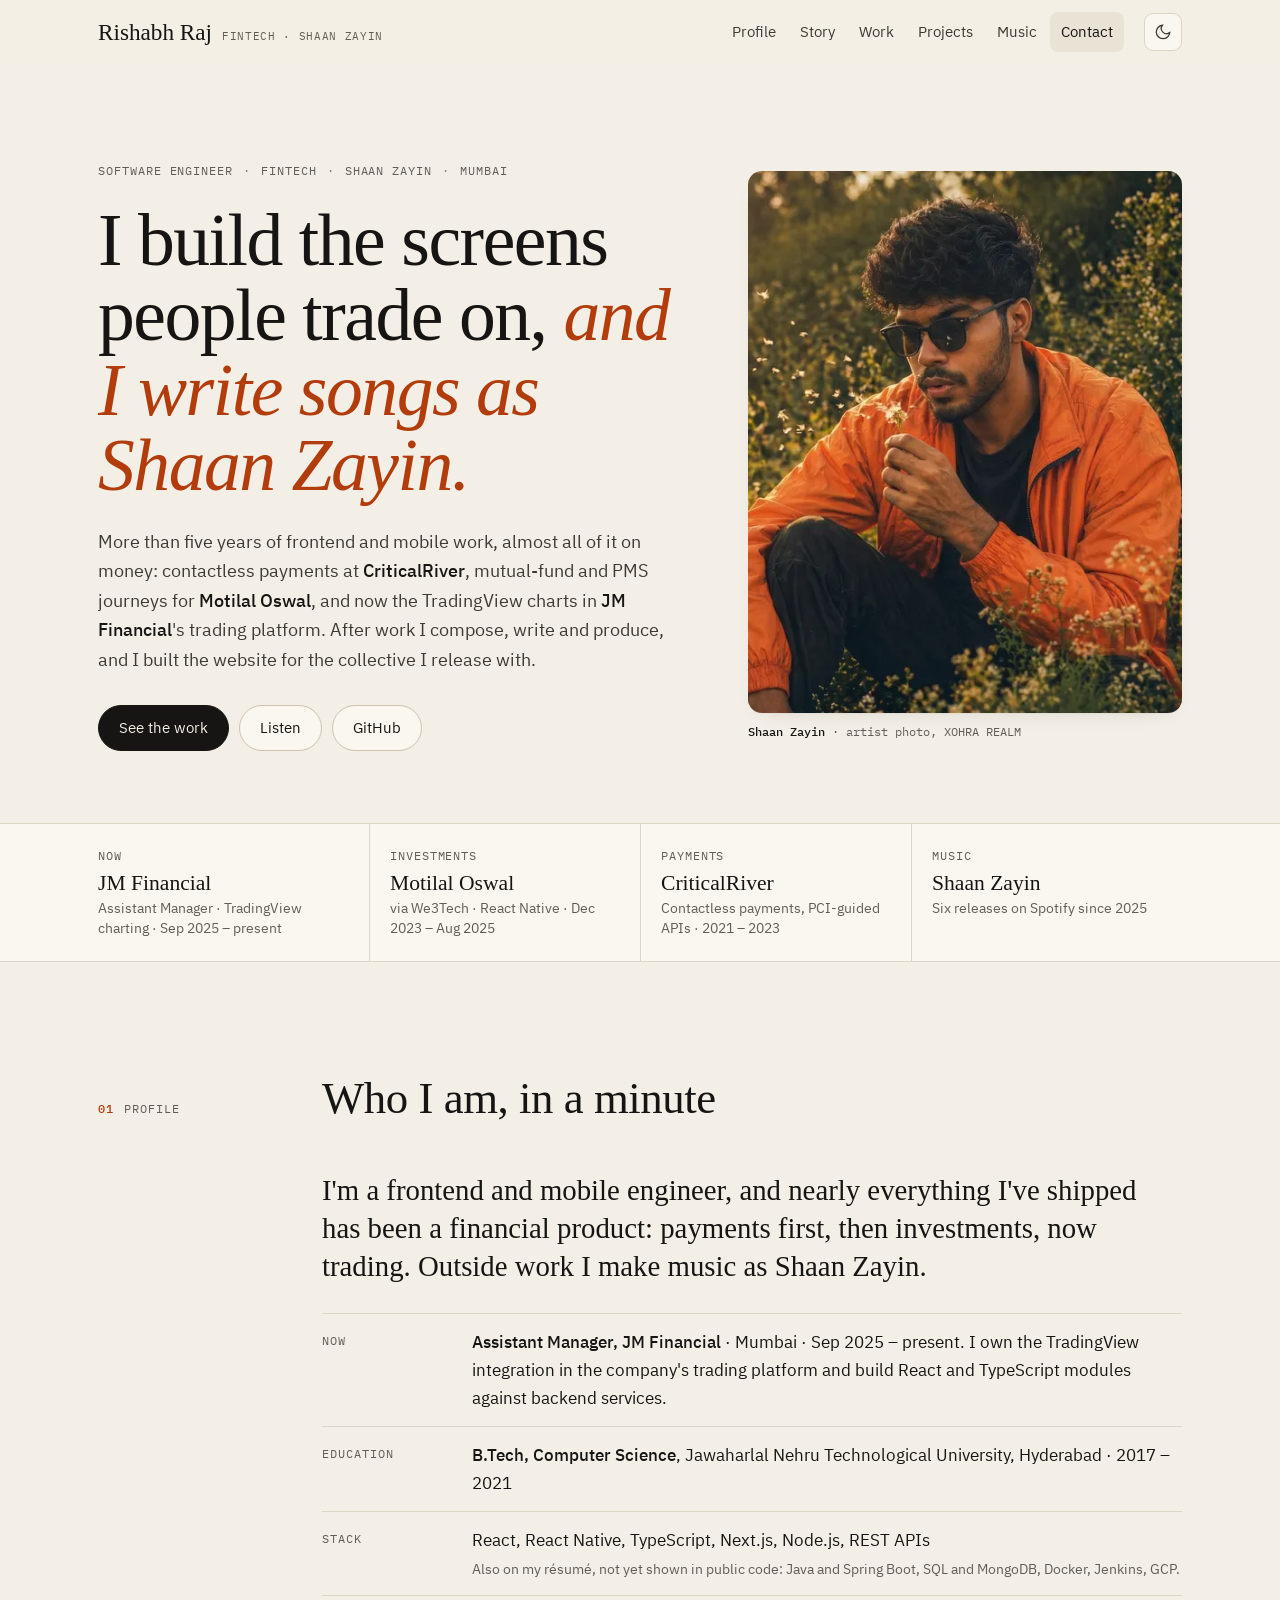
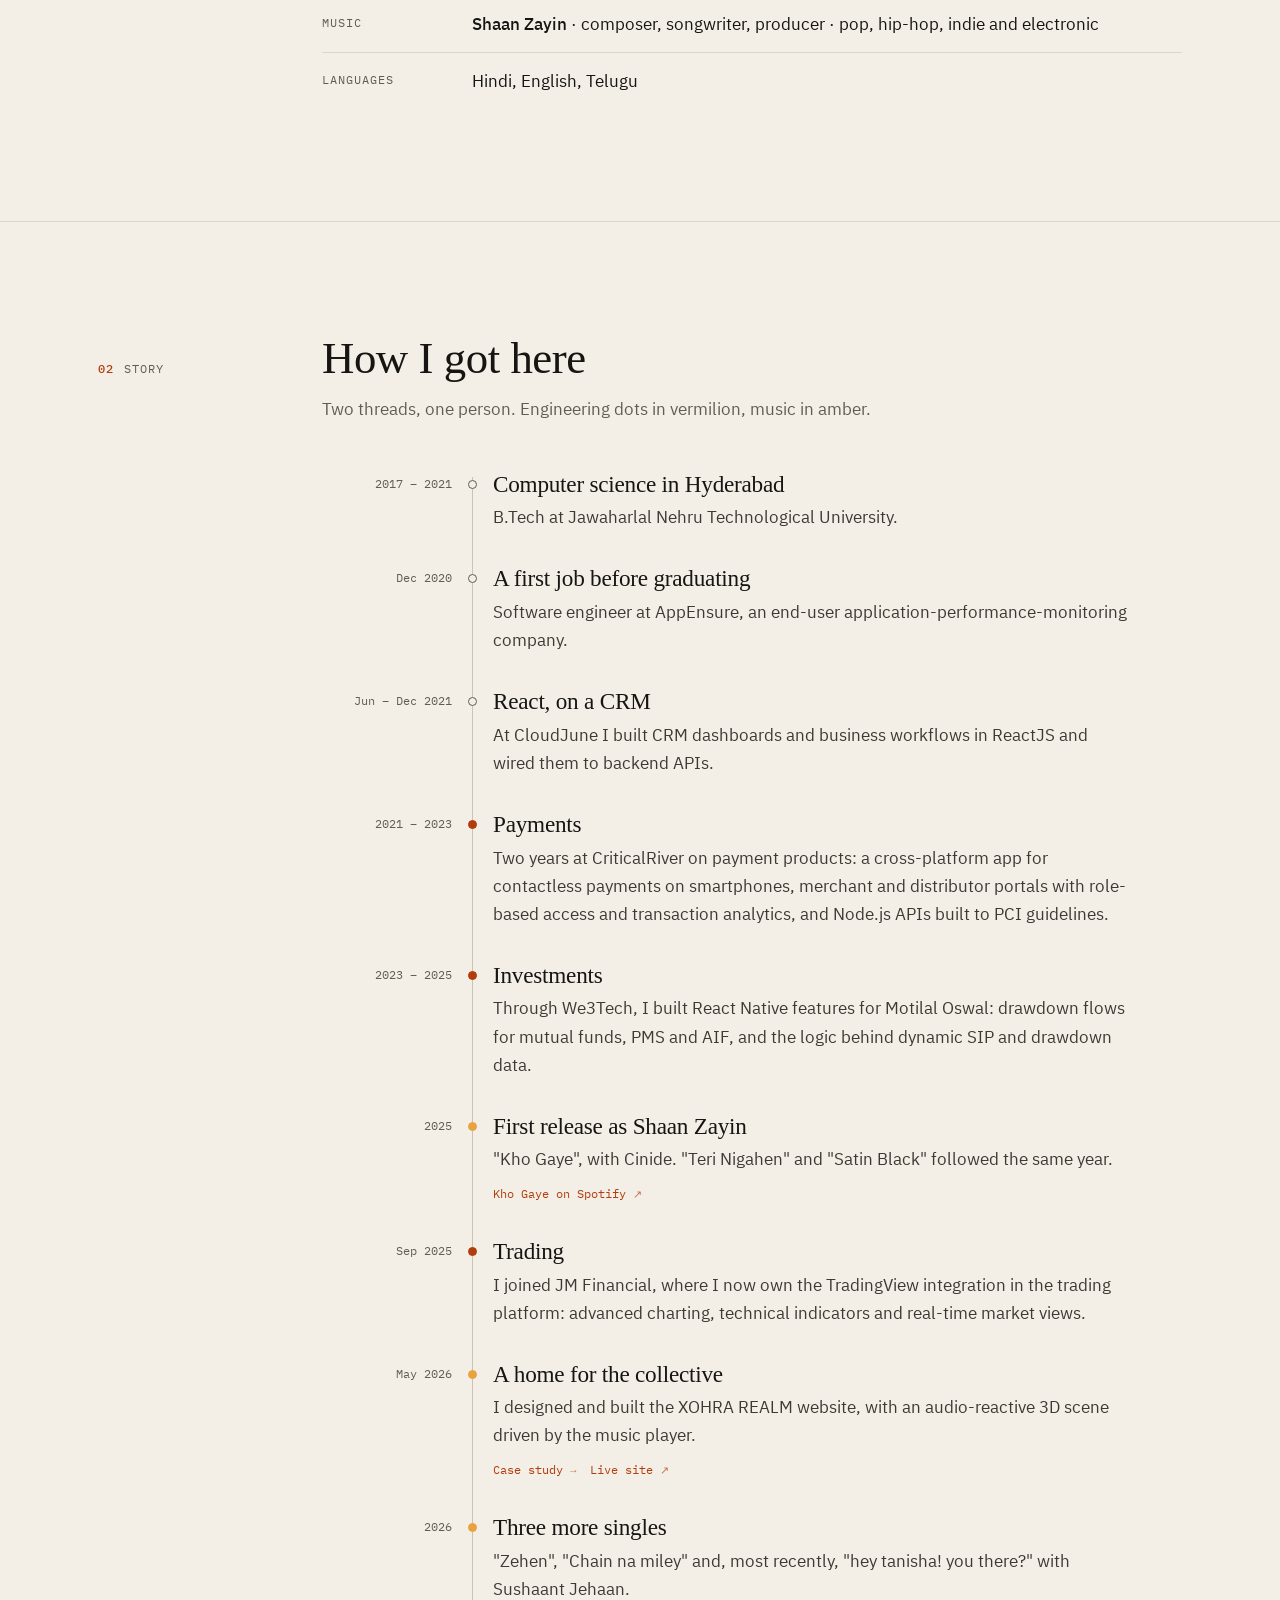
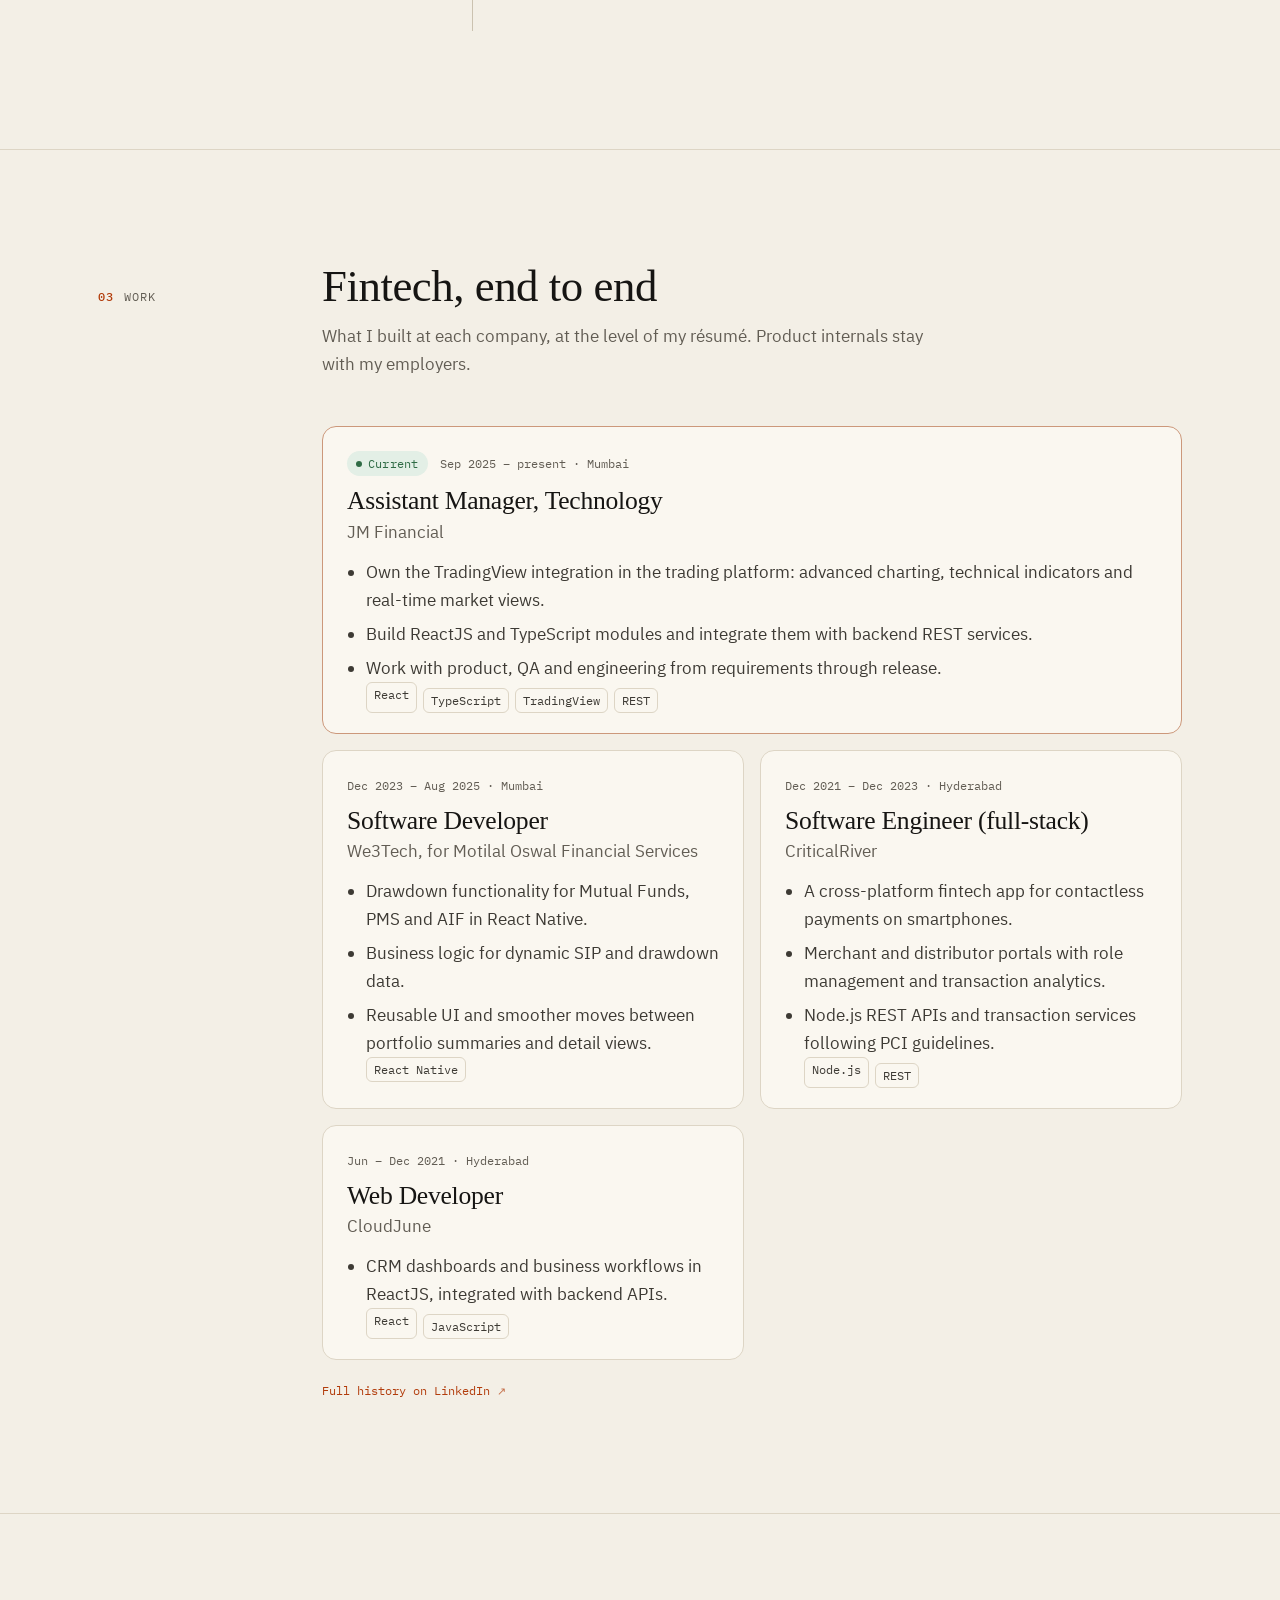
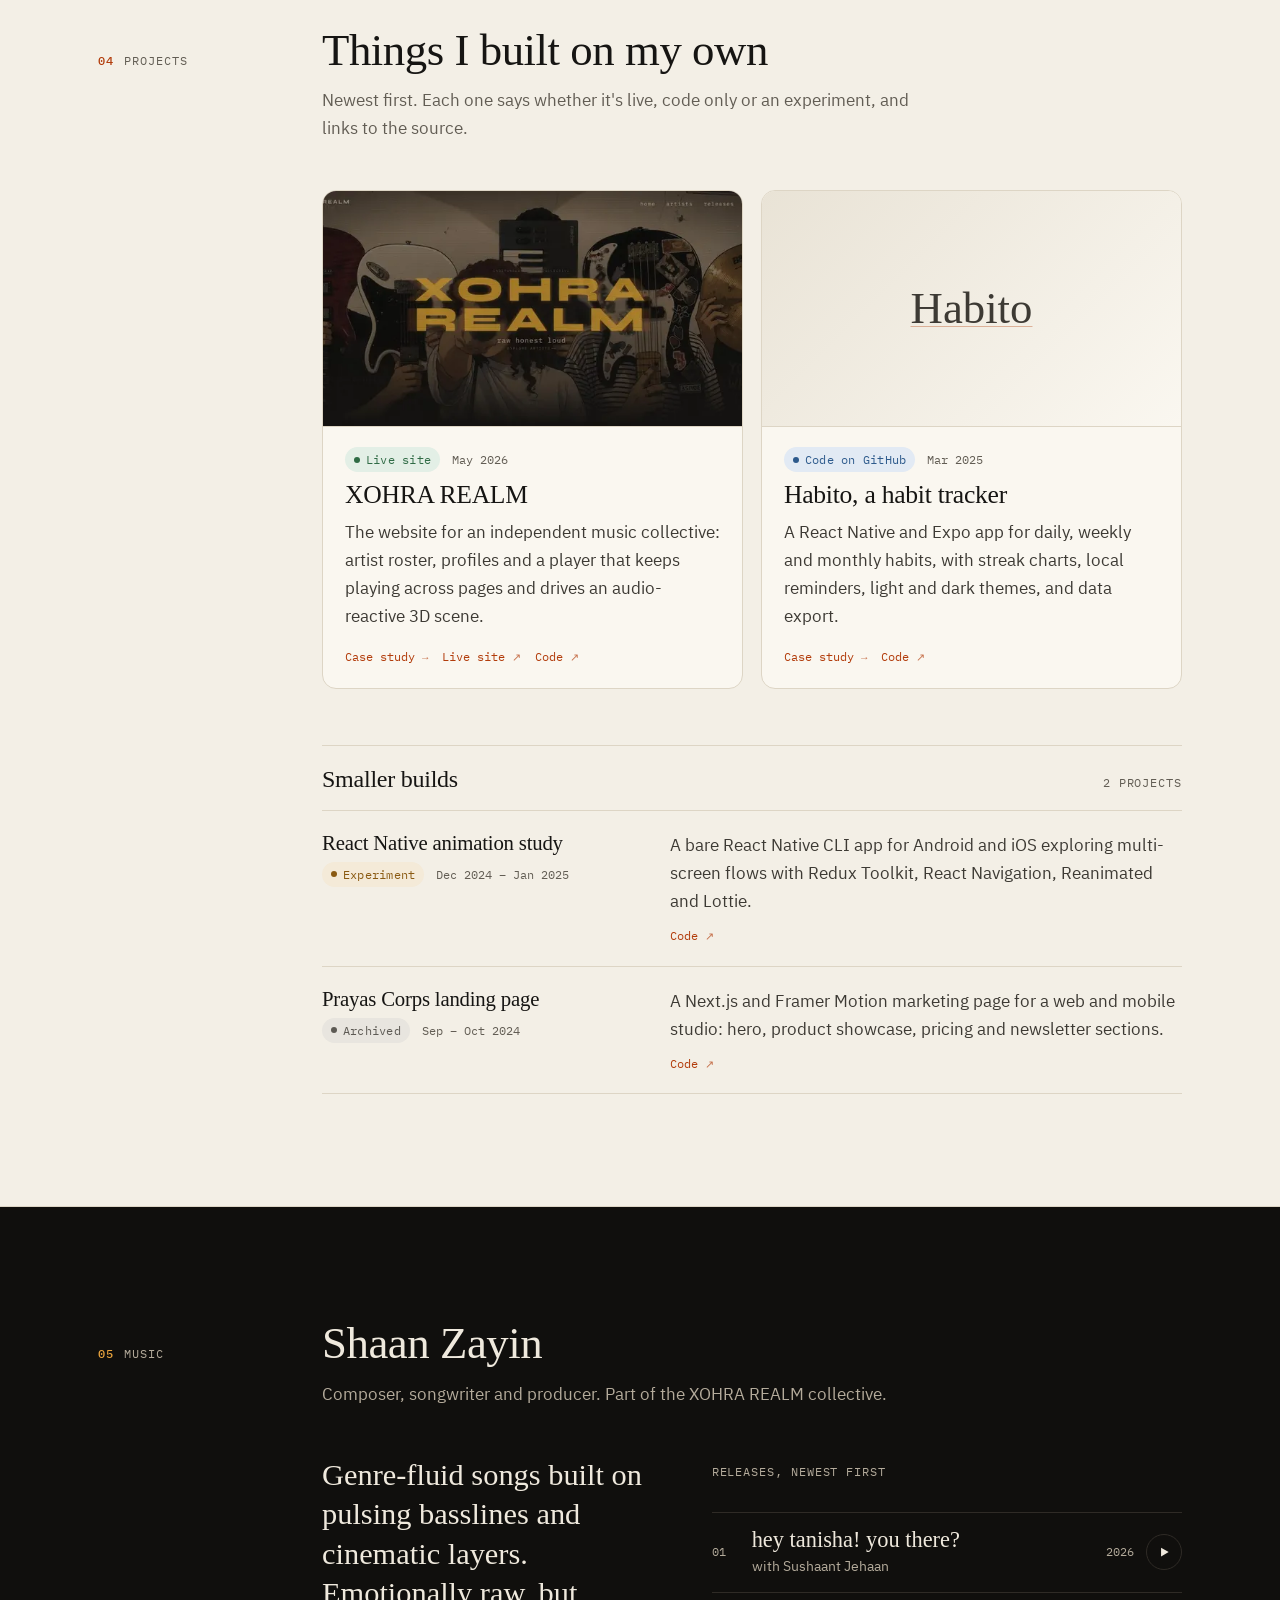
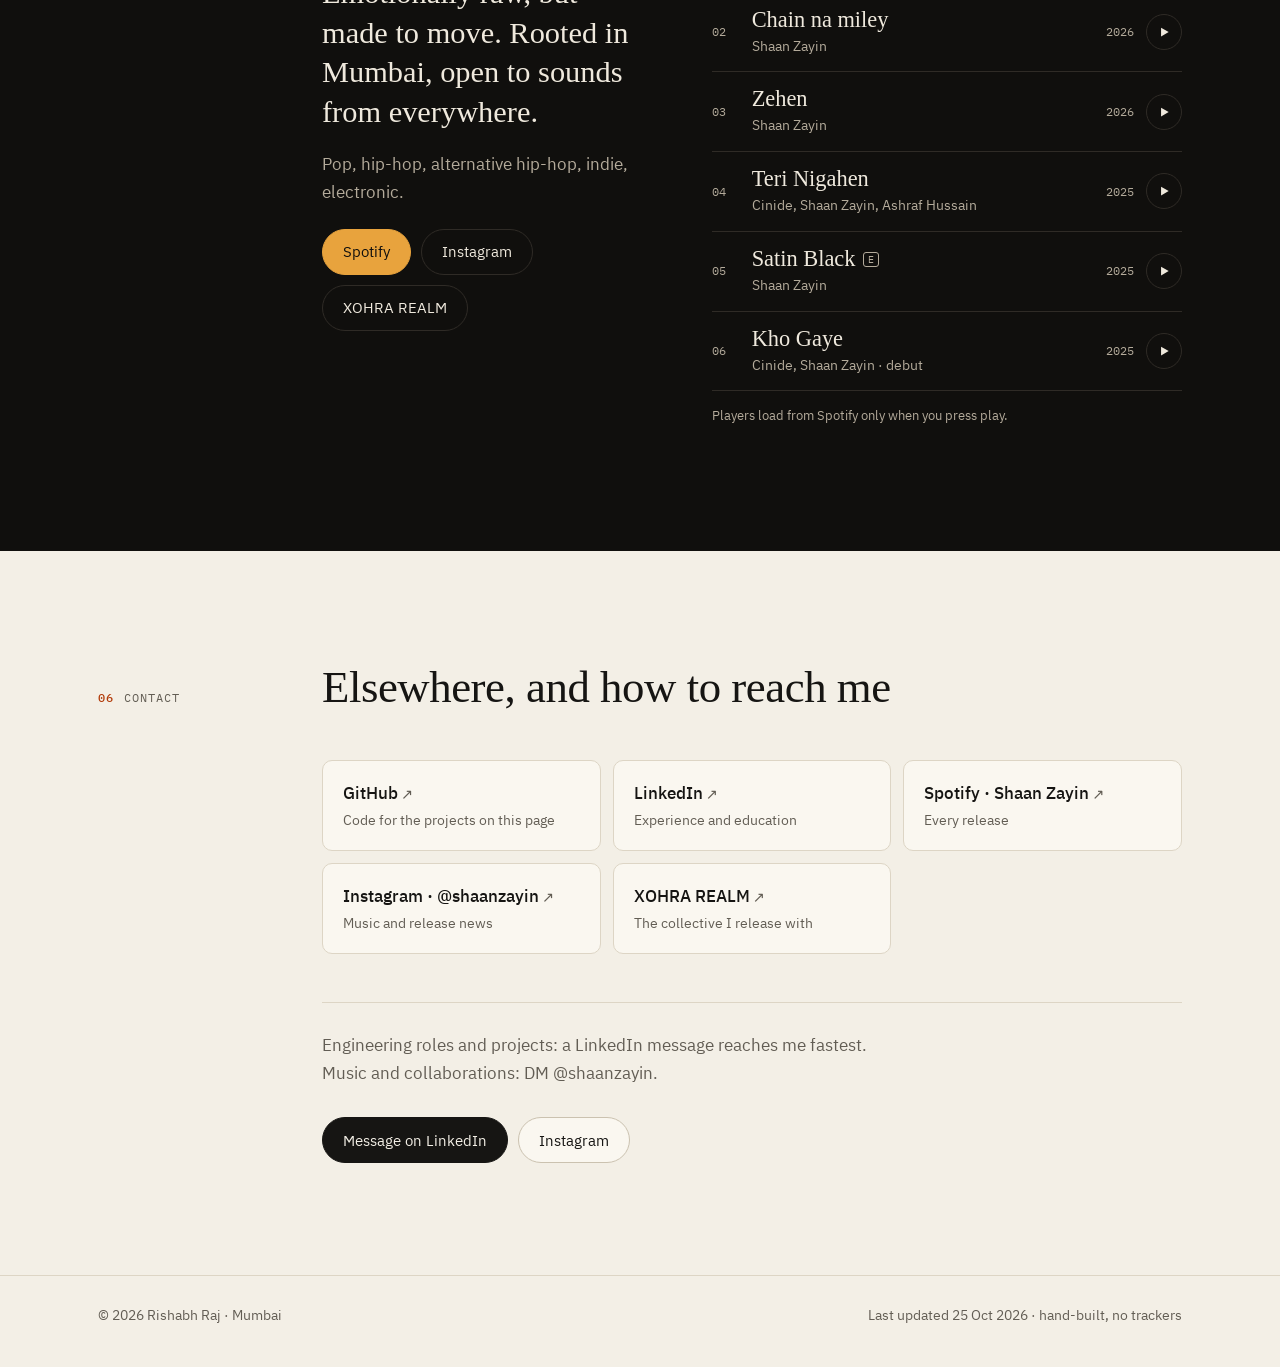
==== index.html @ e0f06f0d "Hand-built portfolio: engineering and Shaan Zayin Static HTML/CSS/JS for GitHub Pages, no build step" ====
<!doctype html>
<html lang="en">
<head>
<meta charset="utf-8">
<meta name="viewport" content="width=device-width, initial-scale=1">
<title>Rishabh Raj · Fintech engineer &amp; Shaan Zayin</title>
<meta name="description" content="Rishabh Raj builds frontend and mobile software for trading, investment and payment products in Mumbai, and writes and produces music as Shaan Zayin.">
<link rel="canonical" href="https://rishabh-raj-dev.github.io/">
<meta name="theme-color" content="#f3efe6" media="(prefers-color-scheme: light)">
<meta name="theme-color" content="#121110" media="(prefers-color-scheme: dark)">
<meta property="og:type" content="profile">
<meta property="og:title" content="Rishabh Raj · Fintech engineer &amp; Shaan Zayin">
<meta property="og:description" content="Trading, investment and payment interfaces by day; songs as Shaan Zayin. Every claim links to a public source.">
<meta property="og:url" content="https://rishabh-raj-dev.github.io/">
<meta property="og:image" content="https://rishabh-raj-dev.github.io/assets/img/og.jpg">
<meta property="og:image:width" content="1200">
<meta property="og:image:height" content="630">
<meta name="twitter:card" content="summary_large_image">
<link rel="icon" href="favicon.svg" type="image/svg+xml">
<link rel="preload" href="assets/fonts/instrument-serif-latin-400-normal.woff2" as="font" type="font/woff2" crossorigin>
<link rel="preload" href="assets/fonts/instrument-serif-latin-400-italic.woff2" as="font" type="font/woff2" crossorigin>
<link rel="preload" href="assets/fonts/ibm-plex-sans-latin-400-normal.woff2" as="font" type="font/woff2" crossorigin>
<link rel="stylesheet" href="assets/css/site.css">
<script>try{var t=localStorage.getItem('theme');if(t==='light'||t==='dark')document.documentElement.setAttribute('data-theme',t)}catch(e){}</script>
<script type="application/ld+json">
{"@context":"https://schema.org","@type":"Person","name":"Rishabh Raj","alternateName":"Shaan Zayin","url":"https://rishabh-raj-dev.github.io/","jobTitle":"Assistant Manager, Technology","worksFor":{"@type":"Organization","name":"JM Financial"},"alumniOf":[{"@type":"CollegeOrUniversity","name":"Jawaharlal Nehru Technological University"}],"address":{"@type":"PostalAddress","addressLocality":"Mumbai","addressCountry":"IN"},"knowsAbout":["React","React Native","TypeScript","Next.js","Node.js","Fintech","TradingView charting","Music production"],"sameAs":["https://github.com/rishabh-raj-dev","https://www.linkedin.com/in/rishabh-raj-dev/","https://open.spotify.com/artist/5HrhFZA02LRhm51CEAOMgw","https://www.instagram.com/shaanzayin/"]}
</script>
<script src="assets/js/site.js" defer></script>
</head>
<body>
<a class="skip" href="#main">Skip to content</a>

<header class="nav" id="top">
  <div class="wrap">
    <a class="brand" href="#top">Rishabh Raj<span>Fintech · Shaan Zayin</span></a>
    <ul id="menu">
      <li><a href="#profile">Profile</a></li>
      <li><a href="#story">Story</a></li>
      <li><a href="#work">Work</a></li>
      <li><a href="#projects">Projects</a></li>
      <li><a href="#music">Music</a></li>
      <li><a href="#contact">Contact</a></li>
    </ul>
    <div class="nav-tools">
      <button class="icon-btn" type="button" data-theme-toggle aria-label="Switch theme"><svg viewBox="0 0 24 24" fill="none" stroke="currentColor" stroke-width="1.7" stroke-linecap="round" aria-hidden="true"><path d="M21 12.8A9 9 0 1 1 11.2 3a7 7 0 0 0 9.8 9.8z"/></svg></button>
      <button class="icon-btn menu-btn" type="button" data-menu aria-controls="menu" aria-expanded="false" aria-label="Menu"><svg viewBox="0 0 24 24" fill="none" stroke="currentColor" stroke-width="1.7" stroke-linecap="round" aria-hidden="true"><path d="M4 7h16M4 12h16M4 17h16"/></svg></button>
    </div>
  </div>
</header>

<main id="main">

<!-- HERO -->
<section class="hero" aria-labelledby="hero-title">
  <div class="wrap">
    <div>
      <div class="eyebrow"><span>Software engineer</span><span>Fintech</span><span>Shaan Zayin</span><span>Mumbai</span></div>
      <h1 id="hero-title">I build the screens people trade on, <em>and I write songs as Shaan Zayin.</em></h1>
      <p class="lede">More than five years of frontend and mobile work, almost all of it on money: contactless payments at <strong>CriticalRiver</strong>, mutual-fund and PMS journeys for <strong>Motilal Oswal</strong>, and now the TradingView charts in <strong>JM Financial</strong>'s trading platform. After work I compose, write and produce, and I built the website for the collective I release with.</p>
      <div class="btns">
        <a class="btn primary" href="#work">See the work</a>
        <a class="btn" href="#music">Listen</a>
        <a class="btn" href="https://github.com/rishabh-raj-dev" target="_blank" rel="noopener">GitHub</a>
      </div>
    </div>
    <div class="hero-media">
      <figure>
        <div class="ph" style="aspect-ratio:4/5"><img src="assets/img/shaan-portrait-800.webp" srcset="assets/img/shaan-portrait-480.webp 480w, assets/img/shaan-portrait-800.webp 800w" sizes="(max-width:860px) 90vw, 420px" width="800" height="1000" fetchpriority="high" decoding="async" alt="Rishabh in an orange jacket and sunglasses, sitting among wildflowers at golden hour, blowing on a dandelion"></div>
        <figcaption><b>Shaan Zayin</b> · artist photo, XOHRA REALM</figcaption>
      </figure>
    </div>
  </div>
</section>

<div class="glance">
  <div class="wrap">
    <div class="cell"><div class="label">Now</div><div class="v">JM Financial</div><div class="s">Assistant Manager · TradingView charting · Sep 2025 – present</div></div>
    <div class="cell"><div class="label">Investments</div><div class="v">Motilal Oswal</div><div class="s">via We3Tech · React Native · Dec 2023 – Aug 2025</div></div>
    <div class="cell"><div class="label">Payments</div><div class="v">CriticalRiver</div><div class="s">Contactless payments, PCI-guided APIs · 2021 – 2023</div></div>
    <div class="cell"><div class="label">Music</div><div class="v">Shaan Zayin</div><div class="s">Six releases on Spotify since 2025</div></div>
  </div>
</div>

<!-- PROFILE -->
<section class="section" id="profile">
  <div class="wrap">
    <div class="sec-head reveal">
      <div class="num"><b>01</b>Profile</div>
      <div><h2>Who I am, in a minute</h2></div>
    </div>
    <div class="sec-body reveal">
      <p class="in-short">I'm a frontend and mobile engineer, and nearly everything I've shipped has been a financial product: payments first, then investments, now trading. Outside work I make music as Shaan Zayin.</p>
      <dl class="facts">
        <dt>Now</dt>
        <dd><strong>Assistant Manager, JM Financial</strong> · Mumbai · Sep 2025 – present. I own the TradingView integration in the company's trading platform and build React and TypeScript modules against backend services.</dd>
        <dt>Education</dt>
        <dd><strong>B.Tech, Computer Science</strong>, Jawaharlal Nehru Technological University, Hyderabad · 2017 – 2021</dd>
        <dt>Stack</dt>
        <dd>React, React Native, TypeScript, Next.js, Node.js, REST APIs<span class="aside">Also on my résumé, not yet shown in public code: Java and Spring Boot, SQL and MongoDB, Docker, Jenkins, GCP.</span></dd>
        <dt>Music</dt>
        <dd><strong>Shaan Zayin</strong> · composer, songwriter, producer · pop, hip-hop, indie and electronic</dd>
        <dt>Languages</dt>
        <dd>Hindi, English, Telugu</dd>
      </dl>
    </div>
  </div>
</section>

<!-- STORY -->
<section class="section" id="story">
  <div class="wrap">
    <div class="sec-head reveal">
      <div class="num"><b>02</b>Story</div>
      <div><h2>How I got here</h2><p class="lead">Two threads, one person. Engineering dots in vermilion, music in amber.</p></div>
    </div>
    <div class="sec-body">
      <ol class="story">
        <li class="chapter reveal"><div class="when">2017 – 2021</div><div><h3>Computer science in Hyderabad</h3><p>B.Tech at Jawaharlal Nehru Technological University.</p></div></li>
        <li class="chapter reveal"><div class="when">Dec 2020</div><div><h3>A first job before graduating</h3><p>Software engineer at AppEnsure, an end-user application-performance-monitoring company.</p></div></li>
        <li class="chapter reveal"><div class="when">Jun – Dec 2021</div><div><h3>React, on a CRM</h3><p>At CloudJune I built CRM dashboards and business workflows in ReactJS and wired them to backend APIs.</p></div></li>
        <li class="chapter key reveal"><div class="when">2021 – 2023</div><div><h3>Payments</h3><p>Two years at CriticalRiver on payment products: a cross-platform app for contactless payments on smartphones, merchant and distributor portals with role-based access and transaction analytics, and Node.js APIs built to PCI guidelines.</p></div></li>
        <li class="chapter key reveal"><div class="when">2023 – 2025</div><div><h3>Investments</h3><p>Through We3Tech, I built React Native features for Motilal Oswal: drawdown flows for mutual funds, PMS and AIF, and the logic behind dynamic SIP and drawdown data.</p></div></li>
        <li class="chapter music reveal"><div class="when">2025</div><div><h3>First release as Shaan Zayin</h3><p>"Kho Gaye", with Cinide. "Teri Nigahen" and "Satin Black" followed the same year.</p><div class="chips"><a class="chip" href="https://open.spotify.com/track/0Q2eDf8Mlz6fI0beyAtF3Y" target="_blank" rel="noopener">Kho Gaye on Spotify</a></div></div></li>
        <li class="chapter key reveal"><div class="when">Sep 2025</div><div><h3>Trading</h3><p>I joined JM Financial, where I now own the TradingView integration in the trading platform: advanced charting, technical indicators and real-time market views.</p></div></li>
        <li class="chapter music reveal"><div class="when">May 2026</div><div><h3>A home for the collective</h3><p>I designed and built the XOHRA REALM website, with an audio-reactive 3D scene driven by the music player.</p><div class="chips"><a class="chip int" href="projects/xohra-realm/">Case study</a><a class="chip" href="https://xohrarealmartists.vercel.app" target="_blank" rel="noopener">Live site</a></div></div></li>
        <li class="chapter music reveal"><div class="when">2026</div><div><h3>Three more singles</h3><p>"Zehen", "Chain na miley" and, most recently, "hey tanisha! you there?" with Sushaant Jehaan.</p></div></li>
      </ol>
    </div>
  </div>
</section>

<!-- WORK -->
<section class="section" id="work">
  <div class="wrap">
    <div class="sec-head reveal">
      <div class="num"><b>03</b>Work</div>
      <div><h2>Fintech, end to end</h2><p class="lead">What I built at each company, at the level of my résumé. Product internals stay with my employers.</p></div>
    </div>
    <div class="sec-body">
      <div class="roles">
        <article class="role now reveal">
          <div class="meta"><span class="status st-live">Current</span><span class="dates">Sep 2025 – present · Mumbai</span></div>
          <h3>Assistant Manager, Technology</h3>
          <p class="org">JM Financial</p>
          <ul>
            <li>Own the TradingView integration in the trading platform: advanced charting, technical indicators and real-time market views.</li>
            <li>Build ReactJS and TypeScript modules and integrate them with backend REST services.</li>
            <li>Work with product, QA and engineering from requirements through release.</li>
          </ul>
          <ul class="tags" aria-label="Technologies"><li>React</li><li>TypeScript</li><li>TradingView</li><li>REST</li></ul>
        </article>
        <article class="role reveal">
          <div class="meta"><span class="dates">Dec 2023 – Aug 2025 · Mumbai</span></div>
          <h3>Software Developer</h3>
          <p class="org">We3Tech, for Motilal Oswal Financial Services</p>
          <ul>
            <li>Drawdown functionality for Mutual Funds, PMS and AIF in React Native.</li>
            <li>Business logic for dynamic SIP and drawdown data.</li>
            <li>Reusable UI and smoother moves between portfolio summaries and detail views.</li>
          </ul>
          <ul class="tags" aria-label="Technologies"><li>React Native</li></ul>
        </article>
        <article class="role reveal">
          <div class="meta"><span class="dates">Dec 2021 – Dec 2023 · Hyderabad</span></div>
          <h3>Software Engineer (full-stack)</h3>
          <p class="org">CriticalRiver</p>
          <ul>
            <li>A cross-platform fintech app for contactless payments on smartphones.</li>
            <li>Merchant and distributor portals with role management and transaction analytics.</li>
            <li>Node.js REST APIs and transaction services following PCI guidelines.</li>
          </ul>
          <ul class="tags" aria-label="Technologies"><li>Node.js</li><li>REST</li></ul>
        </article>
        <article class="role reveal">
          <div class="meta"><span class="dates">Jun – Dec 2021 · Hyderabad</span></div>
          <h3>Web Developer</h3>
          <p class="org">CloudJune</p>
          <ul><li>CRM dashboards and business workflows in ReactJS, integrated with backend APIs.</li></ul>
          <ul class="tags" aria-label="Technologies"><li>React</li><li>JavaScript</li></ul>
        </article>
      </div>
      <div class="chips reveal" style="margin-top:20px"><a class="chip" href="https://www.linkedin.com/in/rishabh-raj-dev/" target="_blank" rel="noopener">Full history on LinkedIn</a></div>
    </div>
  </div>
</section>

<!-- PROJECTS -->
<section class="section" id="projects">
  <div class="wrap">
    <div class="sec-head reveal">
      <div class="num"><b>04</b>Projects</div>
      <div><h2>Things I built on my own</h2><p class="lead">Newest first. Each one says whether it's live, code only or an experiment, and links to the source.</p></div>
    </div>
    <div class="sec-body">
      <div class="proj-grid">
        <article class="proj reveal">
          <a class="media" href="projects/xohra-realm/" tabindex="-1" aria-hidden="true"><img src="assets/img/xohra-home-720.webp" srcset="assets/img/xohra-home-720.webp 720w, assets/img/xohra-home-1280.webp 1280w" sizes="(max-width:760px) 92vw, 440px" width="1280" height="579" loading="lazy" decoding="async" alt="XOHRA REALM home page: the collective's name in gold over an illustration of musicians hiding behind their instruments"></a>
          <div class="body">
            <div class="meta"><span class="status st-live">Live site</span><span class="dates">May 2026</span></div>
            <h3><a href="projects/xohra-realm/">XOHRA REALM</a></h3>
            <p>The website for an independent music collective: artist roster, profiles and a player that keeps playing across pages and drives an audio-reactive 3D scene.</p>
            <div class="chips"><a class="chip int" href="projects/xohra-realm/">Case study</a><a class="chip" href="https://xohrarealmartists.vercel.app" target="_blank" rel="noopener">Live site</a><a class="chip" href="https://github.com/rishabh-raj-dev/XOHRAREALM" target="_blank" rel="noopener">Code</a></div>
          </div>
        </article>
        <article class="proj reveal">
          <a class="media type" href="projects/habito/" tabindex="-1" aria-hidden="true">Habito</a>
          <div class="body">
            <div class="meta"><span class="status st-code">Code on GitHub</span><span class="dates">Mar 2025</span></div>
            <h3><a href="projects/habito/">Habito, a habit tracker</a></h3>
            <p>A React Native and Expo app for daily, weekly and monthly habits, with streak charts, local reminders, light and dark themes, and data export.</p>
            <div class="chips"><a class="chip int" href="projects/habito/">Case study</a><a class="chip" href="https://github.com/rishabh-raj-dev/niyam-it" target="_blank" rel="noopener">Code</a></div>
          </div>
        </article>
      </div>

      <div class="sub reveal"><h3>Smaller builds</h3><span class="label">2 projects</span></div>
      <div class="rows">
        <div class="row reveal">
          <div><h4>React Native animation study</h4><div class="meta"><span class="status st-exp">Experiment</span><span class="dates">Dec 2024 – Jan 2025</span></div></div>
          <div><p>A bare React Native CLI app for Android and iOS exploring multi-screen flows with Redux Toolkit, React Navigation, Reanimated and Lottie.</p><div class="chips"><a class="chip" href="https://github.com/rishabh-raj-dev/loan-app" target="_blank" rel="noopener">Code</a></div></div>
        </div>
        <div class="row reveal">
          <div><h4>Prayas Corps landing page</h4><div class="meta"><span class="status st-arch">Archived</span><span class="dates">Sep – Oct 2024</span></div></div>
          <div><p>A Next.js and Framer Motion marketing page for a web and mobile studio: hero, product showcase, pricing and newsletter sections.</p><div class="chips"><a class="chip" href="https://github.com/rishabh-raj-dev/prayas-corps" target="_blank" rel="noopener">Code</a></div></div>
        </div>
      </div>
    </div>
  </div>
</section>

<!-- MUSIC -->
<section class="section night" id="music">
  <div class="wrap">
    <div class="sec-head reveal">
      <div class="num"><b>05</b>Music</div>
      <div><h2>Shaan Zayin</h2><p class="lead">Composer, songwriter and producer. Part of the XOHRA REALM collective.</p></div>
    </div>
    <div class="sec-body">
      <div class="artist">
        <div class="reveal">
          <p class="statement">Genre-fluid songs built on pulsing basslines and cinematic layers. Emotionally raw, but made to move. Rooted in Mumbai, open to sounds from everywhere.</p>
          <p class="muted">Pop, hip-hop, alternative hip-hop, indie, electronic.</p>
          <div class="btns" style="margin-top:22px">
            <a class="btn primary" href="https://open.spotify.com/artist/5HrhFZA02LRhm51CEAOMgw" target="_blank" rel="noopener">Spotify</a>
            <a class="btn" href="https://www.instagram.com/shaanzayin/" target="_blank" rel="noopener">Instagram</a>
            <a class="btn" href="https://xohrarealmartists.vercel.app" target="_blank" rel="noopener">XOHRA REALM</a>
          </div>
        </div>
        <div class="reveal">
          <span class="label">Releases, newest first</span>
          <ol class="tracklist">
            <li class="track"><div class="line"><span><span class="t">hey tanisha! you there?</span><span class="c">with Sushaant Jehaan</span></span><span class="acts"><span class="y">2026</span><button class="play" type="button" data-spotify="album/4GCVUa1pZpe45RrCmGcmes" data-title="hey tanisha! you there?" aria-expanded="false" aria-label="Play hey tanisha! you there? (loads Spotify)"><svg viewBox="0 0 24 24" fill="currentColor" aria-hidden="true"><path d="M7 4.5v15l13-7.5z"/></svg></button></span></div></li>
            <li class="track"><div class="line"><span><span class="t">Chain na miley</span><span class="c">Shaan Zayin</span></span><span class="acts"><span class="y">2026</span><button class="play" type="button" data-spotify="album/337Pu2lf1i8sbqJx3MgYak" data-title="Chain na miley" aria-expanded="false" aria-label="Play Chain na miley (loads Spotify)"><svg viewBox="0 0 24 24" fill="currentColor" aria-hidden="true"><path d="M7 4.5v15l13-7.5z"/></svg></button></span></div></li>
            <li class="track"><div class="line"><span><span class="t">Zehen</span><span class="c">Shaan Zayin</span></span><span class="acts"><span class="y">2026</span><button class="play" type="button" data-spotify="album/0Kpwo2iOcLsmd0GhzbcZDz" data-title="Zehen" aria-expanded="false" aria-label="Play Zehen (loads Spotify)"><svg viewBox="0 0 24 24" fill="currentColor" aria-hidden="true"><path d="M7 4.5v15l13-7.5z"/></svg></button></span></div></li>
            <li class="track"><div class="line"><span><span class="t">Teri Nigahen</span><span class="c">Cinide, Shaan Zayin, Ashraf Hussain</span></span><span class="acts"><span class="y">2025</span><button class="play" type="button" data-spotify="album/25kLTn8S5kmCwpLNUXtn4U" data-title="Teri Nigahen" aria-expanded="false" aria-label="Play Teri Nigahen (loads Spotify)"><svg viewBox="0 0 24 24" fill="currentColor" aria-hidden="true"><path d="M7 4.5v15l13-7.5z"/></svg></button></span></div></li>
            <li class="track"><div class="line"><span><span class="t">Satin Black<span class="badge" title="Explicit">E</span></span><span class="c">Shaan Zayin</span></span><span class="acts"><span class="y">2025</span><button class="play" type="button" data-spotify="album/2mdHMPSUnCm99RBWx2bODK" data-title="Satin Black" aria-expanded="false" aria-label="Play Satin Black (loads Spotify)"><svg viewBox="0 0 24 24" fill="currentColor" aria-hidden="true"><path d="M7 4.5v15l13-7.5z"/></svg></button></span></div></li>
            <li class="track"><div class="line"><span><span class="t">Kho Gaye</span><span class="c">Cinide, Shaan Zayin · debut</span></span><span class="acts"><span class="y">2025</span><button class="play" type="button" data-spotify="track/0Q2eDf8Mlz6fI0beyAtF3Y" data-title="Kho Gaye" aria-expanded="false" aria-label="Play Kho Gaye (loads Spotify)"><svg viewBox="0 0 24 24" fill="currentColor" aria-hidden="true"><path d="M7 4.5v15l13-7.5z"/></svg></button></span></div></li>
          </ol>
          <p class="consent">Players load from Spotify only when you press play.</p>
        </div>
      </div>
    </div>
  </div>
</section>

<!-- CONTACT -->
<section class="section" id="contact">
  <div class="wrap">
    <div class="sec-head reveal">
      <div class="num"><b>06</b>Contact</div>
      <div><h2>Elsewhere, and how to reach me</h2></div>
    </div>
    <div class="sec-body">
      <div class="else reveal">
        <a href="https://github.com/rishabh-raj-dev" target="_blank" rel="noopener"><div class="p">GitHub</div><div class="r">Code for the projects on this page</div></a>
        <a href="https://www.linkedin.com/in/rishabh-raj-dev/" target="_blank" rel="noopener"><div class="p">LinkedIn</div><div class="r">Experience and education</div></a>
        <a href="https://open.spotify.com/artist/5HrhFZA02LRhm51CEAOMgw" target="_blank" rel="noopener"><div class="p">Spotify · Shaan Zayin</div><div class="r">Every release</div></a>
        <a href="https://www.instagram.com/shaanzayin/" target="_blank" rel="noopener"><div class="p">Instagram · @shaanzayin</div><div class="r">Music and release news</div></a>
        <a href="https://xohrarealmartists.vercel.app" target="_blank" rel="noopener"><div class="p">XOHRA REALM</div><div class="r">The collective I release with</div></a>
      </div>
      <div class="contact reveal">
        <div>
          <p class="muted" style="margin-bottom:6px">Engineering roles and projects: a LinkedIn message reaches me fastest.<br>Music and collaborations: DM @shaanzayin.</p>
        </div>
        <div class="btns">
          <a class="btn primary" href="https://www.linkedin.com/in/rishabh-raj-dev/" target="_blank" rel="noopener">Message on LinkedIn</a>
          <a class="btn" href="https://www.instagram.com/shaanzayin/" target="_blank" rel="noopener">Instagram</a>
        </div>
      </div>
    </div>
  </div>
</section>

</main>

<footer class="site">
  <div class="wrap">
    <span>© 2026 Rishabh Raj · Mumbai</span>
    <span>Last updated 25 Oct 2026 · hand-built, no trackers</span>
  </div>
</footer>
</body>
</html>
---- assets/css/site.css ----
/* Rishabh Raj · portfolio · hand-written, no framework */

@font-face{font-family:"Instrument Serif";font-style:normal;font-weight:400;font-display:optional;src:url(../fonts/instrument-serif-latin-400-normal.woff2) format("woff2")}
@font-face{font-family:"Instrument Serif";font-style:italic;font-weight:400;font-display:optional;src:url(../fonts/instrument-serif-latin-400-italic.woff2) format("woff2")}
@font-face{font-family:"Plex Sans";font-style:normal;font-weight:400;font-display:optional;src:url(../fonts/ibm-plex-sans-latin-400-normal.woff2) format("woff2")}
@font-face{font-family:"Plex Sans";font-style:italic;font-weight:400;font-display:optional;src:url(../fonts/ibm-plex-sans-latin-400-italic.woff2) format("woff2")}
@font-face{font-family:"Plex Sans";font-style:normal;font-weight:500;font-display:optional;src:url(../fonts/ibm-plex-sans-latin-500-normal.woff2) format("woff2")}
@font-face{font-family:"Plex Sans";font-style:normal;font-weight:600;font-display:optional;src:url(../fonts/ibm-plex-sans-latin-600-normal.woff2) format("woff2")}
@font-face{font-family:"Plex Mono";font-style:normal;font-weight:400;font-display:optional;src:url(../fonts/ibm-plex-mono-latin-400-normal.woff2) format("woff2")}
@font-face{font-family:"Plex Mono";font-style:normal;font-weight:500;font-display:optional;src:url(../fonts/ibm-plex-mono-latin-500-normal.woff2) format("woff2")}

/* ---------- tokens ---------- */
:root{
  --bg:#f3efe6; --surface:#faf7f0; --sunk:#e9e3d6;
  --ink:#161513; --ink-2:#3d3a34; --muted:#625d54; --faint:#857f74;
  --line:#ddd5c5; --line-2:#cbc2b0;
  --accent:#b23c0b; --accent-2:#8a2e08; --accent-soft:#f6e3d8;
  --live:#2f6b45; --live-bg:#e3efe6; --code:#2d5a8c; --code-bg:#e2eaf4; --exp:#8a5a12; --exp-bg:#f4ead8; --arch:#5d5a54; --arch-bg:#e8e5df;
  --night:#100f0d; --night-2:#1a1815; --night-ink:#efe9dd; --night-ink-2:#b4ab9b; --night-line:#2f2b26; --amber:#e8a33d;
  --serif:"Instrument Serif","Iowan Old Style",Georgia,serif;
  --sans:"Plex Sans",system-ui,-apple-system,"Segoe UI",Roboto,sans-serif;
  --mono:"Plex Mono",ui-monospace,SFMono-Regular,Menlo,Consolas,monospace;
  --r:10px; --r-lg:14px;
  --wrap:1140px; --gutter:28px;
  --shadow:0 1px 0 rgba(20,18,14,.03),0 8px 24px -16px rgba(20,18,14,.2);
  color-scheme:light;
}
@media (prefers-color-scheme:dark){:root:not([data-theme="light"]){
  --bg:#121110; --surface:#191816; --sunk:#201e1b;
  --ink:#ece6da; --ink-2:#cdc6b8; --muted:#a39b8c; --faint:#857e71;
  --line:#2a2723; --line-2:#36322c;
  --accent:#f08a5d; --accent-2:#f6a27c; --accent-soft:#2a1a12;
  --live:#8fcaa1; --live-bg:#17251c; --code:#9ec0e6; --code-bg:#16202c; --exp:#e2b56b; --exp-bg:#2a2214; --arch:#b3ada3; --arch-bg:#23211e;
  --night:#0a0908; --night-2:#141210;
  --shadow:0 1px 0 rgba(0,0,0,.2),0 10px 30px -18px rgba(0,0,0,.7);
  color-scheme:dark;
}}
:root[data-theme="dark"]{
  --bg:#121110; --surface:#191816; --sunk:#201e1b;
  --ink:#ece6da; --ink-2:#cdc6b8; --muted:#a39b8c; --faint:#857e71;
  --line:#2a2723; --line-2:#36322c;
  --accent:#f08a5d; --accent-2:#f6a27c; --accent-soft:#2a1a12;
  --live:#8fcaa1; --live-bg:#17251c; --code:#9ec0e6; --code-bg:#16202c; --exp:#e2b56b; --exp-bg:#2a2214; --arch:#b3ada3; --arch-bg:#23211e;
  --night:#0a0908; --night-2:#141210;
  --shadow:0 1px 0 rgba(0,0,0,.2),0 10px 30px -18px rgba(0,0,0,.7);
  color-scheme:dark;
}

/* ---------- base ---------- */
*,*::before,*::after{box-sizing:border-box}
html{-webkit-text-size-adjust:100%;scroll-behavior:smooth;scroll-padding-top:84px}
@media (prefers-reduced-motion:reduce){html{scroll-behavior:auto}}
body{margin:0;background:var(--bg);color:var(--ink);font:400 17px/1.65 var(--sans);text-rendering:optimizeLegibility;-webkit-font-smoothing:antialiased;overflow-x:hidden}
img{max-width:100%;height:auto;display:block}
a{color:var(--accent);text-decoration-thickness:1px;text-underline-offset:3px;text-decoration-color:color-mix(in srgb,var(--accent) 35%,transparent)}
a:hover{color:var(--accent-2);text-decoration-color:currentColor}
:focus-visible{outline:2px solid var(--accent);outline-offset:3px;border-radius:4px}
::selection{background:var(--accent);color:var(--bg)}
p{margin:0 0 1em}
h1,h2,h3,h4{font-family:var(--serif);font-weight:400;letter-spacing:-.01em;color:var(--ink);margin:0}
h1{font-size:clamp(2.6rem,6vw,4.6rem);line-height:1.02;letter-spacing:-.02em}
h2{font-size:clamp(2rem,3.6vw,2.8rem);line-height:1.08}
h3{font-size:1.6rem;line-height:1.15}
h4{font-size:1.3rem;line-height:1.2}
.mono{font-family:var(--mono)}
.muted{color:var(--muted)}
.sr-only{position:absolute;width:1px;height:1px;padding:0;margin:-1px;overflow:hidden;clip:rect(0,0,0,0);white-space:nowrap;border:0}
.skip{position:absolute;left:12px;top:0;transform:translateY(-120%);background:var(--ink);color:var(--bg);padding:10px 14px;border-radius:8px;z-index:100;text-decoration:none}
.skip:focus{transform:translateY(12px)}
.wrap{max-width:var(--wrap);margin:0 auto;padding:0 var(--gutter)}
@media (max-width:640px){:root{--gutter:16px}body{font-size:16.5px}}

/* ---------- nav ---------- */
.nav{position:sticky;top:0;z-index:50;background:color-mix(in srgb,var(--bg) 86%,transparent);backdrop-filter:saturate(1.4) blur(10px);-webkit-backdrop-filter:saturate(1.4) blur(10px);border-bottom:1px solid transparent;transition:border-color .2s}
.nav.scrolled{border-bottom-color:var(--line)}
.nav .wrap{display:flex;align-items:center;gap:20px;height:64px}
.brand{font-family:var(--serif);font-size:1.45rem;color:var(--ink);text-decoration:none;white-space:nowrap}
.brand span{color:var(--muted);font-family:var(--mono);font-size:.7rem;letter-spacing:.06em;margin-left:10px;text-transform:uppercase}
.nav ul{list-style:none;margin:0 0 0 auto;padding:0;display:flex;gap:2px}
.nav ul a{display:block;padding:8px 11px;border-radius:8px;font-size:.92rem;color:var(--ink-2);text-decoration:none}
.nav ul a:hover{background:var(--sunk);color:var(--ink)}
.nav ul a.active{color:var(--ink);background:var(--sunk)}
.nav-tools{display:flex;align-items:center;gap:8px}
.icon-btn{width:38px;height:38px;border-radius:9px;border:1px solid var(--line);background:var(--surface);color:var(--ink-2);display:inline-grid;place-items:center;cursor:pointer;padding:0}
.icon-btn:hover{color:var(--ink);border-color:var(--line-2)}
.icon-btn svg{width:18px;height:18px}
.menu-btn{display:none}
@media (max-width:900px){
  .nav ul{display:none;position:absolute;top:64px;left:0;right:0;flex-direction:column;background:var(--bg);border-bottom:1px solid var(--line);padding:8px var(--gutter) 16px}
  .nav.open ul{display:flex}
  .nav ul a{padding:12px 8px;font-size:1rem}
  .menu-btn{display:inline-grid}
  .nav-tools{margin-left:auto}
}
@media (max-width:420px){.brand span{display:none}}

/* ---------- buttons, chips, status ---------- */
.btns{display:flex;flex-wrap:wrap;gap:10px}
.btn{display:inline-flex;align-items:center;gap:8px;min-height:46px;padding:0 20px;border-radius:999px;border:1px solid var(--line-2);background:var(--surface);color:var(--ink);font-size:.95rem;text-decoration:none;transition:background-color .2s,color .2s,border-color .2s}
.btn:hover{border-color:var(--ink);color:var(--ink)}
.btn.primary{background:var(--ink);border-color:var(--ink);color:var(--bg)}
.btn.primary:hover{background:var(--accent);border-color:var(--accent);color:#fff}
.chips{display:flex;flex-wrap:wrap;gap:6px 14px;margin-top:10px}
.chip{font-family:var(--mono);font-size:.78rem;color:var(--accent);text-decoration:none;white-space:nowrap}
.chip:hover{text-decoration:underline}
.chip::after{content:" ↗";font-size:.85em;opacity:.7}
.chip.int::after{content:" →"}
.label{font-family:var(--mono);font-size:.72rem;letter-spacing:.08em;text-transform:uppercase;color:var(--muted)}
.meta{display:flex;flex-wrap:wrap;align-items:center;gap:6px 12px}
.status{display:inline-flex;align-items:center;gap:6px;font-family:var(--mono);font-size:.72rem;letter-spacing:.02em;padding:3px 9px;border-radius:999px}
.status::before{content:"";width:6px;height:6px;border-radius:50%;background:currentColor}
.st-live{color:var(--live);background:var(--live-bg)}
.st-code{color:var(--code);background:var(--code-bg)}
.st-exp{color:var(--exp);background:var(--exp-bg)}
.st-arch{color:var(--arch);background:var(--arch-bg)}
.dates{font-family:var(--mono);font-size:.78rem;color:var(--muted)}
.tags{display:flex;flex-wrap:wrap;gap:6px;margin:12px 0 0;padding:0;list-style:none}
.tags li{font-family:var(--mono);font-size:.72rem;border:1px solid var(--line);border-radius:6px;padding:2px 7px;color:var(--ink-2)}

/* ---------- hero ---------- */
.hero{padding:clamp(48px,8vw,96px) 0 clamp(40px,6vw,72px)}
.hero .wrap{display:grid;grid-template-columns:minmax(0,1.35fr) minmax(0,1fr);gap:clamp(32px,5vw,64px);align-items:center}
.eyebrow{display:flex;flex-wrap:wrap;gap:6px 0;font-family:var(--mono);font-size:.74rem;letter-spacing:.08em;text-transform:uppercase;color:var(--muted);margin-bottom:22px}
.eyebrow span+span::before{content:"·";margin:0 10px;color:var(--faint)}
.hero h1 em{font-style:italic;color:var(--accent)}
.hero .lede{font-size:1.12rem;color:var(--ink-2);max-width:58ch;margin:24px 0 30px}
.hero .lede strong{color:var(--ink);font-weight:500}
.hero-media figure{margin:0}
.hero-media .ph{border-radius:var(--r-lg);overflow:hidden;background:var(--sunk);box-shadow:var(--shadow)}
.hero-media img{width:100%;height:100%;object-fit:cover}
.hero-media figcaption{font-family:var(--mono);font-size:.74rem;color:var(--muted);margin-top:10px;line-height:1.5}
.hero-media figcaption b{color:var(--ink);font-weight:500}
@media (max-width:860px){.hero .wrap{grid-template-columns:1fr}.hero-media{max-width:420px}}

/* ---------- glance strip ---------- */
.glance{border-top:1px solid var(--line);border-bottom:1px solid var(--line);background:var(--surface)}
.glance .wrap{display:grid;grid-template-columns:repeat(4,minmax(0,1fr))}
.glance .cell{padding:22px 20px}
.glance .cell+.cell{border-left:1px solid var(--line)}
.glance .cell:first-child{padding-left:0}
.glance .v{font-family:var(--serif);font-size:1.35rem;line-height:1.15;margin:6px 0 4px}
.glance .s{font-size:.86rem;color:var(--muted);line-height:1.45}
@media (max-width:900px){.glance .wrap{grid-template-columns:repeat(2,minmax(0,1fr))}.glance .cell:nth-child(3){border-left:0;padding-left:0}.glance .cell:nth-child(n+3){border-top:1px solid var(--line)}}
@media (max-width:520px){.glance .wrap{grid-template-columns:1fr}.glance .cell,.glance .cell:nth-child(3){border-left:0;padding-left:0}.glance .cell+.cell{border-top:1px solid var(--line)}}

/* ---------- sections ---------- */
.section{padding:clamp(64px,9vw,112px) 0;border-bottom:1px solid var(--line)}
.sec-head{display:grid;grid-template-columns:200px minmax(0,1fr);gap:24px;margin-bottom:clamp(28px,4vw,48px);align-items:baseline}
.sec-head .num{font-family:var(--mono);font-size:.74rem;letter-spacing:.08em;text-transform:uppercase;color:var(--muted)}
.sec-head .num b{color:var(--accent);font-weight:500;margin-right:10px}
.sec-head .lead{color:var(--muted);margin:12px 0 0;max-width:62ch}
.sec-body{margin-left:224px}
@media (max-width:900px){.sec-head{grid-template-columns:1fr;gap:8px}.sec-body{margin-left:0}}
.sub{display:flex;align-items:baseline;justify-content:space-between;gap:16px;margin:56px 0 16px;padding-top:20px;border-top:1px solid var(--line)}
.sub h3{font-size:1.5rem}

/* ---------- profile ---------- */
.in-short{font-family:var(--serif);font-size:clamp(1.4rem,2.4vw,1.8rem);line-height:1.32;color:var(--ink);margin-bottom:28px}
.facts{display:grid;grid-template-columns:150px minmax(0,1fr);margin:0}
.facts dt,.facts dd{padding:14px 0;border-top:1px solid var(--line);margin:0}
.facts dt{font-family:var(--mono);font-size:.74rem;letter-spacing:.08em;text-transform:uppercase;color:var(--muted);padding-top:17px}
.facts dd strong{font-weight:500}
.facts .aside{display:block;font-size:.88rem;color:var(--muted);margin-top:4px}
@media (max-width:640px){.facts{grid-template-columns:1fr}.facts dd{border-top:0;padding-top:0}}

/* ---------- story timeline ---------- */
.story{position:relative;margin:0;padding:0;list-style:none}
.story::before{content:"";position:absolute;left:150px;top:6px;bottom:6px;width:1px;background:var(--line-2)}
.chapter{position:relative;display:grid;grid-template-columns:130px minmax(0,1fr);gap:41px;padding:0 0 34px}
.chapter::before{content:"";position:absolute;left:146px;top:9px;width:9px;height:9px;border-radius:50%;background:var(--bg);border:1px solid var(--muted)}
.chapter.key::before{background:var(--accent);border-color:var(--accent)}
.chapter.music::before{background:var(--amber);border-color:var(--amber)}
.chapter .when{font-family:var(--mono);font-size:.76rem;color:var(--muted);text-align:right;padding-top:3px}
.chapter h3{font-size:1.45rem;margin-bottom:6px}
.chapter p{color:var(--ink-2);margin:0;max-width:64ch}
@media (max-width:640px){
  .story::before{left:4px}
  .chapter{grid-template-columns:1fr;gap:4px;padding-left:28px}
  .chapter::before{left:0}
  .chapter .when{text-align:left}
}

/* ---------- work (roles) ---------- */
.roles{display:grid;grid-template-columns:repeat(2,minmax(0,1fr));gap:16px}
.role{background:var(--surface);border:1px solid var(--line);border-radius:var(--r-lg);padding:24px 24px 20px}
.role.now{grid-column:1 / -1;border-color:color-mix(in srgb,var(--accent) 40%,var(--line))}
.role h3{margin:10px 0 2px}
.role .org{color:var(--muted);margin-bottom:12px}
.role ul{margin:0;padding-left:1.1em;color:var(--ink-2)}
.role li+li{margin-top:6px}
@media (max-width:760px){.roles{grid-template-columns:1fr}}

/* ---------- projects ---------- */
.proj-grid{display:grid;grid-template-columns:repeat(2,minmax(0,1fr));gap:18px}
.proj{background:var(--surface);border:1px solid var(--line);border-radius:var(--r-lg);overflow:hidden;display:flex;flex-direction:column}
.proj .media{display:block;aspect-ratio:16/9;overflow:hidden;background:var(--sunk);border-bottom:1px solid var(--line)}
.proj .media img{width:100%;height:100%;object-fit:cover;transition:transform .5s ease}
.proj:hover .media img{transform:scale(1.02)}
.proj .media.type{display:grid;place-items:center;padding:24px;font-family:var(--serif);font-size:clamp(2rem,4vw,2.8rem);color:var(--ink-2);background:linear-gradient(135deg,var(--sunk),var(--surface))}
.proj .body{padding:20px 22px 22px;display:flex;flex-direction:column;gap:8px;flex:1}
.proj h3 a{color:var(--ink);text-decoration:none}
.proj h3 a:hover{color:var(--accent)}
.proj p{color:var(--ink-2);margin:0}
.proj .chips{margin-top:auto;padding-top:8px}
@media (max-width:760px){.proj-grid{grid-template-columns:1fr}}
.rows{border-top:1px solid var(--line)}
.row{display:grid;grid-template-columns:minmax(0,1fr) minmax(0,1.6fr);gap:12px 28px;padding:20px 0;border-bottom:1px solid var(--line)}
.row h4{margin-bottom:6px}
.row p{margin:0;color:var(--ink-2)}
@media (max-width:760px){.row{grid-template-columns:1fr}}

/* ---------- music (night register) ---------- */
.night{background:var(--night);color:var(--night-ink);border-bottom:0}
.night h2,.night h3,.night h4{color:var(--night-ink)}
.night .sec-head .num,.night .muted,.night .label{color:var(--night-ink-2)}
.night .sec-head .num b{color:var(--amber)}
.night .sec-head .lead{color:var(--night-ink-2)}
.night a{color:var(--amber);text-decoration-color:color-mix(in srgb,var(--amber) 40%,transparent)}
.night ::selection{background:var(--amber);color:var(--night)}
.night .btn{background:transparent;border-color:var(--night-line);color:var(--night-ink)}
.night .btn:hover{border-color:var(--amber);color:var(--amber)}
.night .btn.primary{background:var(--amber);border-color:var(--amber);color:var(--night)}
.night .btn.primary:hover{background:var(--night-ink);border-color:var(--night-ink)}
.artist{display:grid;grid-template-columns:minmax(0,.9fr) minmax(0,1.3fr);gap:clamp(28px,5vw,64px);align-items:start}
.artist figure{margin:0}
.artist .ph{border-radius:var(--r-lg);overflow:hidden;aspect-ratio:4/5;background:var(--night-2)}
.artist .ph img{width:100%;height:100%;object-fit:cover}
.artist figcaption{font-family:var(--mono);font-size:.74rem;color:var(--night-ink-2);margin-top:10px}
.statement{font-family:var(--serif);font-size:clamp(1.45rem,2.5vw,1.9rem);line-height:1.3;margin-bottom:18px}
.tracklist{list-style:none;margin:28px 0 0;padding:0;counter-reset:t}
.track{counter-increment:t;border-top:1px solid var(--night-line)}
.track:last-child{border-bottom:1px solid var(--night-line)}
.track .line{display:grid;grid-template-columns:2.4ch minmax(0,1fr) auto;gap:16px;align-items:center;padding:14px 0}
.track .line::before{content:counter(t,decimal-leading-zero);font-family:var(--mono);font-size:.74rem;color:var(--night-ink-2)}
.track .t{font-family:var(--serif);font-size:1.4rem;line-height:1.1}
.track .c{display:block;font-size:.86rem;color:var(--night-ink-2)}
.track .acts{display:flex;align-items:center;gap:12px}
.track .y{font-family:var(--mono);font-size:.74rem;color:var(--night-ink-2)}
.badge{font-family:var(--mono);font-size:.62rem;border:1px solid currentColor;border-radius:3px;padding:0 4px;margin-left:8px;vertical-align:middle;color:var(--night-ink-2)}
.play{width:36px;height:36px;border-radius:50%;border:1px solid var(--night-line);background:transparent;color:var(--night-ink);display:inline-grid;place-items:center;cursor:pointer;padding:0}
.play:hover{border-color:var(--amber);color:var(--amber)}
.play svg{width:14px;height:14px}
.embed{padding:0 0 16px}
.embed iframe{width:100%;height:152px;border:0;border-radius:12px;display:block}
.consent{font-size:.8rem;color:var(--night-ink-2);margin-top:14px}
@media (max-width:860px){.artist{grid-template-columns:1fr}.artist figure{max-width:360px}}

/* ---------- contact ---------- */
.else{display:grid;grid-template-columns:repeat(auto-fill,minmax(240px,1fr));gap:12px}
.else a{display:block;padding:18px 20px;border:1px solid var(--line);border-radius:var(--r);background:var(--surface);text-decoration:none;color:var(--ink);transition:border-color .2s}
.else a:hover{border-color:var(--accent)}
.else .p{font-weight:500}
.else .p::after{content:" ↗";color:var(--muted);font-size:.85em}
.else .r{font-size:.88rem;color:var(--muted);margin-top:2px}
.contact{display:flex;flex-wrap:wrap;justify-content:space-between;align-items:end;gap:24px;margin-top:48px;padding-top:28px;border-top:1px solid var(--line)}
.contact .big{font-family:var(--serif);font-size:clamp(1.6rem,3vw,2.2rem);color:var(--ink);text-decoration:none}

/* ---------- case study pages ---------- */
.crumbs{font-family:var(--mono);font-size:.76rem;color:var(--muted);padding-top:36px}
.crumbs a{color:var(--muted)}
.case-head{padding:24px 0 40px;border-bottom:1px solid var(--line);margin-bottom:40px}
.case-head h1{font-size:clamp(2.4rem,5.4vw,4rem);margin-bottom:16px}
.case-head .lede{font-size:1.1rem;color:var(--ink-2);max-width:64ch;margin:18px 0 0}
.case-grid{display:grid;grid-template-columns:minmax(0,1fr) 280px;gap:clamp(32px,5vw,64px);align-items:start;padding-bottom:64px}
.case h2{font-size:clamp(1.7rem,2.8vw,2.1rem);margin:44px 0 14px}
.case h2:first-child{margin-top:0}
.case ul{padding-left:1.1em;color:var(--ink-2)}
.case li+li{margin-top:8px}
.case p{color:var(--ink-2)}
.shot{margin:0 0 8px}
.shot .ph{border-radius:var(--r-lg);overflow:hidden;border:1px solid var(--line);background:var(--sunk)}
.shot figcaption{font-family:var(--mono);font-size:.74rem;color:var(--muted);margin-top:10px}
.media-row{display:grid;grid-template-columns:repeat(2,minmax(0,1fr));gap:14px;margin:24px 0}
.media-row figure{margin:0}
.media-row .ph{border-radius:var(--r);overflow:hidden;border:1px solid var(--line);background:var(--sunk)}
.media-row figcaption{font-family:var(--mono);font-size:.72rem;color:var(--muted);margin-top:8px}
.stack{display:grid;grid-template-columns:130px minmax(0,1fr);margin:0}
.stack dt,.stack dd{margin:0;padding:12px 0;border-top:1px solid var(--line)}
.stack dt{font-family:var(--mono);font-size:.74rem;letter-spacing:.06em;text-transform:uppercase;color:var(--muted);padding-top:15px}
.limits{background:var(--exp-bg);border-radius:var(--r);padding:6px 22px}
.limits ul{color:var(--ink)}
.case-grid aside{position:sticky;top:88px;border:1px solid var(--line);border-radius:var(--r-lg);background:var(--surface);padding:6px 20px}
.case-grid aside dl{margin:0}
.case-grid aside dt{font-family:var(--mono);font-size:.7rem;letter-spacing:.08em;text-transform:uppercase;color:var(--muted);padding-top:14px}
.case-grid aside dd{margin:4px 0 0;padding-bottom:14px;border-bottom:1px solid var(--line);font-size:.92rem}
.case-grid aside dd:last-child{border-bottom:0}
.case-grid aside .chip{display:inline-block;margin-right:10px}
.next-proj{display:flex;justify-content:space-between;gap:16px;padding:28px 0 64px;border-top:1px solid var(--line);font-family:var(--mono);font-size:.84rem}
@media (max-width:900px){.case-grid{grid-template-columns:1fr}.case-grid aside{position:static}}
@media (max-width:560px){.media-row{grid-template-columns:1fr}.stack{grid-template-columns:1fr}.stack dd{border-top:0;padding-top:0}}

/* ---------- 404 ---------- */
.lost{padding:clamp(80px,14vw,160px) 0}
.lost h1{margin:12px 0 16px}

/* ---------- footer ---------- */
footer.site{padding:28px 0 40px;font-size:.86rem;color:var(--muted)}
footer.site .wrap{display:flex;flex-wrap:wrap;justify-content:space-between;gap:10px}
footer.site a{color:var(--muted)}
.night + footer.site,.night ~ footer.site{border-top:1px solid var(--line)}

/* ---------- reveal ---------- */
.js .reveal{opacity:0;transform:translateY(12px);transition:opacity .7s cubic-bezier(.2,.7,.2,1),transform .7s cubic-bezier(.2,.7,.2,1)}
.js .reveal.in{opacity:1;transform:none}
@media (prefers-reduced-motion:reduce){.js .reveal{opacity:1;transform:none;transition:none}.proj .media img{transition:none}}
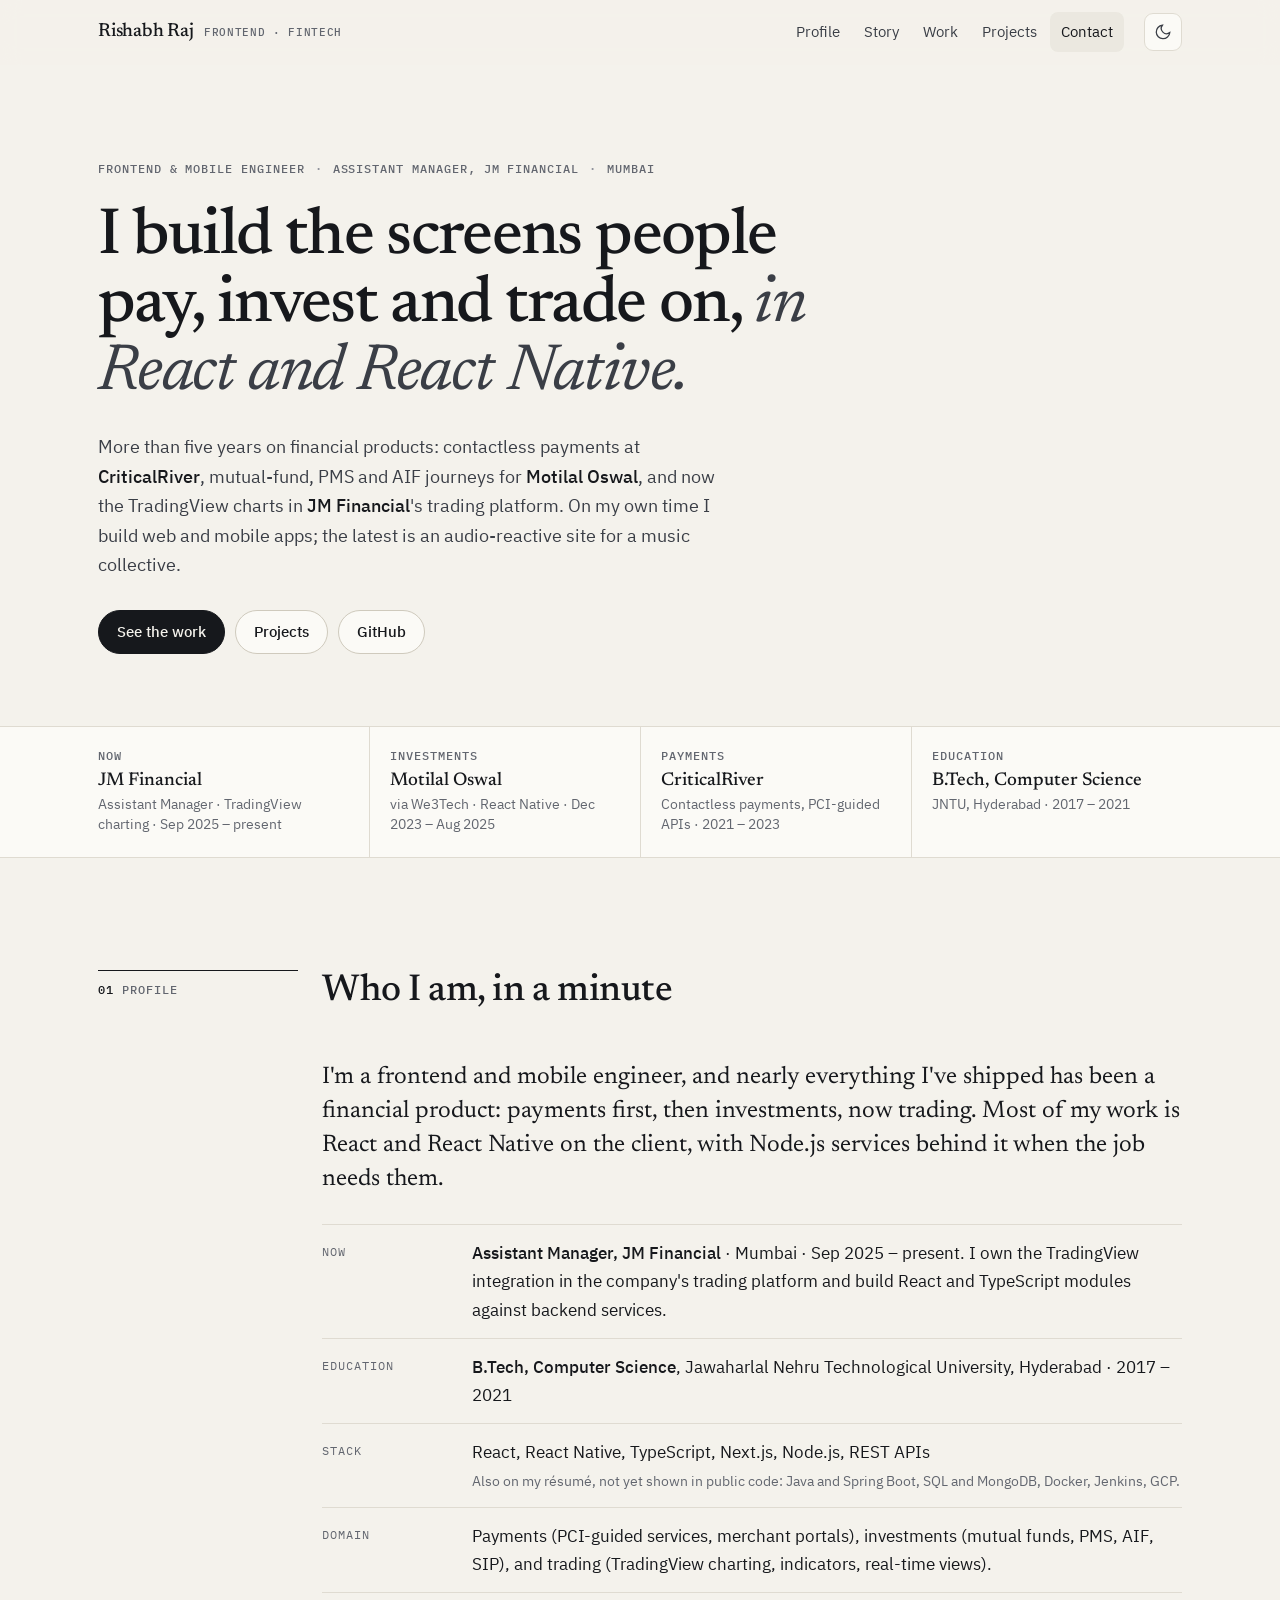
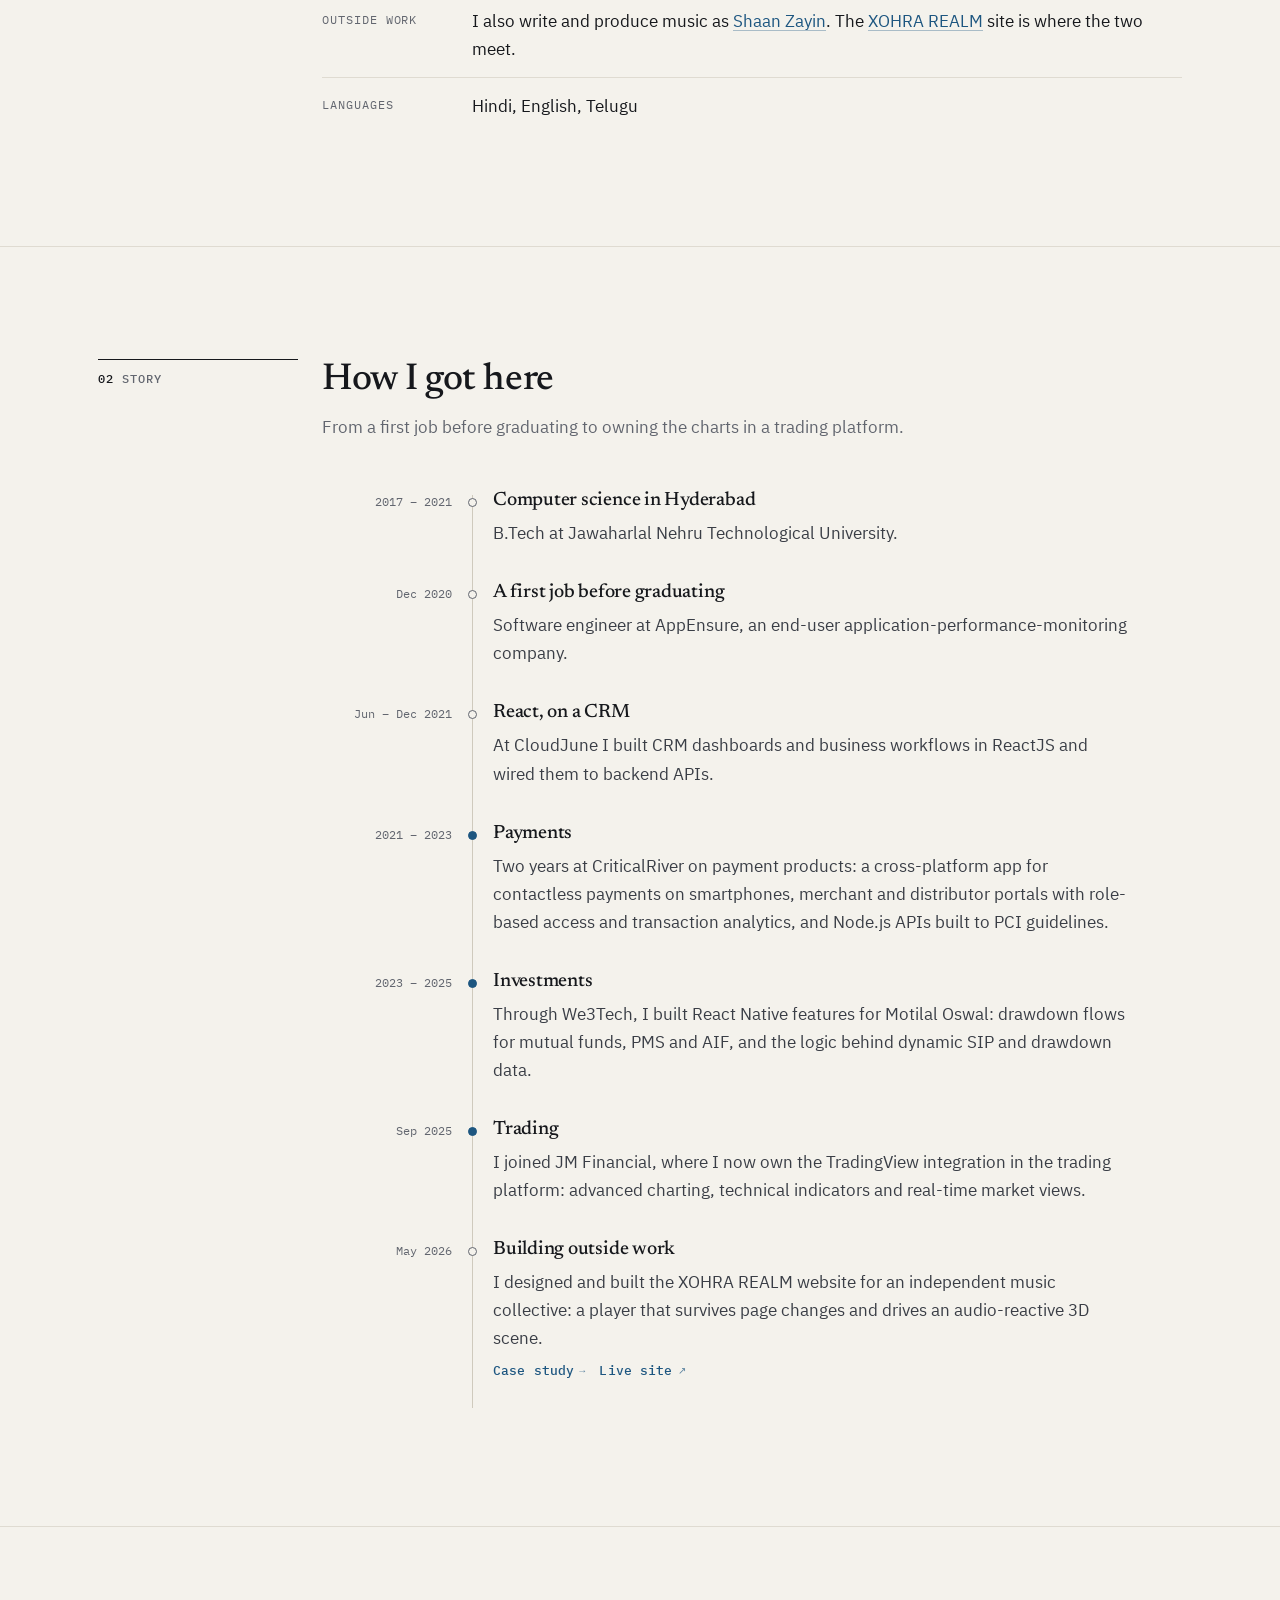
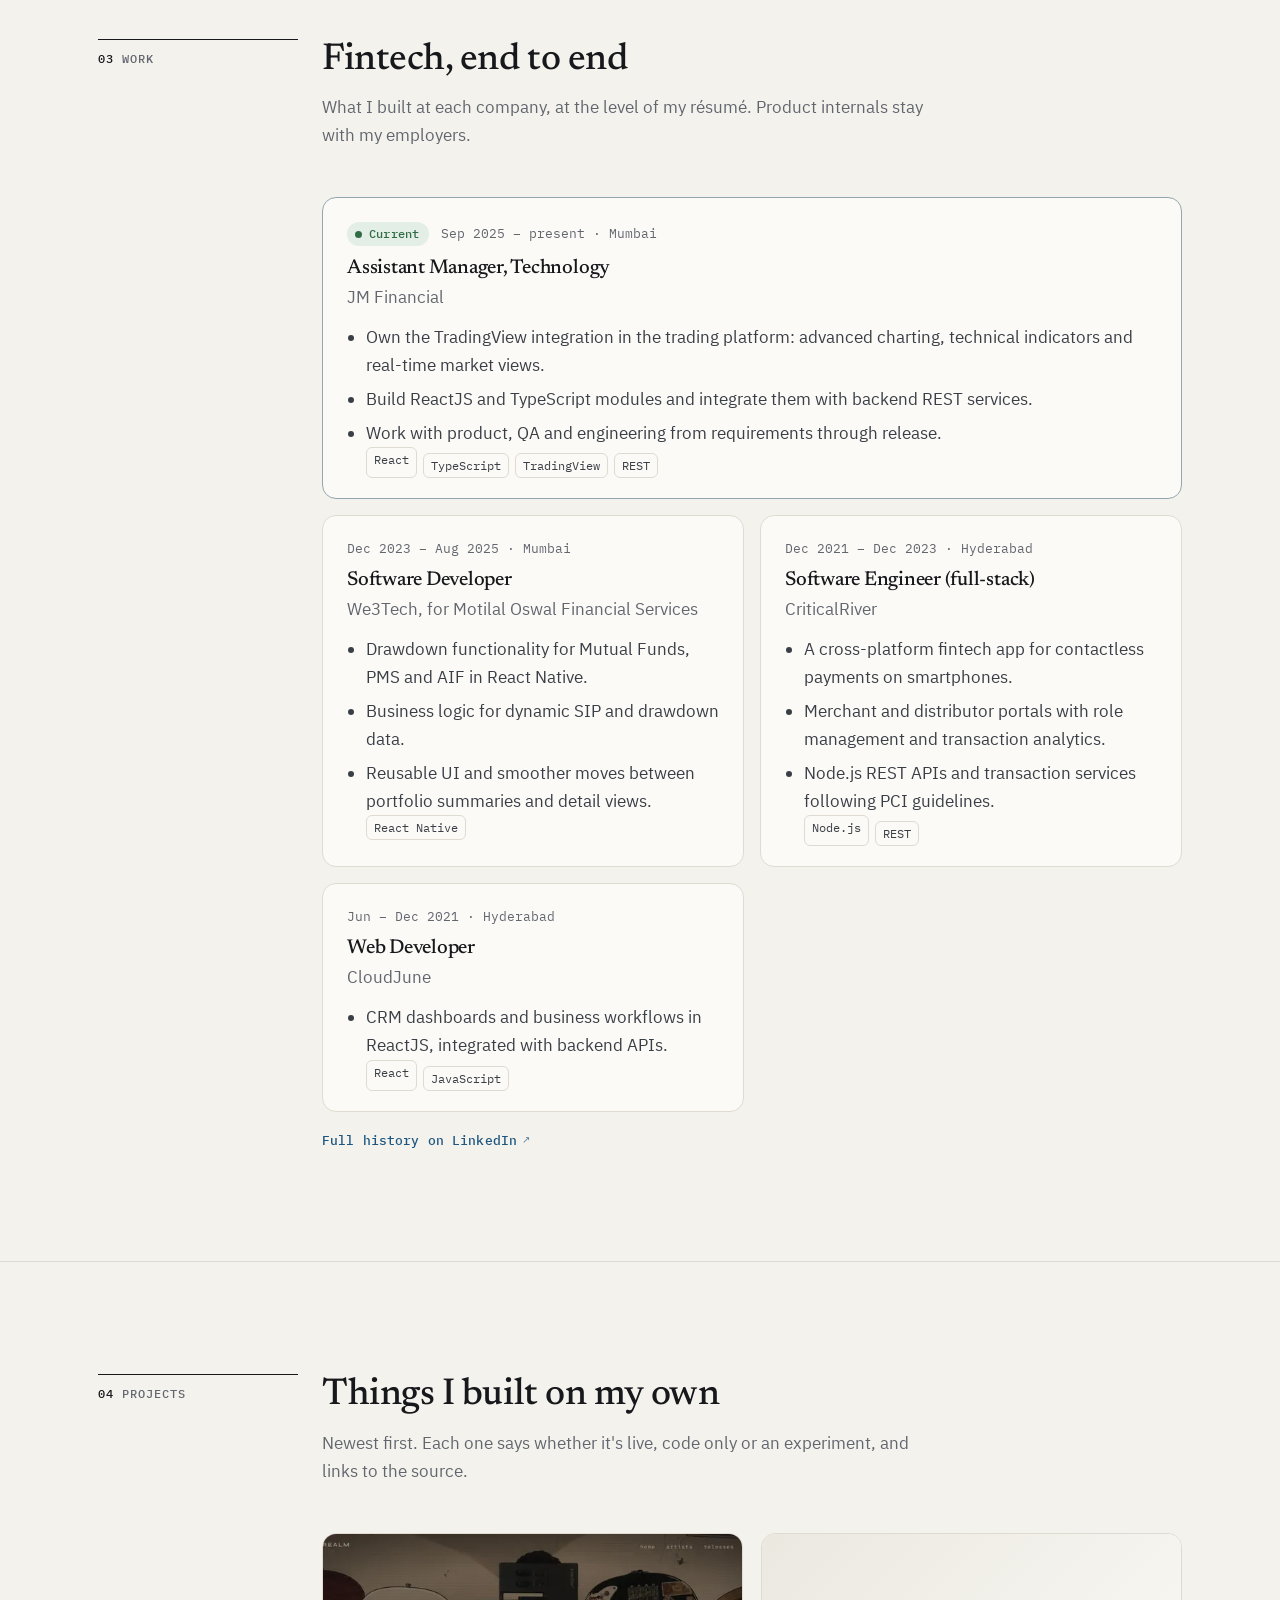
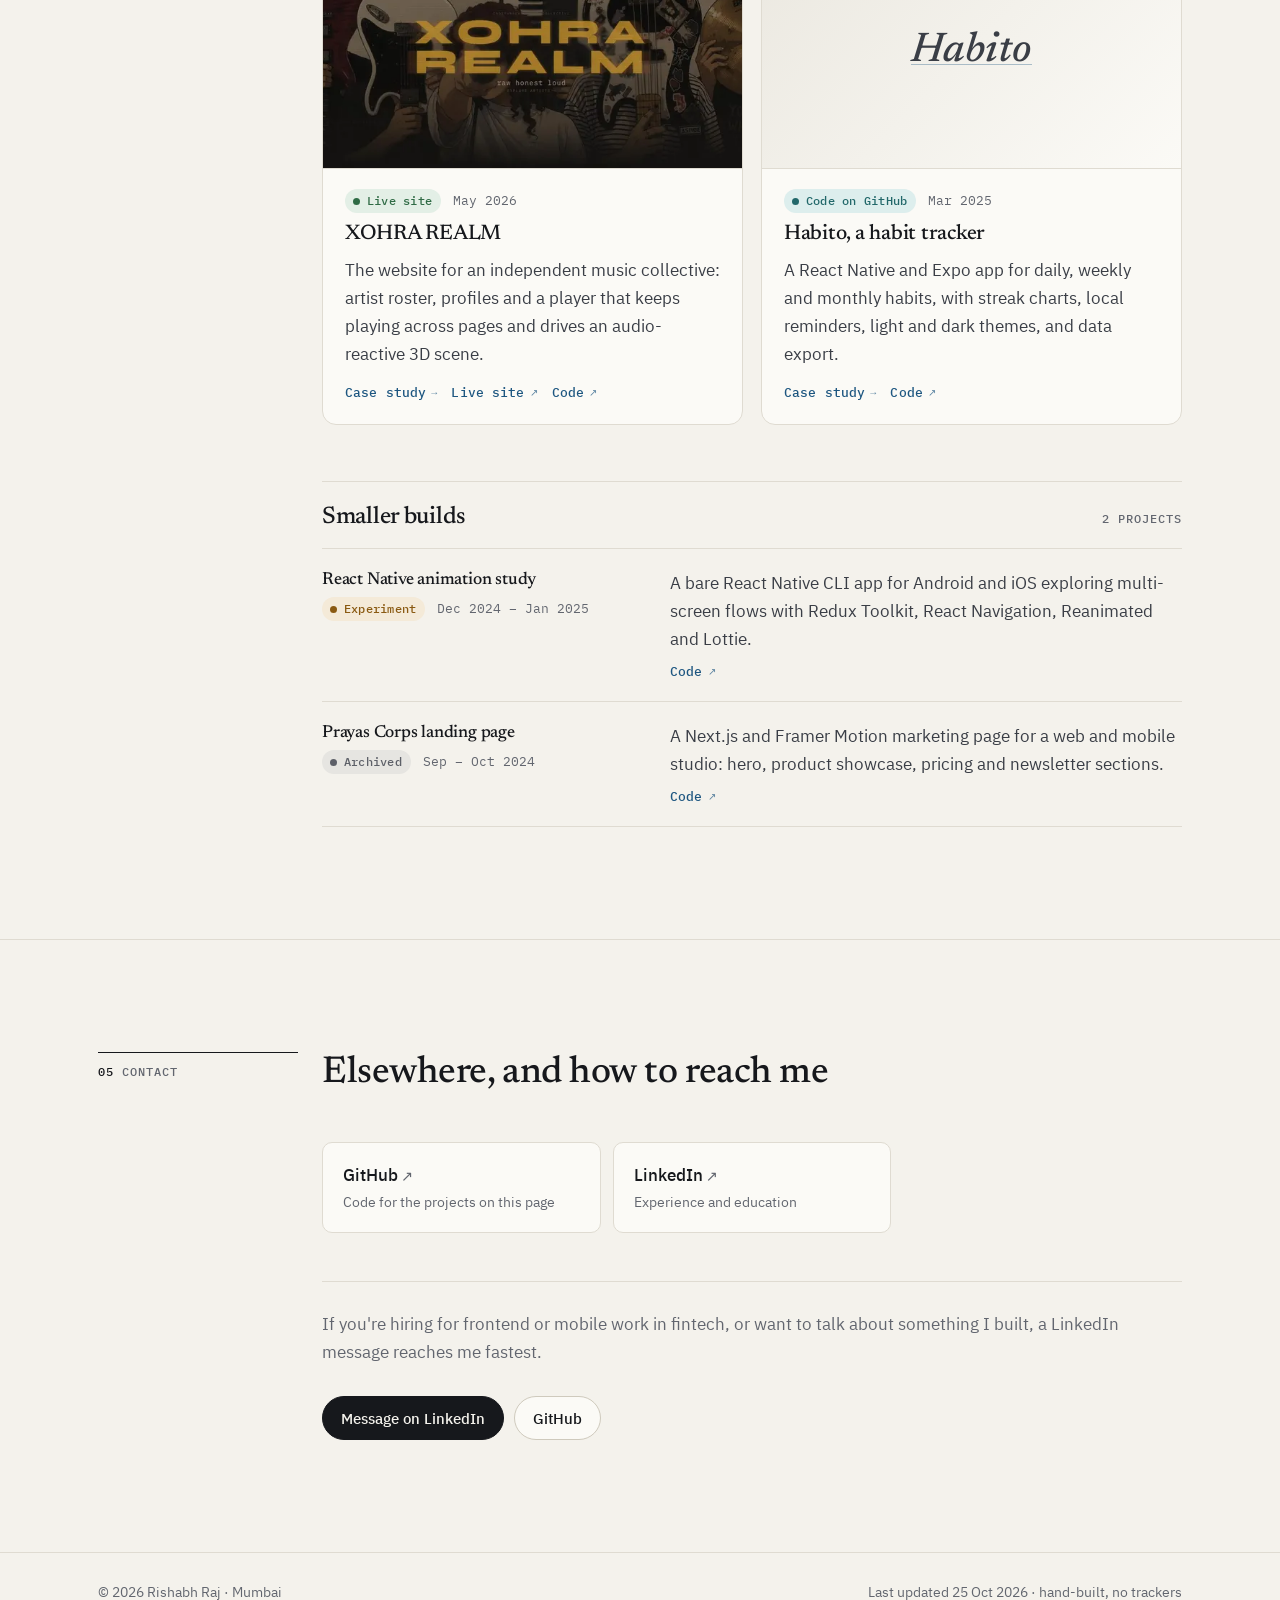
==== commit 2f58b18a: "Restyle after curious-utkarsh.github.io and drop the music section - Newsreader + IBM Plex, ink-blue" ====
--- a/index.html
+++ b/index.html
@@ -3,27 +3,27 @@
 <head>
 <meta charset="utf-8">
 <meta name="viewport" content="width=device-width, initial-scale=1">
-<title>Rishabh Raj · Fintech engineer &amp; Shaan Zayin</title>
-<meta name="description" content="Rishabh Raj builds frontend and mobile software for trading, investment and payment products in Mumbai, and writes and produces music as Shaan Zayin.">
+<title>Rishabh Raj · Frontend &amp; mobile engineer (fintech)</title>
+<meta name="description" content="Rishabh Raj builds frontend and mobile software for trading, investment and payment products in Mumbai: TradingView charting at JM Financial, investment journeys for Motilal Oswal, contactless payments at CriticalRiver.">
 <link rel="canonical" href="https://rishabh-raj-dev.github.io/">
 <meta name="theme-color" content="#f3efe6" media="(prefers-color-scheme: light)">
 <meta name="theme-color" content="#121110" media="(prefers-color-scheme: dark)">
-<meta property="og:type" content="profile">
-<meta property="og:title" content="Rishabh Raj · Fintech engineer &amp; Shaan Zayin">
-<meta property="og:description" content="Trading, investment and payment interfaces by day; songs as Shaan Zayin. Every claim links to a public source.">
+<meta property="og:type" content="website">
+<meta property="og:title" content="Rishabh Raj · Frontend &amp; mobile engineer (fintech)">
+<meta property="og:description" content="Trading, investment and payment interfaces in React and React Native, with public evidence for each project.">
 <meta property="og:url" content="https://rishabh-raj-dev.github.io/">
 <meta property="og:image" content="https://rishabh-raj-dev.github.io/assets/img/og.jpg">
 <meta property="og:image:width" content="1200">
 <meta property="og:image:height" content="630">
 <meta name="twitter:card" content="summary_large_image">
 <link rel="icon" href="favicon.svg" type="image/svg+xml">
-<link rel="preload" href="assets/fonts/instrument-serif-latin-400-normal.woff2" as="font" type="font/woff2" crossorigin>
-<link rel="preload" href="assets/fonts/instrument-serif-latin-400-italic.woff2" as="font" type="font/woff2" crossorigin>
+<link rel="preload" href="assets/fonts/newsreader-latin-wght-normal.woff2" as="font" type="font/woff2" crossorigin>
+<link rel="preload" href="assets/fonts/newsreader-latin-wght-italic.woff2" as="font" type="font/woff2" crossorigin>
 <link rel="preload" href="assets/fonts/ibm-plex-sans-latin-400-normal.woff2" as="font" type="font/woff2" crossorigin>
 <link rel="stylesheet" href="assets/css/site.css">
 <script>try{var t=localStorage.getItem('theme');if(t==='light'||t==='dark')document.documentElement.setAttribute('data-theme',t)}catch(e){}</script>
 <script type="application/ld+json">
-{"@context":"https://schema.org","@type":"Person","name":"Rishabh Raj","alternateName":"Shaan Zayin","url":"https://rishabh-raj-dev.github.io/","jobTitle":"Assistant Manager, Technology","worksFor":{"@type":"Organization","name":"JM Financial"},"alumniOf":[{"@type":"CollegeOrUniversity","name":"Jawaharlal Nehru Technological University"}],"address":{"@type":"PostalAddress","addressLocality":"Mumbai","addressCountry":"IN"},"knowsAbout":["React","React Native","TypeScript","Next.js","Node.js","Fintech","TradingView charting","Music production"],"sameAs":["https://github.com/rishabh-raj-dev","https://www.linkedin.com/in/rishabh-raj-dev/","https://open.spotify.com/artist/5HrhFZA02LRhm51CEAOMgw","https://www.instagram.com/shaanzayin/"]}
+{"@context":"https://schema.org","@type":"Person","name":"Rishabh Raj","url":"https://rishabh-raj-dev.github.io/","jobTitle":"Assistant Manager, Technology","worksFor":{"@type":"Organization","name":"JM Financial"},"alumniOf":[{"@type":"CollegeOrUniversity","name":"Jawaharlal Nehru Technological University"}],"address":{"@type":"PostalAddress","addressLocality":"Mumbai","addressCountry":"IN"},"knowsAbout":["React","React Native","TypeScript","Next.js","Node.js","Fintech","TradingView charting"],"sameAs":["https://github.com/rishabh-raj-dev","https://www.linkedin.com/in/rishabh-raj-dev/"]}
 </script>
 <script src="assets/js/site.js" defer></script>
 </head>
@@ -32,13 +32,12 @@
 
 <header class="nav" id="top">
   <div class="wrap">
-    <a class="brand" href="#top">Rishabh Raj<span>Fintech · Shaan Zayin</span></a>
+    <a class="brand" href="#top">Rishabh Raj<span>Frontend · Fintech</span></a>
     <ul id="menu">
       <li><a href="#profile">Profile</a></li>
       <li><a href="#story">Story</a></li>
       <li><a href="#work">Work</a></li>
       <li><a href="#projects">Projects</a></li>
-      <li><a href="#music">Music</a></li>
       <li><a href="#contact">Contact</a></li>
     </ul>
     <div class="nav-tools">
@@ -52,22 +51,16 @@
 
 <!-- HERO -->
 <section class="hero" aria-labelledby="hero-title">
-  <div class="wrap">
+  <div class="wrap solo">
     <div>
-      <div class="eyebrow"><span>Software engineer</span><span>Fintech</span><span>Shaan Zayin</span><span>Mumbai</span></div>
-      <h1 id="hero-title">I build the screens people trade on, <em>and I write songs as Shaan Zayin.</em></h1>
-      <p class="lede">More than five years of frontend and mobile work, almost all of it on money: contactless payments at <strong>CriticalRiver</strong>, mutual-fund and PMS journeys for <strong>Motilal Oswal</strong>, and now the TradingView charts in <strong>JM Financial</strong>'s trading platform. After work I compose, write and produce, and I built the website for the collective I release with.</p>
+      <div class="eyebrow"><span>Frontend &amp; mobile engineer</span><span>Assistant Manager, JM Financial</span><span>Mumbai</span></div>
+      <h1 id="hero-title">I build the screens people pay, invest and trade on, <em>in React and React Native.</em></h1>
+      <p class="lede">More than five years on financial products: contactless payments at <strong>CriticalRiver</strong>, mutual-fund, PMS and AIF journeys for <strong>Motilal Oswal</strong>, and now the TradingView charts in <strong>JM Financial</strong>'s trading platform. On my own time I build web and mobile apps; the latest is an audio-reactive site for a music collective.</p>
       <div class="btns">
         <a class="btn primary" href="#work">See the work</a>
-        <a class="btn" href="#music">Listen</a>
+        <a class="btn" href="#projects">Projects</a>
         <a class="btn" href="https://github.com/rishabh-raj-dev" target="_blank" rel="noopener">GitHub</a>
       </div>
-    </div>
-    <div class="hero-media">
-      <figure>
-        <div class="ph" style="aspect-ratio:4/5"><img src="assets/img/shaan-portrait-800.webp" srcset="assets/img/shaan-portrait-480.webp 480w, assets/img/shaan-portrait-800.webp 800w" sizes="(max-width:860px) 90vw, 420px" width="800" height="1000" fetchpriority="high" decoding="async" alt="Rishabh in an orange jacket and sunglasses, sitting among wildflowers at golden hour, blowing on a dandelion"></div>
-        <figcaption><b>Shaan Zayin</b> · artist photo, XOHRA REALM</figcaption>
-      </figure>
     </div>
   </div>
 </section>
@@ -77,7 +70,7 @@
     <div class="cell"><div class="label">Now</div><div class="v">JM Financial</div><div class="s">Assistant Manager · TradingView charting · Sep 2025 – present</div></div>
     <div class="cell"><div class="label">Investments</div><div class="v">Motilal Oswal</div><div class="s">via We3Tech · React Native · Dec 2023 – Aug 2025</div></div>
     <div class="cell"><div class="label">Payments</div><div class="v">CriticalRiver</div><div class="s">Contactless payments, PCI-guided APIs · 2021 – 2023</div></div>
-    <div class="cell"><div class="label">Music</div><div class="v">Shaan Zayin</div><div class="s">Six releases on Spotify since 2025</div></div>
+    <div class="cell"><div class="label">Education</div><div class="v">B.Tech, Computer Science</div><div class="s">JNTU, Hyderabad · 2017 – 2021</div></div>
   </div>
 </div>
 
@@ -89,7 +82,7 @@
       <div><h2>Who I am, in a minute</h2></div>
     </div>
     <div class="sec-body reveal">
-      <p class="in-short">I'm a frontend and mobile engineer, and nearly everything I've shipped has been a financial product: payments first, then investments, now trading. Outside work I make music as Shaan Zayin.</p>
+      <p class="in-short">I'm a frontend and mobile engineer, and nearly everything I've shipped has been a financial product: payments first, then investments, now trading. Most of my work is React and React Native on the client, with Node.js services behind it when the job needs them.</p>
       <dl class="facts">
         <dt>Now</dt>
         <dd><strong>Assistant Manager, JM Financial</strong> · Mumbai · Sep 2025 – present. I own the TradingView integration in the company's trading platform and build React and TypeScript modules against backend services.</dd>
@@ -97,8 +90,10 @@
         <dd><strong>B.Tech, Computer Science</strong>, Jawaharlal Nehru Technological University, Hyderabad · 2017 – 2021</dd>
         <dt>Stack</dt>
         <dd>React, React Native, TypeScript, Next.js, Node.js, REST APIs<span class="aside">Also on my résumé, not yet shown in public code: Java and Spring Boot, SQL and MongoDB, Docker, Jenkins, GCP.</span></dd>
-        <dt>Music</dt>
-        <dd><strong>Shaan Zayin</strong> · composer, songwriter, producer · pop, hip-hop, indie and electronic</dd>
+        <dt>Domain</dt>
+        <dd>Payments (PCI-guided services, merchant portals), investments (mutual funds, PMS, AIF, SIP), and trading (TradingView charting, indicators, real-time views).</dd>
+        <dt>Outside work</dt>
+        <dd>I also write and produce music as <a href="https://open.spotify.com/artist/5HrhFZA02LRhm51CEAOMgw" target="_blank" rel="noopener">Shaan Zayin</a>. The <a href="projects/xohra-realm/">XOHRA REALM</a> site is where the two meet.</dd>
         <dt>Languages</dt>
         <dd>Hindi, English, Telugu</dd>
       </dl>
@@ -111,7 +106,7 @@
   <div class="wrap">
     <div class="sec-head reveal">
       <div class="num"><b>02</b>Story</div>
-      <div><h2>How I got here</h2><p class="lead">Two threads, one person. Engineering dots in vermilion, music in amber.</p></div>
+      <div><h2>How I got here</h2><p class="lead">From a first job before graduating to owning the charts in a trading platform.</p></div>
     </div>
     <div class="sec-body">
       <ol class="story">
@@ -120,10 +115,8 @@
         <li class="chapter reveal"><div class="when">Jun – Dec 2021</div><div><h3>React, on a CRM</h3><p>At CloudJune I built CRM dashboards and business workflows in ReactJS and wired them to backend APIs.</p></div></li>
         <li class="chapter key reveal"><div class="when">2021 – 2023</div><div><h3>Payments</h3><p>Two years at CriticalRiver on payment products: a cross-platform app for contactless payments on smartphones, merchant and distributor portals with role-based access and transaction analytics, and Node.js APIs built to PCI guidelines.</p></div></li>
         <li class="chapter key reveal"><div class="when">2023 – 2025</div><div><h3>Investments</h3><p>Through We3Tech, I built React Native features for Motilal Oswal: drawdown flows for mutual funds, PMS and AIF, and the logic behind dynamic SIP and drawdown data.</p></div></li>
-        <li class="chapter music reveal"><div class="when">2025</div><div><h3>First release as Shaan Zayin</h3><p>"Kho Gaye", with Cinide. "Teri Nigahen" and "Satin Black" followed the same year.</p><div class="chips"><a class="chip" href="https://open.spotify.com/track/0Q2eDf8Mlz6fI0beyAtF3Y" target="_blank" rel="noopener">Kho Gaye on Spotify</a></div></div></li>
         <li class="chapter key reveal"><div class="when">Sep 2025</div><div><h3>Trading</h3><p>I joined JM Financial, where I now own the TradingView integration in the trading platform: advanced charting, technical indicators and real-time market views.</p></div></li>
-        <li class="chapter music reveal"><div class="when">May 2026</div><div><h3>A home for the collective</h3><p>I designed and built the XOHRA REALM website, with an audio-reactive 3D scene driven by the music player.</p><div class="chips"><a class="chip int" href="projects/xohra-realm/">Case study</a><a class="chip" href="https://xohrarealmartists.vercel.app" target="_blank" rel="noopener">Live site</a></div></div></li>
-        <li class="chapter music reveal"><div class="when">2026</div><div><h3>Three more singles</h3><p>"Zehen", "Chain na miley" and, most recently, "hey tanisha! you there?" with Sushaant Jehaan.</p></div></li>
+        <li class="chapter reveal"><div class="when">May 2026</div><div><h3>Building outside work</h3><p>I designed and built the XOHRA REALM website for an independent music collective: a player that survives page changes and drives an audio-reactive 3D scene.</p><div class="chips"><a class="chip int" href="projects/xohra-realm/">Case study</a><a class="chip" href="https://xohrarealmartists.vercel.app" target="_blank" rel="noopener">Live site</a></div></div></li>
       </ol>
     </div>
   </div>
@@ -228,63 +221,25 @@
   </div>
 </section>
 
-<!-- MUSIC -->
-<section class="section night" id="music">
-  <div class="wrap">
-    <div class="sec-head reveal">
-      <div class="num"><b>05</b>Music</div>
-      <div><h2>Shaan Zayin</h2><p class="lead">Composer, songwriter and producer. Part of the XOHRA REALM collective.</p></div>
-    </div>
-    <div class="sec-body">
-      <div class="artist">
-        <div class="reveal">
-          <p class="statement">Genre-fluid songs built on pulsing basslines and cinematic layers. Emotionally raw, but made to move. Rooted in Mumbai, open to sounds from everywhere.</p>
-          <p class="muted">Pop, hip-hop, alternative hip-hop, indie, electronic.</p>
-          <div class="btns" style="margin-top:22px">
-            <a class="btn primary" href="https://open.spotify.com/artist/5HrhFZA02LRhm51CEAOMgw" target="_blank" rel="noopener">Spotify</a>
-            <a class="btn" href="https://www.instagram.com/shaanzayin/" target="_blank" rel="noopener">Instagram</a>
-            <a class="btn" href="https://xohrarealmartists.vercel.app" target="_blank" rel="noopener">XOHRA REALM</a>
-          </div>
-        </div>
-        <div class="reveal">
-          <span class="label">Releases, newest first</span>
-          <ol class="tracklist">
-            <li class="track"><div class="line"><span><span class="t">hey tanisha! you there?</span><span class="c">with Sushaant Jehaan</span></span><span class="acts"><span class="y">2026</span><button class="play" type="button" data-spotify="album/4GCVUa1pZpe45RrCmGcmes" data-title="hey tanisha! you there?" aria-expanded="false" aria-label="Play hey tanisha! you there? (loads Spotify)"><svg viewBox="0 0 24 24" fill="currentColor" aria-hidden="true"><path d="M7 4.5v15l13-7.5z"/></svg></button></span></div></li>
-            <li class="track"><div class="line"><span><span class="t">Chain na miley</span><span class="c">Shaan Zayin</span></span><span class="acts"><span class="y">2026</span><button class="play" type="button" data-spotify="album/337Pu2lf1i8sbqJx3MgYak" data-title="Chain na miley" aria-expanded="false" aria-label="Play Chain na miley (loads Spotify)"><svg viewBox="0 0 24 24" fill="currentColor" aria-hidden="true"><path d="M7 4.5v15l13-7.5z"/></svg></button></span></div></li>
-            <li class="track"><div class="line"><span><span class="t">Zehen</span><span class="c">Shaan Zayin</span></span><span class="acts"><span class="y">2026</span><button class="play" type="button" data-spotify="album/0Kpwo2iOcLsmd0GhzbcZDz" data-title="Zehen" aria-expanded="false" aria-label="Play Zehen (loads Spotify)"><svg viewBox="0 0 24 24" fill="currentColor" aria-hidden="true"><path d="M7 4.5v15l13-7.5z"/></svg></button></span></div></li>
-            <li class="track"><div class="line"><span><span class="t">Teri Nigahen</span><span class="c">Cinide, Shaan Zayin, Ashraf Hussain</span></span><span class="acts"><span class="y">2025</span><button class="play" type="button" data-spotify="album/25kLTn8S5kmCwpLNUXtn4U" data-title="Teri Nigahen" aria-expanded="false" aria-label="Play Teri Nigahen (loads Spotify)"><svg viewBox="0 0 24 24" fill="currentColor" aria-hidden="true"><path d="M7 4.5v15l13-7.5z"/></svg></button></span></div></li>
-            <li class="track"><div class="line"><span><span class="t">Satin Black<span class="badge" title="Explicit">E</span></span><span class="c">Shaan Zayin</span></span><span class="acts"><span class="y">2025</span><button class="play" type="button" data-spotify="album/2mdHMPSUnCm99RBWx2bODK" data-title="Satin Black" aria-expanded="false" aria-label="Play Satin Black (loads Spotify)"><svg viewBox="0 0 24 24" fill="currentColor" aria-hidden="true"><path d="M7 4.5v15l13-7.5z"/></svg></button></span></div></li>
-            <li class="track"><div class="line"><span><span class="t">Kho Gaye</span><span class="c">Cinide, Shaan Zayin · debut</span></span><span class="acts"><span class="y">2025</span><button class="play" type="button" data-spotify="track/0Q2eDf8Mlz6fI0beyAtF3Y" data-title="Kho Gaye" aria-expanded="false" aria-label="Play Kho Gaye (loads Spotify)"><svg viewBox="0 0 24 24" fill="currentColor" aria-hidden="true"><path d="M7 4.5v15l13-7.5z"/></svg></button></span></div></li>
-          </ol>
-          <p class="consent">Players load from Spotify only when you press play.</p>
-        </div>
-      </div>
-    </div>
-  </div>
-</section>
-
 <!-- CONTACT -->
 <section class="section" id="contact">
   <div class="wrap">
     <div class="sec-head reveal">
-      <div class="num"><b>06</b>Contact</div>
+      <div class="num"><b>05</b>Contact</div>
       <div><h2>Elsewhere, and how to reach me</h2></div>
     </div>
     <div class="sec-body">
       <div class="else reveal">
         <a href="https://github.com/rishabh-raj-dev" target="_blank" rel="noopener"><div class="p">GitHub</div><div class="r">Code for the projects on this page</div></a>
         <a href="https://www.linkedin.com/in/rishabh-raj-dev/" target="_blank" rel="noopener"><div class="p">LinkedIn</div><div class="r">Experience and education</div></a>
-        <a href="https://open.spotify.com/artist/5HrhFZA02LRhm51CEAOMgw" target="_blank" rel="noopener"><div class="p">Spotify · Shaan Zayin</div><div class="r">Every release</div></a>
-        <a href="https://www.instagram.com/shaanzayin/" target="_blank" rel="noopener"><div class="p">Instagram · @shaanzayin</div><div class="r">Music and release news</div></a>
-        <a href="https://xohrarealmartists.vercel.app" target="_blank" rel="noopener"><div class="p">XOHRA REALM</div><div class="r">The collective I release with</div></a>
       </div>
       <div class="contact reveal">
         <div>
-          <p class="muted" style="margin-bottom:6px">Engineering roles and projects: a LinkedIn message reaches me fastest.<br>Music and collaborations: DM @shaanzayin.</p>
+          <p class="muted" style="margin-bottom:6px">If you're hiring for frontend or mobile work in fintech, or want to talk about something I built, a LinkedIn message reaches me fastest.</p>
         </div>
         <div class="btns">
           <a class="btn primary" href="https://www.linkedin.com/in/rishabh-raj-dev/" target="_blank" rel="noopener">Message on LinkedIn</a>
-          <a class="btn" href="https://www.instagram.com/shaanzayin/" target="_blank" rel="noopener">Instagram</a>
+          <a class="btn" href="https://github.com/rishabh-raj-dev" target="_blank" rel="noopener">GitHub</a>
         </div>
       </div>
     </div>
--- a/assets/css/site.css
+++ b/assets/css/site.css
@@ -1,7 +1,8 @@
-/* Rishabh Raj · portfolio · hand-written, no framework */
-
-@font-face{font-family:"Instrument Serif";font-style:normal;font-weight:400;font-display:optional;src:url(../fonts/instrument-serif-latin-400-normal.woff2) format("woff2")}
-@font-face{font-family:"Instrument Serif";font-style:italic;font-weight:400;font-display:optional;src:url(../fonts/instrument-serif-latin-400-italic.woff2) format("woff2")}
+/* Rishabh Raj · portfolio · hand-written, no framework
+   Type and palette follow curious-utkarsh.github.io: Newsreader + IBM Plex, ink-blue accent. */
+
+@font-face{font-family:"Newsreader";font-style:normal;font-weight:200 800;font-display:optional;src:url(../fonts/newsreader-latin-wght-normal.woff2) format("woff2")}
+@font-face{font-family:"Newsreader";font-style:italic;font-weight:200 800;font-display:optional;src:url(../fonts/newsreader-latin-wght-italic.woff2) format("woff2")}
 @font-face{font-family:"Plex Sans";font-style:normal;font-weight:400;font-display:optional;src:url(../fonts/ibm-plex-sans-latin-400-normal.woff2) format("woff2")}
 @font-face{font-family:"Plex Sans";font-style:italic;font-weight:400;font-display:optional;src:url(../fonts/ibm-plex-sans-latin-400-italic.woff2) format("woff2")}
 @font-face{font-family:"Plex Sans";font-style:normal;font-weight:500;font-display:optional;src:url(../fonts/ibm-plex-sans-latin-500-normal.woff2) format("woff2")}
@@ -11,13 +12,12 @@
 
 /* ---------- tokens ---------- */
 :root{
-  --bg:#f3efe6; --surface:#faf7f0; --sunk:#e9e3d6;
-  --ink:#161513; --ink-2:#3d3a34; --muted:#625d54; --faint:#857f74;
-  --line:#ddd5c5; --line-2:#cbc2b0;
-  --accent:#b23c0b; --accent-2:#8a2e08; --accent-soft:#f6e3d8;
-  --live:#2f6b45; --live-bg:#e3efe6; --code:#2d5a8c; --code-bg:#e2eaf4; --exp:#8a5a12; --exp-bg:#f4ead8; --arch:#5d5a54; --arch-bg:#e8e5df;
-  --night:#100f0d; --night-2:#1a1815; --night-ink:#efe9dd; --night-ink-2:#b4ab9b; --night-line:#2f2b26; --amber:#e8a33d;
-  --serif:"Instrument Serif","Iowan Old Style",Georgia,serif;
+  --bg:#f4f2ec; --surface:#fbfaf6; --sunk:#ebe8e0;
+  --ink:#16181c; --ink-2:#3a3e46; --muted:#62666f; --faint:#8d9099;
+  --line:#dfdbd1; --line-2:#cfcabd;
+  --accent:#1d5680; --accent-2:#163f5e; --accent-soft:#e3ecf2;
+  --live:#2f6b45; --live-bg:#e3efe6; --code:#22686a; --code-bg:#ddeeed; --exp:#8a5a12; --exp-bg:#f4ead8; --arch:#5d6068; --arch-bg:#e6e5e1;
+  --serif:"Newsreader",Georgia,"Times New Roman",serif;
   --sans:"Plex Sans",system-ui,-apple-system,"Segoe UI",Roboto,sans-serif;
   --mono:"Plex Mono",ui-monospace,SFMono-Regular,Menlo,Consolas,monospace;
   --r:10px; --r-lg:14px;
@@ -26,22 +26,20 @@
   color-scheme:light;
 }
 @media (prefers-color-scheme:dark){:root:not([data-theme="light"]){
-  --bg:#121110; --surface:#191816; --sunk:#201e1b;
-  --ink:#ece6da; --ink-2:#cdc6b8; --muted:#a39b8c; --faint:#857e71;
-  --line:#2a2723; --line-2:#36322c;
-  --accent:#f08a5d; --accent-2:#f6a27c; --accent-soft:#2a1a12;
-  --live:#8fcaa1; --live-bg:#17251c; --code:#9ec0e6; --code-bg:#16202c; --exp:#e2b56b; --exp-bg:#2a2214; --arch:#b3ada3; --arch-bg:#23211e;
-  --night:#0a0908; --night-2:#141210;
+  --bg:#0f1114; --surface:#15181c; --sunk:#1b1f24;
+  --ink:#ecebe6; --ink-2:#c9c8c2; --muted:#9ba0a8; --faint:#7b8089;
+  --line:#262a30; --line-2:#323740;
+  --accent:#8dbbe0; --accent-2:#b4d3ec; --accent-soft:#18242f;
+  --live:#8fcaa1; --live-bg:#17251c; --code:#86cdca; --code-bg:#132423; --exp:#e2b56b; --exp-bg:#2a2214; --arch:#b0b4bb; --arch-bg:#1e2227;
   --shadow:0 1px 0 rgba(0,0,0,.2),0 10px 30px -18px rgba(0,0,0,.7);
   color-scheme:dark;
 }}
 :root[data-theme="dark"]{
-  --bg:#121110; --surface:#191816; --sunk:#201e1b;
-  --ink:#ece6da; --ink-2:#cdc6b8; --muted:#a39b8c; --faint:#857e71;
-  --line:#2a2723; --line-2:#36322c;
-  --accent:#f08a5d; --accent-2:#f6a27c; --accent-soft:#2a1a12;
-  --live:#8fcaa1; --live-bg:#17251c; --code:#9ec0e6; --code-bg:#16202c; --exp:#e2b56b; --exp-bg:#2a2214; --arch:#b3ada3; --arch-bg:#23211e;
-  --night:#0a0908; --night-2:#141210;
+  --bg:#0f1114; --surface:#15181c; --sunk:#1b1f24;
+  --ink:#ecebe6; --ink-2:#c9c8c2; --muted:#9ba0a8; --faint:#7b8089;
+  --line:#262a30; --line-2:#323740;
+  --accent:#8dbbe0; --accent-2:#b4d3ec; --accent-soft:#18242f;
+  --live:#8fcaa1; --live-bg:#17251c; --code:#86cdca; --code-bg:#132423; --exp:#e2b56b; --exp-bg:#2a2214; --arch:#b0b4bb; --arch-bg:#1e2227;
   --shadow:0 1px 0 rgba(0,0,0,.2),0 10px 30px -18px rgba(0,0,0,.7);
   color-scheme:dark;
 }
@@ -57,11 +55,11 @@
 :focus-visible{outline:2px solid var(--accent);outline-offset:3px;border-radius:4px}
 ::selection{background:var(--accent);color:var(--bg)}
 p{margin:0 0 1em}
-h1,h2,h3,h4{font-family:var(--serif);font-weight:400;letter-spacing:-.01em;color:var(--ink);margin:0}
-h1{font-size:clamp(2.6rem,6vw,4.6rem);line-height:1.02;letter-spacing:-.02em}
-h2{font-size:clamp(2rem,3.6vw,2.8rem);line-height:1.08}
-h3{font-size:1.6rem;line-height:1.15}
-h4{font-size:1.3rem;line-height:1.2}
+h1,h2,h3,h4{font-family:var(--serif);font-weight:500;letter-spacing:-.012em;color:var(--ink);margin:0}
+h1{font-size:clamp(2.35rem,5.2vw,4.1rem);line-height:1.04;letter-spacing:-.025em}
+h2{font-size:clamp(1.75rem,3vw,2.35rem);line-height:1.12}
+h3{font-size:1.32rem;line-height:1.25}
+h4{font-size:1.08rem;line-height:1.3}
 .mono{font-family:var(--mono)}
 .muted{color:var(--muted)}
 .sr-only{position:absolute;width:1px;height:1px;padding:0;margin:-1px;overflow:hidden;clip:rect(0,0,0,0);white-space:nowrap;border:0}
@@ -74,7 +72,7 @@
 .nav{position:sticky;top:0;z-index:50;background:color-mix(in srgb,var(--bg) 86%,transparent);backdrop-filter:saturate(1.4) blur(10px);-webkit-backdrop-filter:saturate(1.4) blur(10px);border-bottom:1px solid transparent;transition:border-color .2s}
 .nav.scrolled{border-bottom-color:var(--line)}
 .nav .wrap{display:flex;align-items:center;gap:20px;height:64px}
-.brand{font-family:var(--serif);font-size:1.45rem;color:var(--ink);text-decoration:none;white-space:nowrap}
+.brand{font-family:var(--serif);font-size:1.18rem;font-weight:500;letter-spacing:-.01em;color:var(--ink);text-decoration:none;white-space:nowrap}
 .brand span{color:var(--muted);font-family:var(--mono);font-size:.7rem;letter-spacing:.06em;margin-left:10px;text-transform:uppercase}
 .nav ul{list-style:none;margin:0 0 0 auto;padding:0;display:flex;gap:2px}
 .nav ul a{display:block;padding:8px 11px;border-radius:8px;font-size:.92rem;color:var(--ink-2);text-decoration:none}
@@ -96,33 +94,35 @@
 
 /* ---------- buttons, chips, status ---------- */
 .btns{display:flex;flex-wrap:wrap;gap:10px}
-.btn{display:inline-flex;align-items:center;gap:8px;min-height:46px;padding:0 20px;border-radius:999px;border:1px solid var(--line-2);background:var(--surface);color:var(--ink);font-size:.95rem;text-decoration:none;transition:background-color .2s,color .2s,border-color .2s}
-.btn:hover{border-color:var(--ink);color:var(--ink)}
+.btn{display:inline-flex;align-items:center;gap:8px;height:44px;padding:0 18px;border-radius:999px;font:500 .95rem/1 var(--sans);text-decoration:none;border:1px solid var(--line-2);color:var(--ink);background:var(--surface);transition:background .15s,border-color .15s}
+.btn:hover{border-color:var(--ink-2);color:var(--ink)}
 .btn.primary{background:var(--ink);border-color:var(--ink);color:var(--bg)}
-.btn.primary:hover{background:var(--accent);border-color:var(--accent);color:#fff}
+.btn.primary:hover{background:var(--ink-2);border-color:var(--ink-2);color:var(--bg)}
 .chips{display:flex;flex-wrap:wrap;gap:6px 14px;margin-top:10px}
-.chip{font-family:var(--mono);font-size:.78rem;color:var(--accent);text-decoration:none;white-space:nowrap}
+.chip{font:500 .8rem/1.4 var(--mono);letter-spacing:.01em;color:var(--accent);text-decoration:none;display:inline-flex;align-items:center;gap:5px;white-space:nowrap}
 .chip:hover{text-decoration:underline}
-.chip::after{content:" ↗";font-size:.85em;opacity:.7}
-.chip.int::after{content:" →"}
-.label{font-family:var(--mono);font-size:.72rem;letter-spacing:.08em;text-transform:uppercase;color:var(--muted)}
+.chip::after{content:"↗";font-size:.78em;opacity:.7}
+.chip.int::after{content:"→"}
+.label{font:500 .72rem/1.3 var(--mono);letter-spacing:.09em;text-transform:uppercase;color:var(--muted)}
 .meta{display:flex;flex-wrap:wrap;align-items:center;gap:6px 12px}
-.status{display:inline-flex;align-items:center;gap:6px;font-family:var(--mono);font-size:.72rem;letter-spacing:.02em;padding:3px 9px;border-radius:999px}
-.status::before{content:"";width:6px;height:6px;border-radius:50%;background:currentColor}
+.status{display:inline-flex;align-items:center;gap:7px;font:500 .74rem/1 var(--mono);letter-spacing:.02em;padding:6px 9px 6px 8px;border-radius:999px;white-space:nowrap}
+.status::before{content:"";width:7px;height:7px;border-radius:50%;background:currentColor}
 .st-live{color:var(--live);background:var(--live-bg)}
 .st-code{color:var(--code);background:var(--code-bg)}
 .st-exp{color:var(--exp);background:var(--exp-bg)}
 .st-arch{color:var(--arch);background:var(--arch-bg)}
-.dates{font-family:var(--mono);font-size:.78rem;color:var(--muted)}
+.dates{font:400 .8rem/1.4 var(--mono);color:var(--muted)}
 .tags{display:flex;flex-wrap:wrap;gap:6px;margin:12px 0 0;padding:0;list-style:none}
 .tags li{font-family:var(--mono);font-size:.72rem;border:1px solid var(--line);border-radius:6px;padding:2px 7px;color:var(--ink-2)}
 
 /* ---------- hero ---------- */
 .hero{padding:clamp(48px,8vw,96px) 0 clamp(40px,6vw,72px)}
 .hero .wrap{display:grid;grid-template-columns:minmax(0,1.35fr) minmax(0,1fr);gap:clamp(32px,5vw,64px);align-items:center}
-.eyebrow{display:flex;flex-wrap:wrap;gap:6px 0;font-family:var(--mono);font-size:.74rem;letter-spacing:.08em;text-transform:uppercase;color:var(--muted);margin-bottom:22px}
+.eyebrow{display:flex;flex-wrap:wrap;gap:8px 0;font:500 .74rem/1.4 var(--mono);letter-spacing:.08em;text-transform:uppercase;color:var(--muted);margin-bottom:26px}
 .eyebrow span+span::before{content:"·";margin:0 10px;color:var(--faint)}
-.hero h1 em{font-style:italic;color:var(--accent)}
+.hero .wrap.solo{grid-template-columns:minmax(0,1fr)}
+.hero .wrap.solo h1{max-width:20ch}
+.hero h1 em{font-style:italic;font-weight:400;color:var(--ink-2)}
 .hero .lede{font-size:1.12rem;color:var(--ink-2);max-width:58ch;margin:24px 0 30px}
 .hero .lede strong{color:var(--ink);font-weight:500}
 .hero-media figure{margin:0}
@@ -138,16 +138,16 @@
 .glance .cell{padding:22px 20px}
 .glance .cell+.cell{border-left:1px solid var(--line)}
 .glance .cell:first-child{padding-left:0}
-.glance .v{font-family:var(--serif);font-size:1.35rem;line-height:1.15;margin:6px 0 4px}
+.glance .v{font-family:var(--serif);font-weight:500;font-size:1.15rem;line-height:1.15;margin:6px 0 4px}
 .glance .s{font-size:.86rem;color:var(--muted);line-height:1.45}
 @media (max-width:900px){.glance .wrap{grid-template-columns:repeat(2,minmax(0,1fr))}.glance .cell:nth-child(3){border-left:0;padding-left:0}.glance .cell:nth-child(n+3){border-top:1px solid var(--line)}}
 @media (max-width:520px){.glance .wrap{grid-template-columns:1fr}.glance .cell,.glance .cell:nth-child(3){border-left:0;padding-left:0}.glance .cell+.cell{border-top:1px solid var(--line)}}
 
 /* ---------- sections ---------- */
 .section{padding:clamp(64px,9vw,112px) 0;border-bottom:1px solid var(--line)}
-.sec-head{display:grid;grid-template-columns:200px minmax(0,1fr);gap:24px;margin-bottom:clamp(28px,4vw,48px);align-items:baseline}
-.sec-head .num{font-family:var(--mono);font-size:.74rem;letter-spacing:.08em;text-transform:uppercase;color:var(--muted)}
-.sec-head .num b{color:var(--accent);font-weight:500;margin-right:10px}
+.sec-head{display:grid;grid-template-columns:200px minmax(0,1fr);gap:24px;margin-bottom:clamp(28px,4vw,48px)}
+.sec-head .num{font:500 .76rem/1.6 var(--mono);letter-spacing:.08em;text-transform:uppercase;color:var(--muted);padding-top:9px;border-top:1px solid var(--ink);align-self:start}
+.sec-head .num b{color:var(--ink);font-weight:500;margin-right:8px}
 .sec-head .lead{color:var(--muted);margin:12px 0 0;max-width:62ch}
 .sec-body{margin-left:224px}
 @media (max-width:900px){.sec-head{grid-template-columns:1fr;gap:8px}.sec-body{margin-left:0}}
@@ -155,7 +155,7 @@
 .sub h3{font-size:1.5rem}
 
 /* ---------- profile ---------- */
-.in-short{font-family:var(--serif);font-size:clamp(1.4rem,2.4vw,1.8rem);line-height:1.32;color:var(--ink);margin-bottom:28px}
+.in-short{font-family:var(--serif);font-size:clamp(1.25rem,2vw,1.5rem);line-height:1.42;color:var(--ink);margin-bottom:28px}
 .facts{display:grid;grid-template-columns:150px minmax(0,1fr);margin:0}
 .facts dt,.facts dd{padding:14px 0;border-top:1px solid var(--line);margin:0}
 .facts dt{font-family:var(--mono);font-size:.74rem;letter-spacing:.08em;text-transform:uppercase;color:var(--muted);padding-top:17px}
@@ -169,9 +169,8 @@
 .chapter{position:relative;display:grid;grid-template-columns:130px minmax(0,1fr);gap:41px;padding:0 0 34px}
 .chapter::before{content:"";position:absolute;left:146px;top:9px;width:9px;height:9px;border-radius:50%;background:var(--bg);border:1px solid var(--muted)}
 .chapter.key::before{background:var(--accent);border-color:var(--accent)}
-.chapter.music::before{background:var(--amber);border-color:var(--amber)}
 .chapter .when{font-family:var(--mono);font-size:.76rem;color:var(--muted);text-align:right;padding-top:3px}
-.chapter h3{font-size:1.45rem;margin-bottom:6px}
+.chapter h3{font-size:1.2rem;margin-bottom:6px}
 .chapter p{color:var(--ink-2);margin:0;max-width:64ch}
 @media (max-width:640px){
   .story::before{left:4px}
@@ -184,7 +183,7 @@
 .roles{display:grid;grid-template-columns:repeat(2,minmax(0,1fr));gap:16px}
 .role{background:var(--surface);border:1px solid var(--line);border-radius:var(--r-lg);padding:24px 24px 20px}
 .role.now{grid-column:1 / -1;border-color:color-mix(in srgb,var(--accent) 40%,var(--line))}
-.role h3{margin:10px 0 2px}
+.role h3{margin:10px 0 2px;font-size:1.25rem}
 .role .org{color:var(--muted);margin-bottom:12px}
 .role ul{margin:0;padding-left:1.1em;color:var(--ink-2)}
 .role li+li{margin-top:6px}
@@ -196,7 +195,7 @@
 .proj .media{display:block;aspect-ratio:16/9;overflow:hidden;background:var(--sunk);border-bottom:1px solid var(--line)}
 .proj .media img{width:100%;height:100%;object-fit:cover;transition:transform .5s ease}
 .proj:hover .media img{transform:scale(1.02)}
-.proj .media.type{display:grid;place-items:center;padding:24px;font-family:var(--serif);font-size:clamp(2rem,4vw,2.8rem);color:var(--ink-2);background:linear-gradient(135deg,var(--sunk),var(--surface))}
+.proj .media.type{display:grid;place-items:center;padding:24px;font-family:var(--serif);font-weight:500;font-style:italic;font-size:clamp(2rem,4vw,2.6rem);color:var(--ink-2);background:linear-gradient(135deg,var(--sunk),var(--surface))}
 .proj .body{padding:20px 22px 22px;display:flex;flex-direction:column;gap:8px;flex:1}
 .proj h3 a{color:var(--ink);text-decoration:none}
 .proj h3 a:hover{color:var(--accent)}
@@ -209,42 +208,6 @@
 .row p{margin:0;color:var(--ink-2)}
 @media (max-width:760px){.row{grid-template-columns:1fr}}
 
-/* ---------- music (night register) ---------- */
-.night{background:var(--night);color:var(--night-ink);border-bottom:0}
-.night h2,.night h3,.night h4{color:var(--night-ink)}
-.night .sec-head .num,.night .muted,.night .label{color:var(--night-ink-2)}
-.night .sec-head .num b{color:var(--amber)}
-.night .sec-head .lead{color:var(--night-ink-2)}
-.night a{color:var(--amber);text-decoration-color:color-mix(in srgb,var(--amber) 40%,transparent)}
-.night ::selection{background:var(--amber);color:var(--night)}
-.night .btn{background:transparent;border-color:var(--night-line);color:var(--night-ink)}
-.night .btn:hover{border-color:var(--amber);color:var(--amber)}
-.night .btn.primary{background:var(--amber);border-color:var(--amber);color:var(--night)}
-.night .btn.primary:hover{background:var(--night-ink);border-color:var(--night-ink)}
-.artist{display:grid;grid-template-columns:minmax(0,.9fr) minmax(0,1.3fr);gap:clamp(28px,5vw,64px);align-items:start}
-.artist figure{margin:0}
-.artist .ph{border-radius:var(--r-lg);overflow:hidden;aspect-ratio:4/5;background:var(--night-2)}
-.artist .ph img{width:100%;height:100%;object-fit:cover}
-.artist figcaption{font-family:var(--mono);font-size:.74rem;color:var(--night-ink-2);margin-top:10px}
-.statement{font-family:var(--serif);font-size:clamp(1.45rem,2.5vw,1.9rem);line-height:1.3;margin-bottom:18px}
-.tracklist{list-style:none;margin:28px 0 0;padding:0;counter-reset:t}
-.track{counter-increment:t;border-top:1px solid var(--night-line)}
-.track:last-child{border-bottom:1px solid var(--night-line)}
-.track .line{display:grid;grid-template-columns:2.4ch minmax(0,1fr) auto;gap:16px;align-items:center;padding:14px 0}
-.track .line::before{content:counter(t,decimal-leading-zero);font-family:var(--mono);font-size:.74rem;color:var(--night-ink-2)}
-.track .t{font-family:var(--serif);font-size:1.4rem;line-height:1.1}
-.track .c{display:block;font-size:.86rem;color:var(--night-ink-2)}
-.track .acts{display:flex;align-items:center;gap:12px}
-.track .y{font-family:var(--mono);font-size:.74rem;color:var(--night-ink-2)}
-.badge{font-family:var(--mono);font-size:.62rem;border:1px solid currentColor;border-radius:3px;padding:0 4px;margin-left:8px;vertical-align:middle;color:var(--night-ink-2)}
-.play{width:36px;height:36px;border-radius:50%;border:1px solid var(--night-line);background:transparent;color:var(--night-ink);display:inline-grid;place-items:center;cursor:pointer;padding:0}
-.play:hover{border-color:var(--amber);color:var(--amber)}
-.play svg{width:14px;height:14px}
-.embed{padding:0 0 16px}
-.embed iframe{width:100%;height:152px;border:0;border-radius:12px;display:block}
-.consent{font-size:.8rem;color:var(--night-ink-2);margin-top:14px}
-@media (max-width:860px){.artist{grid-template-columns:1fr}.artist figure{max-width:360px}}
-
 /* ---------- contact ---------- */
 .else{display:grid;grid-template-columns:repeat(auto-fill,minmax(240px,1fr));gap:12px}
 .else a{display:block;padding:18px 20px;border:1px solid var(--line);border-radius:var(--r);background:var(--surface);text-decoration:none;color:var(--ink);transition:border-color .2s}
@@ -253,7 +216,7 @@
 .else .p::after{content:" ↗";color:var(--muted);font-size:.85em}
 .else .r{font-size:.88rem;color:var(--muted);margin-top:2px}
 .contact{display:flex;flex-wrap:wrap;justify-content:space-between;align-items:end;gap:24px;margin-top:48px;padding-top:28px;border-top:1px solid var(--line)}
-.contact .big{font-family:var(--serif);font-size:clamp(1.6rem,3vw,2.2rem);color:var(--ink);text-decoration:none}
+.contact .big{font-family:var(--serif);font-weight:500;font-size:clamp(1.5rem,2.6vw,2rem);color:var(--ink);text-decoration:none}
 
 /* ---------- case study pages ---------- */
 .crumbs{font-family:var(--mono);font-size:.76rem;color:var(--muted);padding-top:36px}
@@ -297,7 +260,6 @@
 footer.site{padding:28px 0 40px;font-size:.86rem;color:var(--muted)}
 footer.site .wrap{display:flex;flex-wrap:wrap;justify-content:space-between;gap:10px}
 footer.site a{color:var(--muted)}
-.night + footer.site,.night ~ footer.site{border-top:1px solid var(--line)}
 
 /* ---------- reveal ---------- */
 .js .reveal{opacity:0;transform:translateY(12px);transition:opacity .7s cubic-bezier(.2,.7,.2,1),transform .7s cubic-bezier(.2,.7,.2,1)}
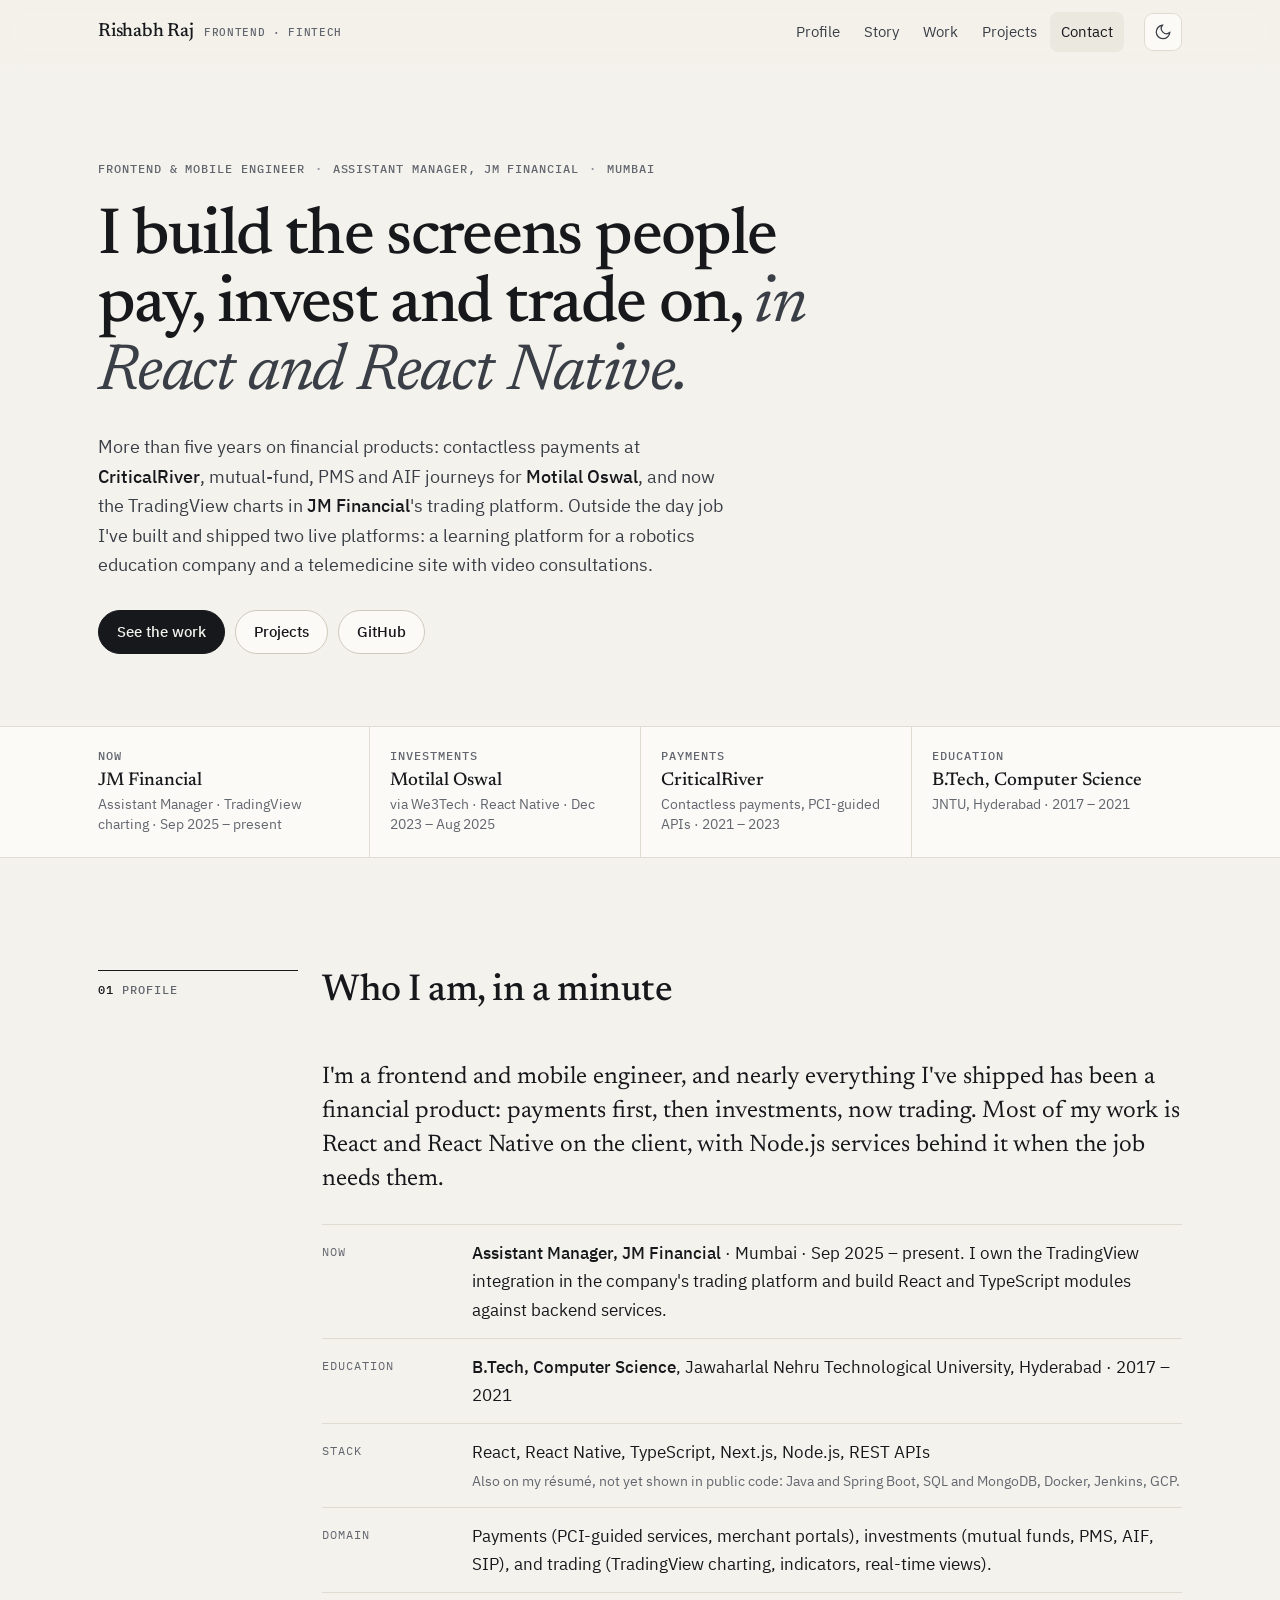
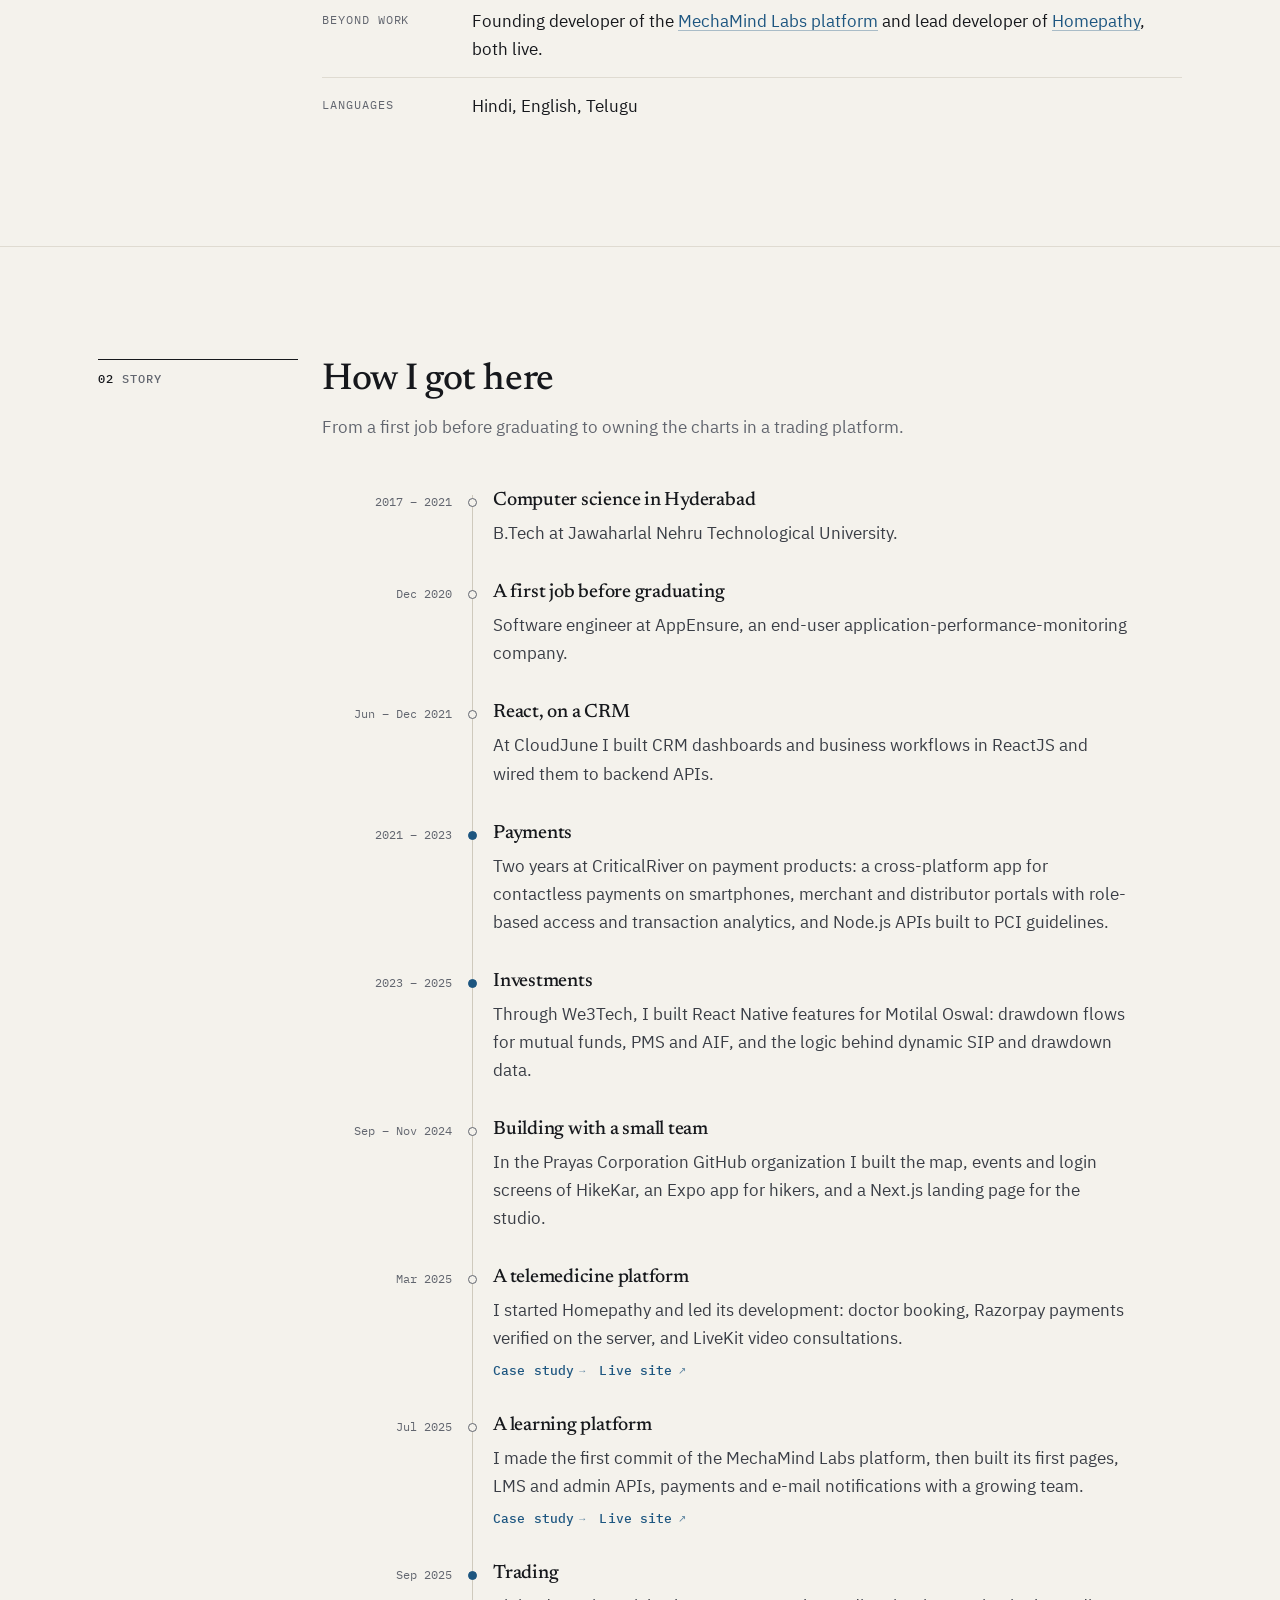
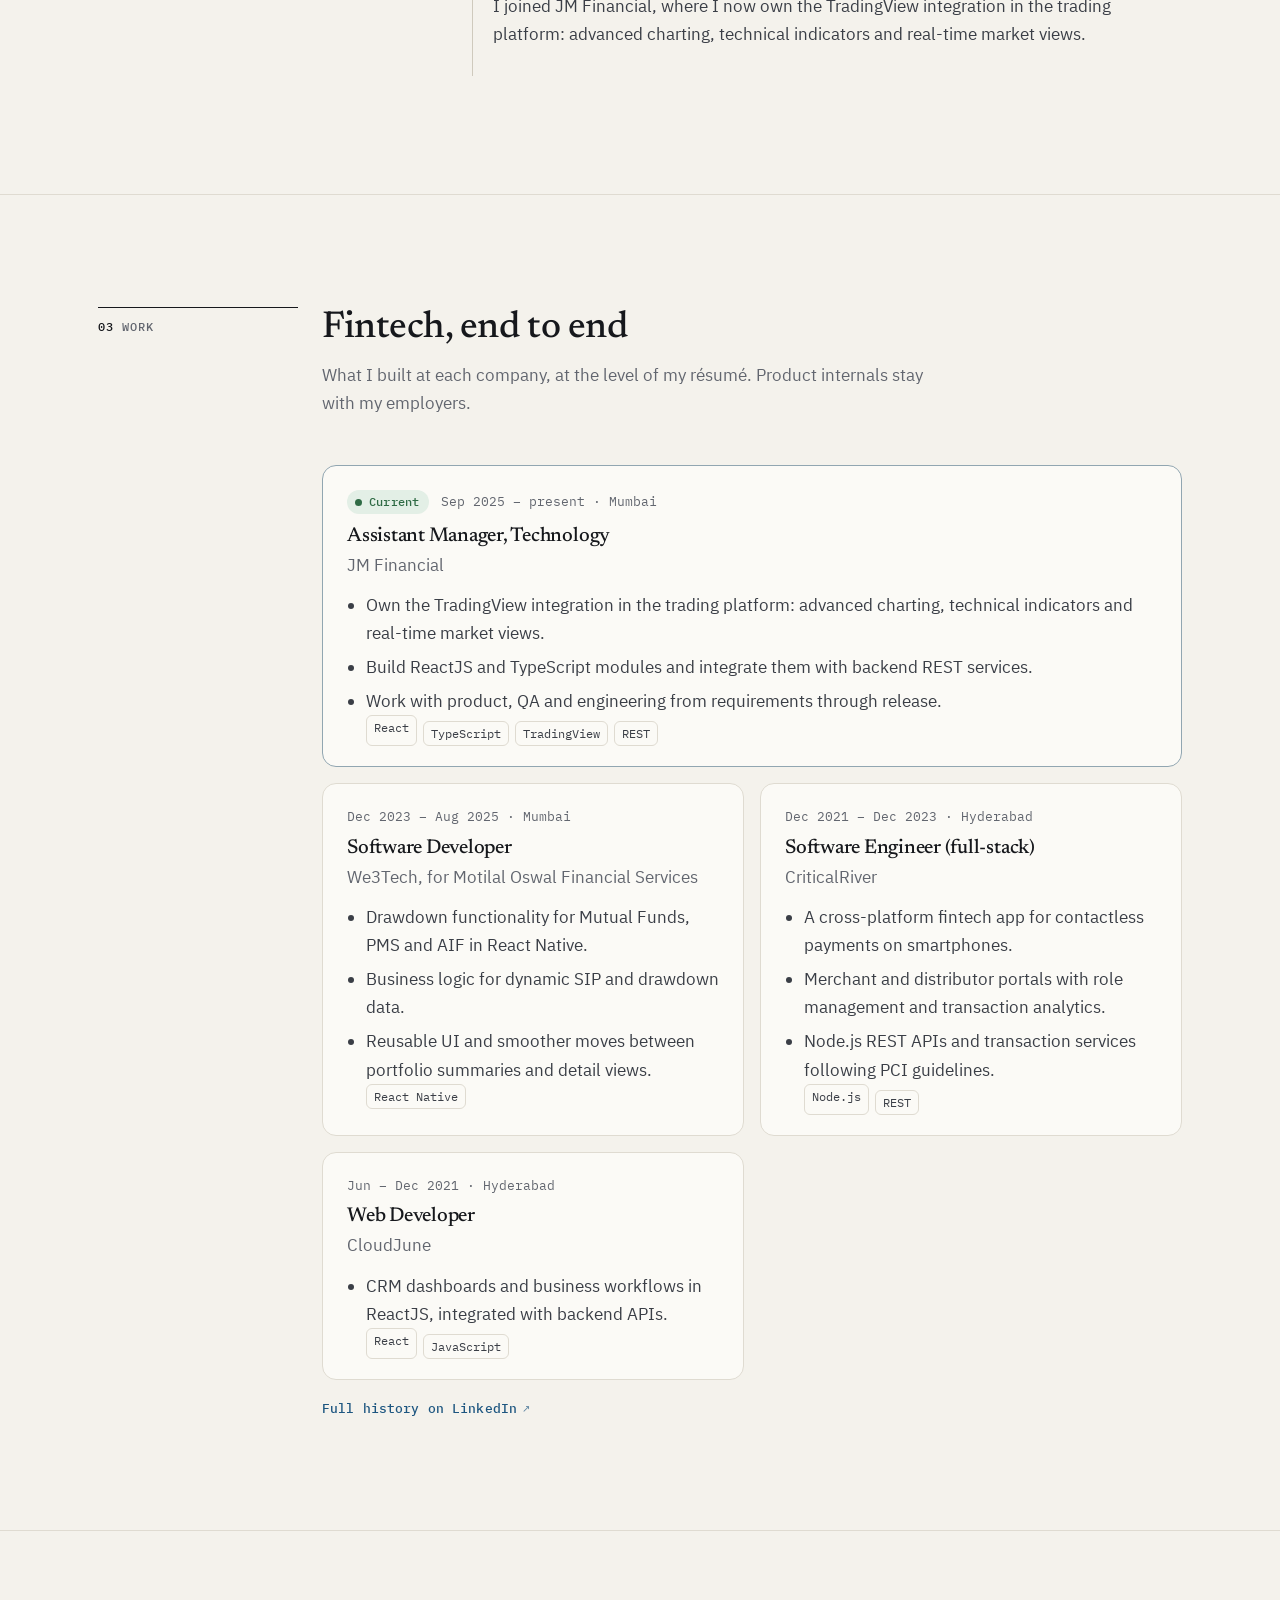
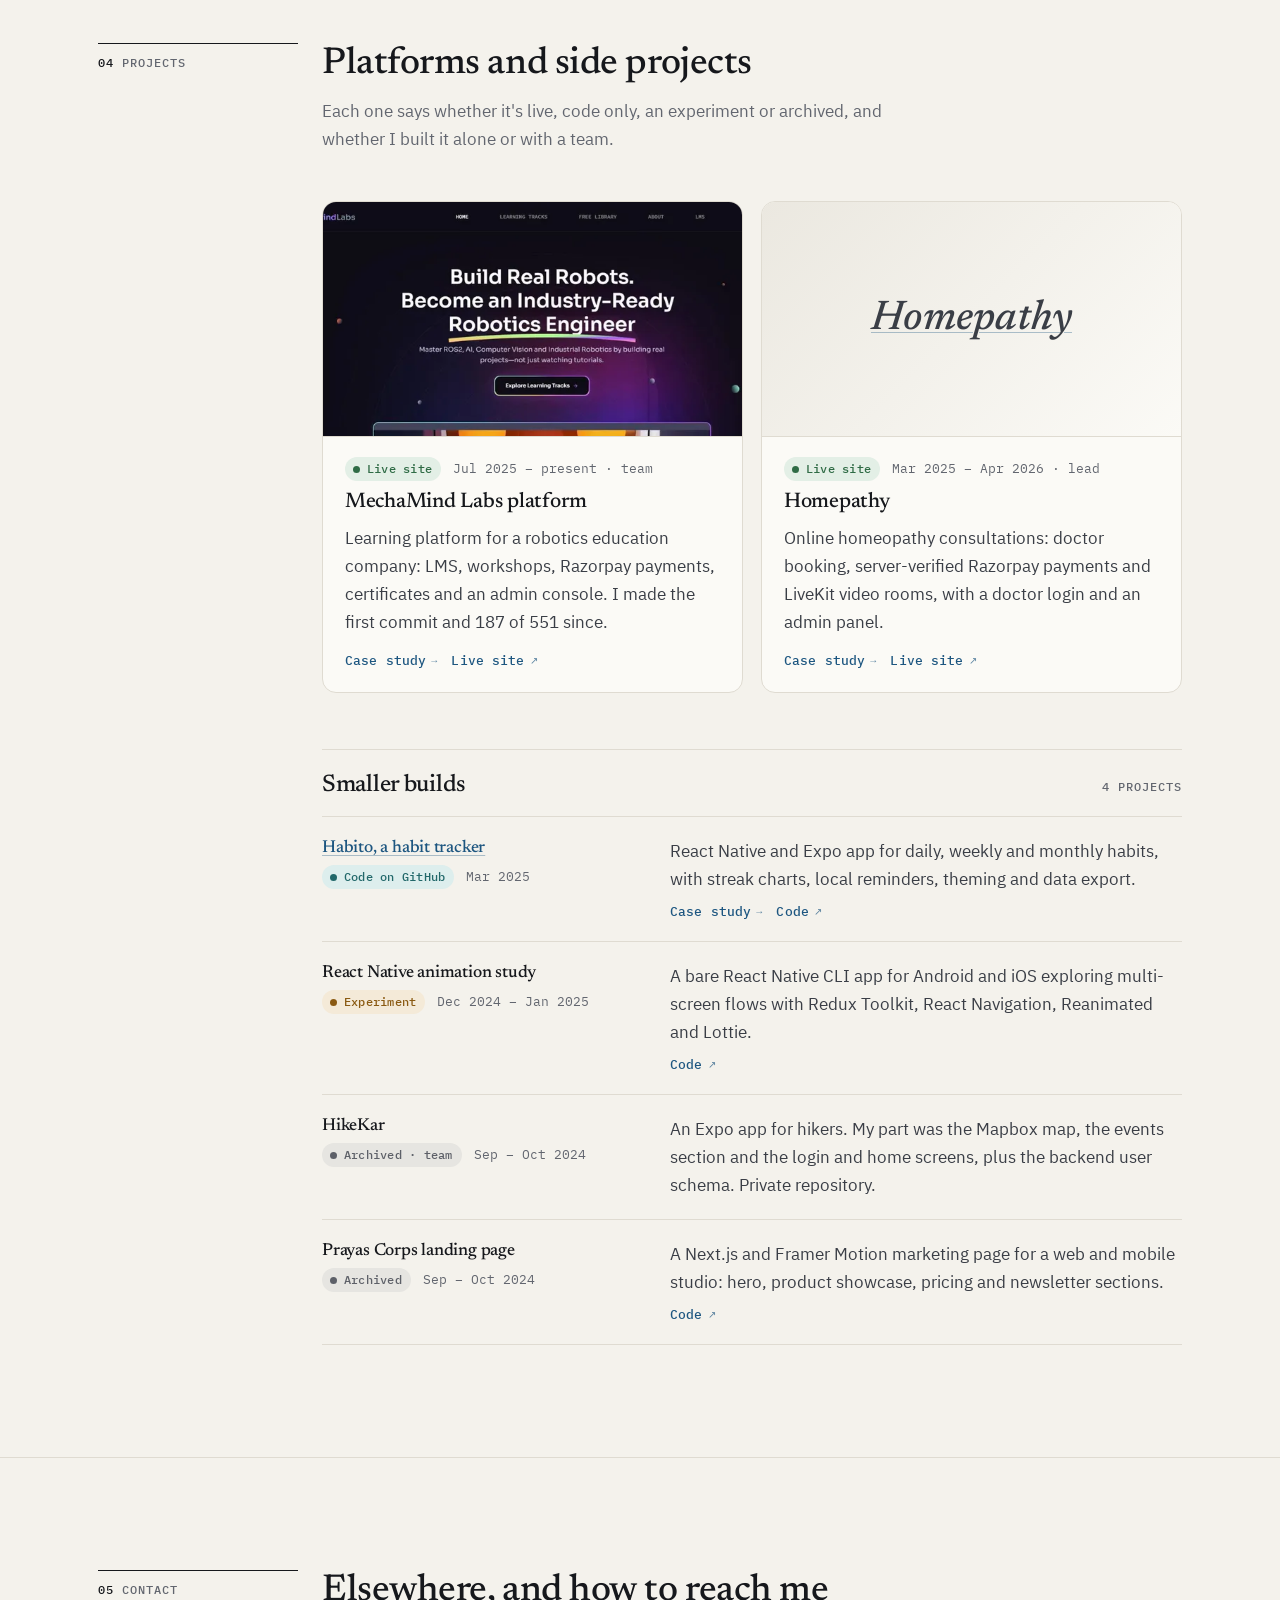
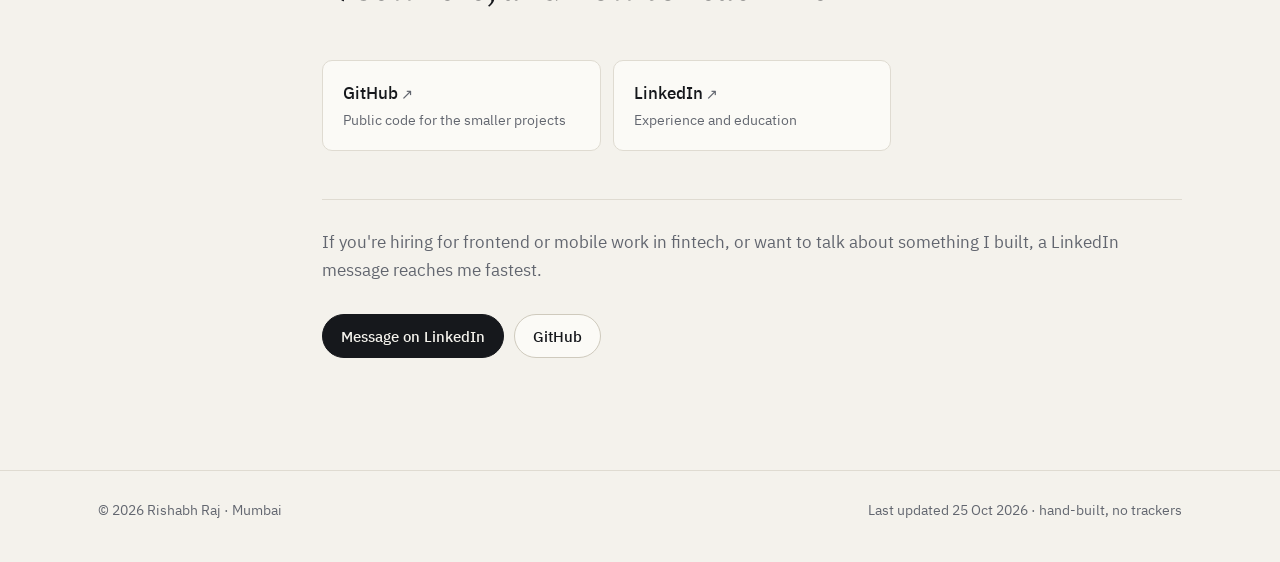
==== commit 7b787252: "Remove music content; add MechaMind Labs and Homepathy case studies - drop XOHRA REALM case study, S" ====
--- a/index.html
+++ b/index.html
@@ -55,7 +55,7 @@
     <div>
       <div class="eyebrow"><span>Frontend &amp; mobile engineer</span><span>Assistant Manager, JM Financial</span><span>Mumbai</span></div>
       <h1 id="hero-title">I build the screens people pay, invest and trade on, <em>in React and React Native.</em></h1>
-      <p class="lede">More than five years on financial products: contactless payments at <strong>CriticalRiver</strong>, mutual-fund, PMS and AIF journeys for <strong>Motilal Oswal</strong>, and now the TradingView charts in <strong>JM Financial</strong>'s trading platform. On my own time I build web and mobile apps; the latest is an audio-reactive site for a music collective.</p>
+      <p class="lede">More than five years on financial products: contactless payments at <strong>CriticalRiver</strong>, mutual-fund, PMS and AIF journeys for <strong>Motilal Oswal</strong>, and now the TradingView charts in <strong>JM Financial</strong>'s trading platform. Outside the day job I've built and shipped two live platforms: a learning platform for a robotics education company and a telemedicine site with video consultations.</p>
       <div class="btns">
         <a class="btn primary" href="#work">See the work</a>
         <a class="btn" href="#projects">Projects</a>
@@ -92,8 +92,8 @@
         <dd>React, React Native, TypeScript, Next.js, Node.js, REST APIs<span class="aside">Also on my résumé, not yet shown in public code: Java and Spring Boot, SQL and MongoDB, Docker, Jenkins, GCP.</span></dd>
         <dt>Domain</dt>
         <dd>Payments (PCI-guided services, merchant portals), investments (mutual funds, PMS, AIF, SIP), and trading (TradingView charting, indicators, real-time views).</dd>
-        <dt>Outside work</dt>
-        <dd>I also write and produce music as <a href="https://open.spotify.com/artist/5HrhFZA02LRhm51CEAOMgw" target="_blank" rel="noopener">Shaan Zayin</a>. The <a href="projects/xohra-realm/">XOHRA REALM</a> site is where the two meet.</dd>
+        <dt>Beyond work</dt>
+        <dd>Founding developer of the <a href="projects/mechamind/">MechaMind Labs platform</a> and lead developer of <a href="projects/homepathy/">Homepathy</a>, both live.</dd>
         <dt>Languages</dt>
         <dd>Hindi, English, Telugu</dd>
       </dl>
@@ -115,9 +115,11 @@
         <li class="chapter reveal"><div class="when">Jun – Dec 2021</div><div><h3>React, on a CRM</h3><p>At CloudJune I built CRM dashboards and business workflows in ReactJS and wired them to backend APIs.</p></div></li>
         <li class="chapter key reveal"><div class="when">2021 – 2023</div><div><h3>Payments</h3><p>Two years at CriticalRiver on payment products: a cross-platform app for contactless payments on smartphones, merchant and distributor portals with role-based access and transaction analytics, and Node.js APIs built to PCI guidelines.</p></div></li>
         <li class="chapter key reveal"><div class="when">2023 – 2025</div><div><h3>Investments</h3><p>Through We3Tech, I built React Native features for Motilal Oswal: drawdown flows for mutual funds, PMS and AIF, and the logic behind dynamic SIP and drawdown data.</p></div></li>
+        <li class="chapter reveal"><div class="when">Sep – Nov 2024</div><div><h3>Building with a small team</h3><p>In the Prayas Corporation GitHub organization I built the map, events and login screens of HikeKar, an Expo app for hikers, and a Next.js landing page for the studio.</p></div></li>
+        <li class="chapter reveal"><div class="when">Mar 2025</div><div><h3>A telemedicine platform</h3><p>I started Homepathy and led its development: doctor booking, Razorpay payments verified on the server, and LiveKit video consultations.</p><div class="chips"><a class="chip int" href="projects/homepathy/">Case study</a><a class="chip" href="https://homepathy.in/" target="_blank" rel="noopener">Live site</a></div></div></li>
+        <li class="chapter reveal"><div class="when">Jul 2025</div><div><h3>A learning platform</h3><p>I made the first commit of the MechaMind Labs platform, then built its first pages, LMS and admin APIs, payments and e-mail notifications with a growing team.</p><div class="chips"><a class="chip int" href="projects/mechamind/">Case study</a><a class="chip" href="https://www.mechamindlabs.com/" target="_blank" rel="noopener">Live site</a></div></div></li>
         <li class="chapter key reveal"><div class="when">Sep 2025</div><div><h3>Trading</h3><p>I joined JM Financial, where I now own the TradingView integration in the trading platform: advanced charting, technical indicators and real-time market views.</p></div></li>
-        <li class="chapter reveal"><div class="when">May 2026</div><div><h3>Building outside work</h3><p>I designed and built the XOHRA REALM website for an independent music collective: a player that survives page changes and drives an audio-reactive 3D scene.</p><div class="chips"><a class="chip int" href="projects/xohra-realm/">Case study</a><a class="chip" href="https://xohrarealmartists.vercel.app" target="_blank" rel="noopener">Live site</a></div></div></li>
-      </ol>
+      </ol>      </ol>
     </div>
   </div>
 </section>
@@ -182,37 +184,45 @@
   <div class="wrap">
     <div class="sec-head reveal">
       <div class="num"><b>04</b>Projects</div>
-      <div><h2>Things I built on my own</h2><p class="lead">Newest first. Each one says whether it's live, code only or an experiment, and links to the source.</p></div>
+      <div><h2>Platforms and side projects</h2><p class="lead">Each one says whether it's live, code only, an experiment or archived, and whether I built it alone or with a team.</p></div>
     </div>
     <div class="sec-body">
       <div class="proj-grid">
         <article class="proj reveal">
-          <a class="media" href="projects/xohra-realm/" tabindex="-1" aria-hidden="true"><img src="assets/img/xohra-home-720.webp" srcset="assets/img/xohra-home-720.webp 720w, assets/img/xohra-home-1280.webp 1280w" sizes="(max-width:760px) 92vw, 440px" width="1280" height="579" loading="lazy" decoding="async" alt="XOHRA REALM home page: the collective's name in gold over an illustration of musicians hiding behind their instruments"></a>
+          <a class="media" href="projects/mechamind/" tabindex="-1" aria-hidden="true"><img src="assets/img/mechamind-home-720.webp" srcset="assets/img/mechamind-home-720.webp 720w, assets/img/mechamind-home-1280.webp 1280w" sizes="(max-width:760px) 92vw, 440px" width="1280" height="592" loading="lazy" decoding="async" alt="MechaMind Labs home page with the headline Build Real Robots"></a>
           <div class="body">
-            <div class="meta"><span class="status st-live">Live site</span><span class="dates">May 2026</span></div>
-            <h3><a href="projects/xohra-realm/">XOHRA REALM</a></h3>
-            <p>The website for an independent music collective: artist roster, profiles and a player that keeps playing across pages and drives an audio-reactive 3D scene.</p>
-            <div class="chips"><a class="chip int" href="projects/xohra-realm/">Case study</a><a class="chip" href="https://xohrarealmartists.vercel.app" target="_blank" rel="noopener">Live site</a><a class="chip" href="https://github.com/rishabh-raj-dev/XOHRAREALM" target="_blank" rel="noopener">Code</a></div>
+            <div class="meta"><span class="status st-live">Live site</span><span class="dates">Jul 2025 – present · team</span></div>
+            <h3><a href="projects/mechamind/">MechaMind Labs platform</a></h3>
+            <p>Learning platform for a robotics education company: LMS, workshops, Razorpay payments, certificates and an admin console. I made the first commit and 187 of 551 since.</p>
+            <div class="chips"><a class="chip int" href="projects/mechamind/">Case study</a><a class="chip" href="https://www.mechamindlabs.com/" target="_blank" rel="noopener">Live site</a></div>
           </div>
         </article>
         <article class="proj reveal">
-          <a class="media type" href="projects/habito/" tabindex="-1" aria-hidden="true">Habito</a>
+          <a class="media type" href="projects/homepathy/" tabindex="-1" aria-hidden="true">Homepathy</a>
           <div class="body">
-            <div class="meta"><span class="status st-code">Code on GitHub</span><span class="dates">Mar 2025</span></div>
-            <h3><a href="projects/habito/">Habito, a habit tracker</a></h3>
-            <p>A React Native and Expo app for daily, weekly and monthly habits, with streak charts, local reminders, light and dark themes, and data export.</p>
-            <div class="chips"><a class="chip int" href="projects/habito/">Case study</a><a class="chip" href="https://github.com/rishabh-raj-dev/niyam-it" target="_blank" rel="noopener">Code</a></div>
+            <div class="meta"><span class="status st-live">Live site</span><span class="dates">Mar 2025 – Apr 2026 · lead</span></div>
+            <h3><a href="projects/homepathy/">Homepathy</a></h3>
+            <p>Online homeopathy consultations: doctor booking, server-verified Razorpay payments and LiveKit video rooms, with a doctor login and an admin panel.</p>
+            <div class="chips"><a class="chip int" href="projects/homepathy/">Case study</a><a class="chip" href="https://homepathy.in/" target="_blank" rel="noopener">Live site</a></div>
           </div>
         </article>
       </div>
 
-      <div class="sub reveal"><h3>Smaller builds</h3><span class="label">2 projects</span></div>
+      <div class="sub reveal"><h3>Smaller builds</h3><span class="label">4 projects</span></div>
       <div class="rows">
+        <div class="row reveal">
+          <div><h4><a href="projects/habito/">Habito, a habit tracker</a></h4><div class="meta"><span class="status st-code">Code on GitHub</span><span class="dates">Mar 2025</span></div></div>
+          <div><p>React Native and Expo app for daily, weekly and monthly habits, with streak charts, local reminders, theming and data export.</p><div class="chips"><a class="chip int" href="projects/habito/">Case study</a><a class="chip" href="https://github.com/rishabh-raj-dev/niyam-it" target="_blank" rel="noopener">Code</a></div></div>
+        </div>
         <div class="row reveal">
           <div><h4>React Native animation study</h4><div class="meta"><span class="status st-exp">Experiment</span><span class="dates">Dec 2024 – Jan 2025</span></div></div>
           <div><p>A bare React Native CLI app for Android and iOS exploring multi-screen flows with Redux Toolkit, React Navigation, Reanimated and Lottie.</p><div class="chips"><a class="chip" href="https://github.com/rishabh-raj-dev/loan-app" target="_blank" rel="noopener">Code</a></div></div>
         </div>
         <div class="row reveal">
+          <div><h4>HikeKar</h4><div class="meta"><span class="status st-arch">Archived · team</span><span class="dates">Sep – Oct 2024</span></div></div>
+          <div><p>An Expo app for hikers. My part was the Mapbox map, the events section and the login and home screens, plus the backend user schema. Private repository.</p></div>
+        </div>
+        <div class="row reveal">
           <div><h4>Prayas Corps landing page</h4><div class="meta"><span class="status st-arch">Archived</span><span class="dates">Sep – Oct 2024</span></div></div>
           <div><p>A Next.js and Framer Motion marketing page for a web and mobile studio: hero, product showcase, pricing and newsletter sections.</p><div class="chips"><a class="chip" href="https://github.com/rishabh-raj-dev/prayas-corps" target="_blank" rel="noopener">Code</a></div></div>
         </div>
@@ -230,7 +240,7 @@
     </div>
     <div class="sec-body">
       <div class="else reveal">
-        <a href="https://github.com/rishabh-raj-dev" target="_blank" rel="noopener"><div class="p">GitHub</div><div class="r">Code for the projects on this page</div></a>
+        <a href="https://github.com/rishabh-raj-dev" target="_blank" rel="noopener"><div class="p">GitHub</div><div class="r">Public code for the smaller projects</div></a>
         <a href="https://www.linkedin.com/in/rishabh-raj-dev/" target="_blank" rel="noopener"><div class="p">LinkedIn</div><div class="r">Experience and education</div></a>
       </div>
       <div class="contact reveal">
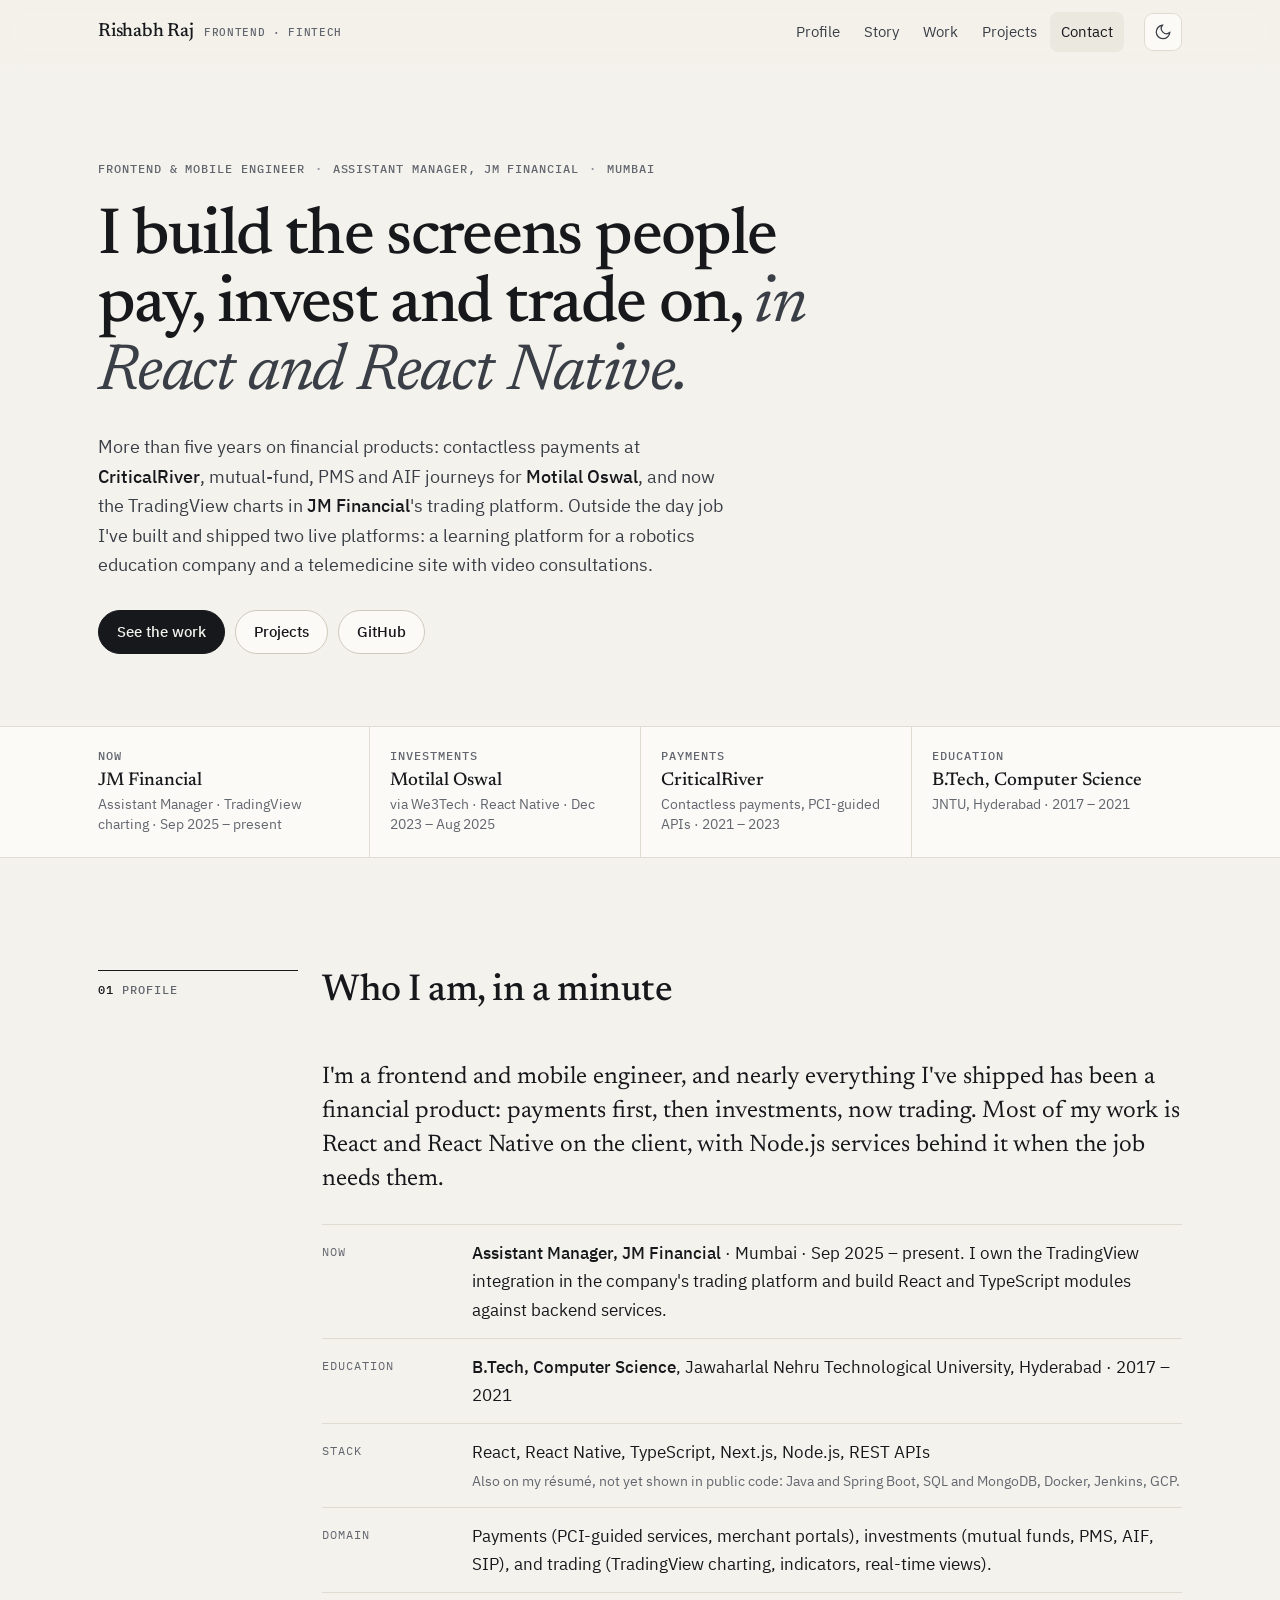
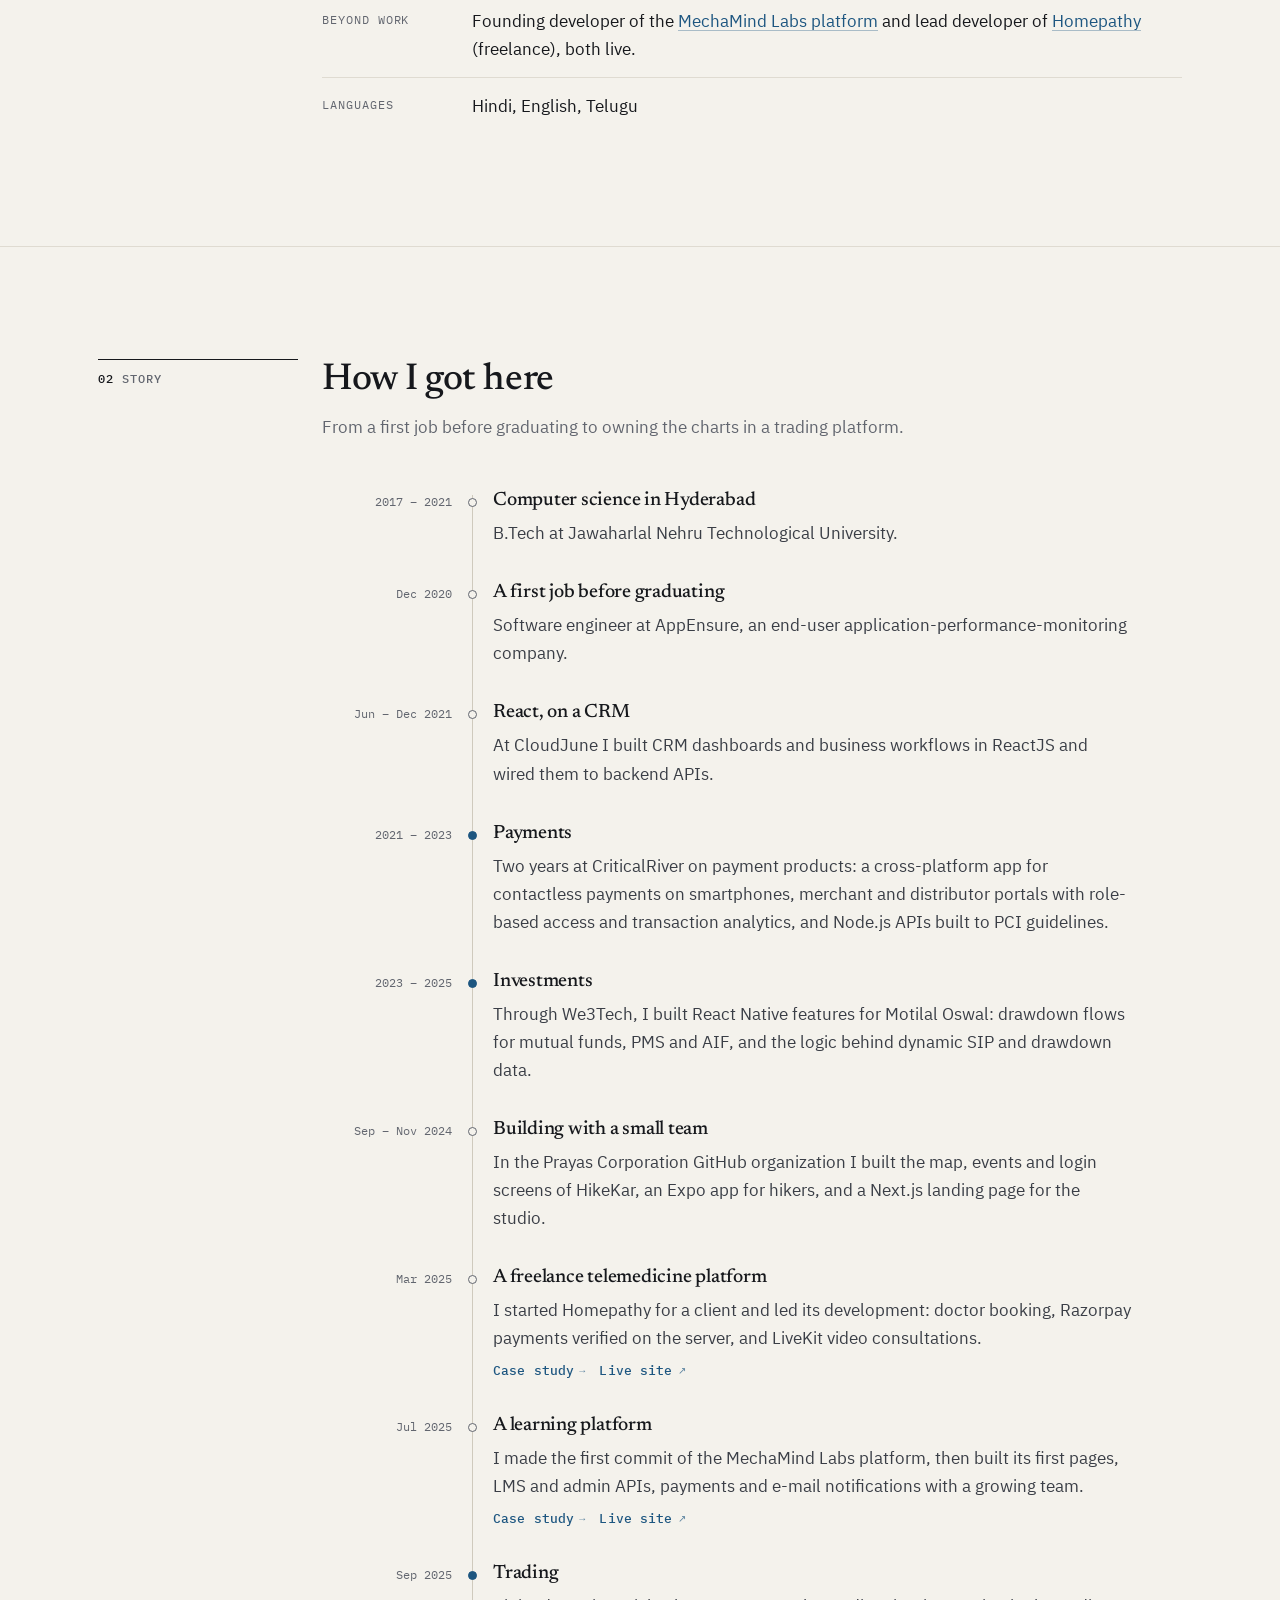
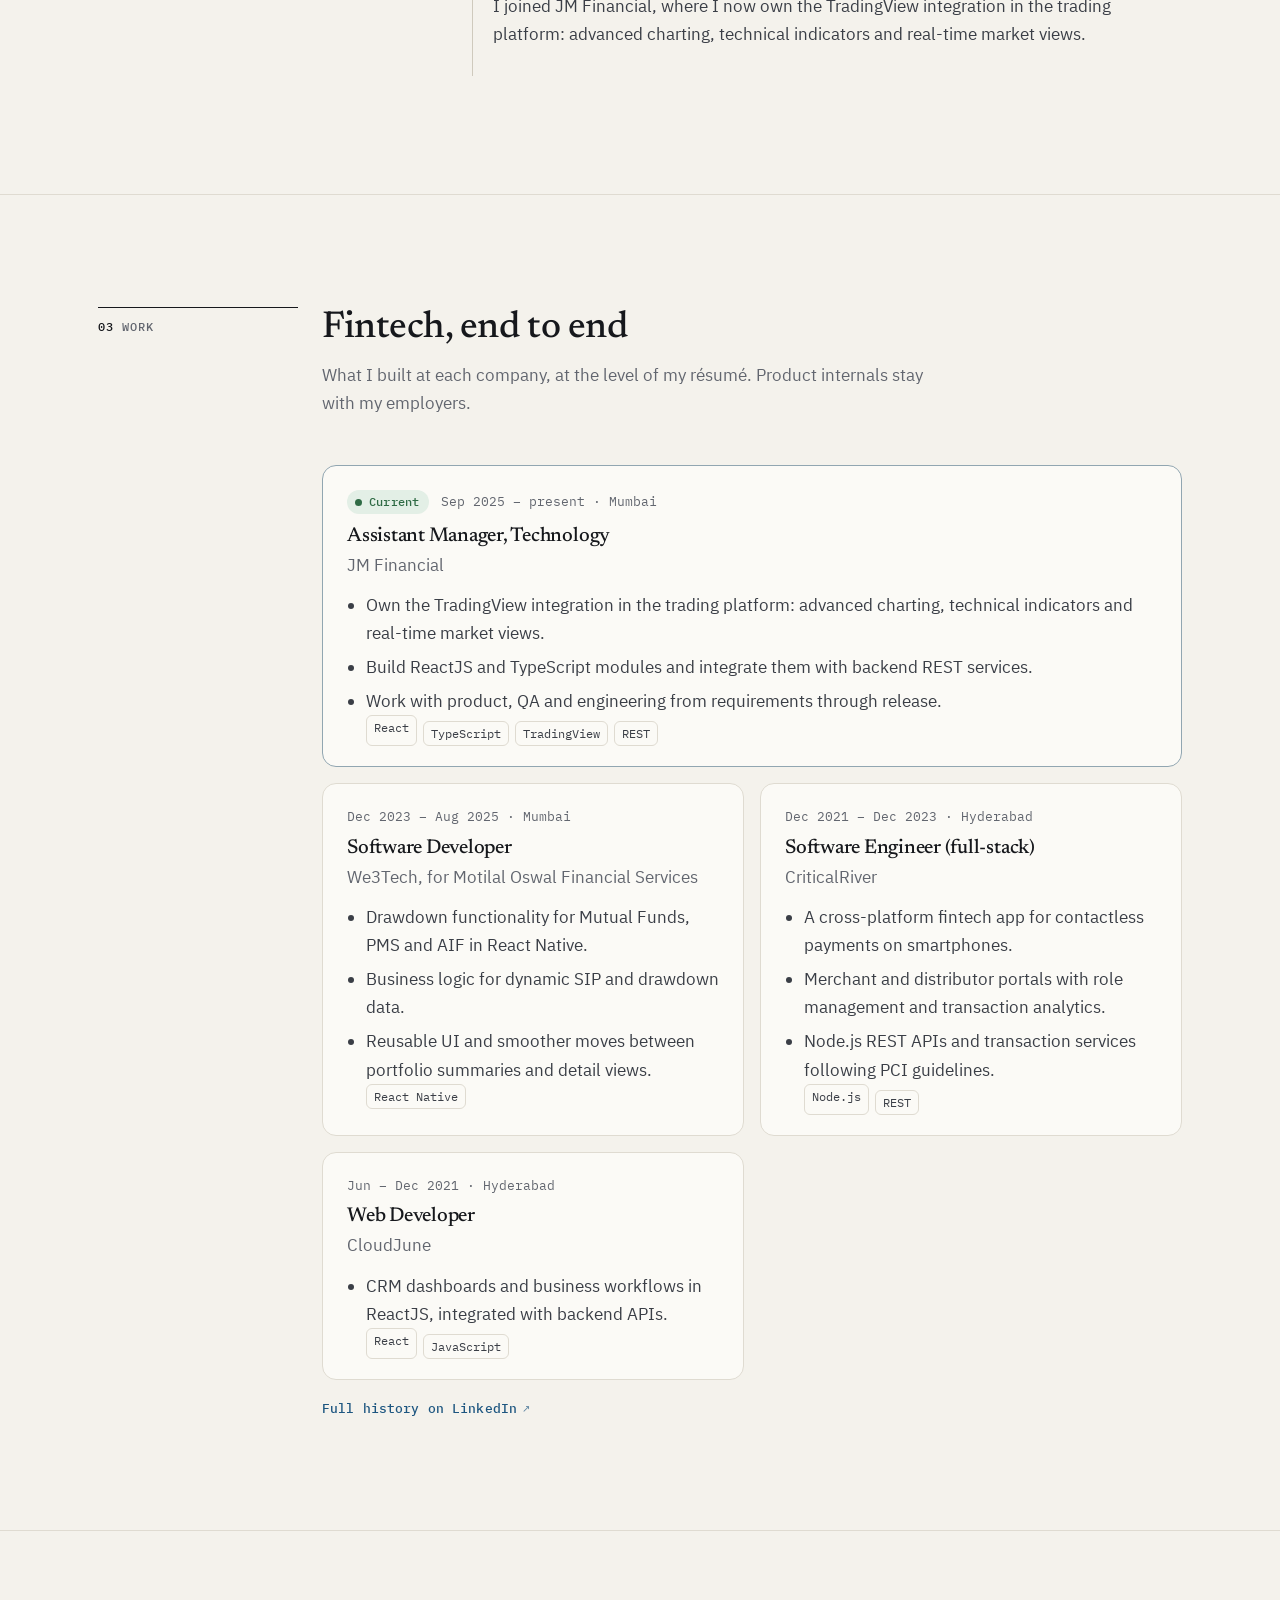
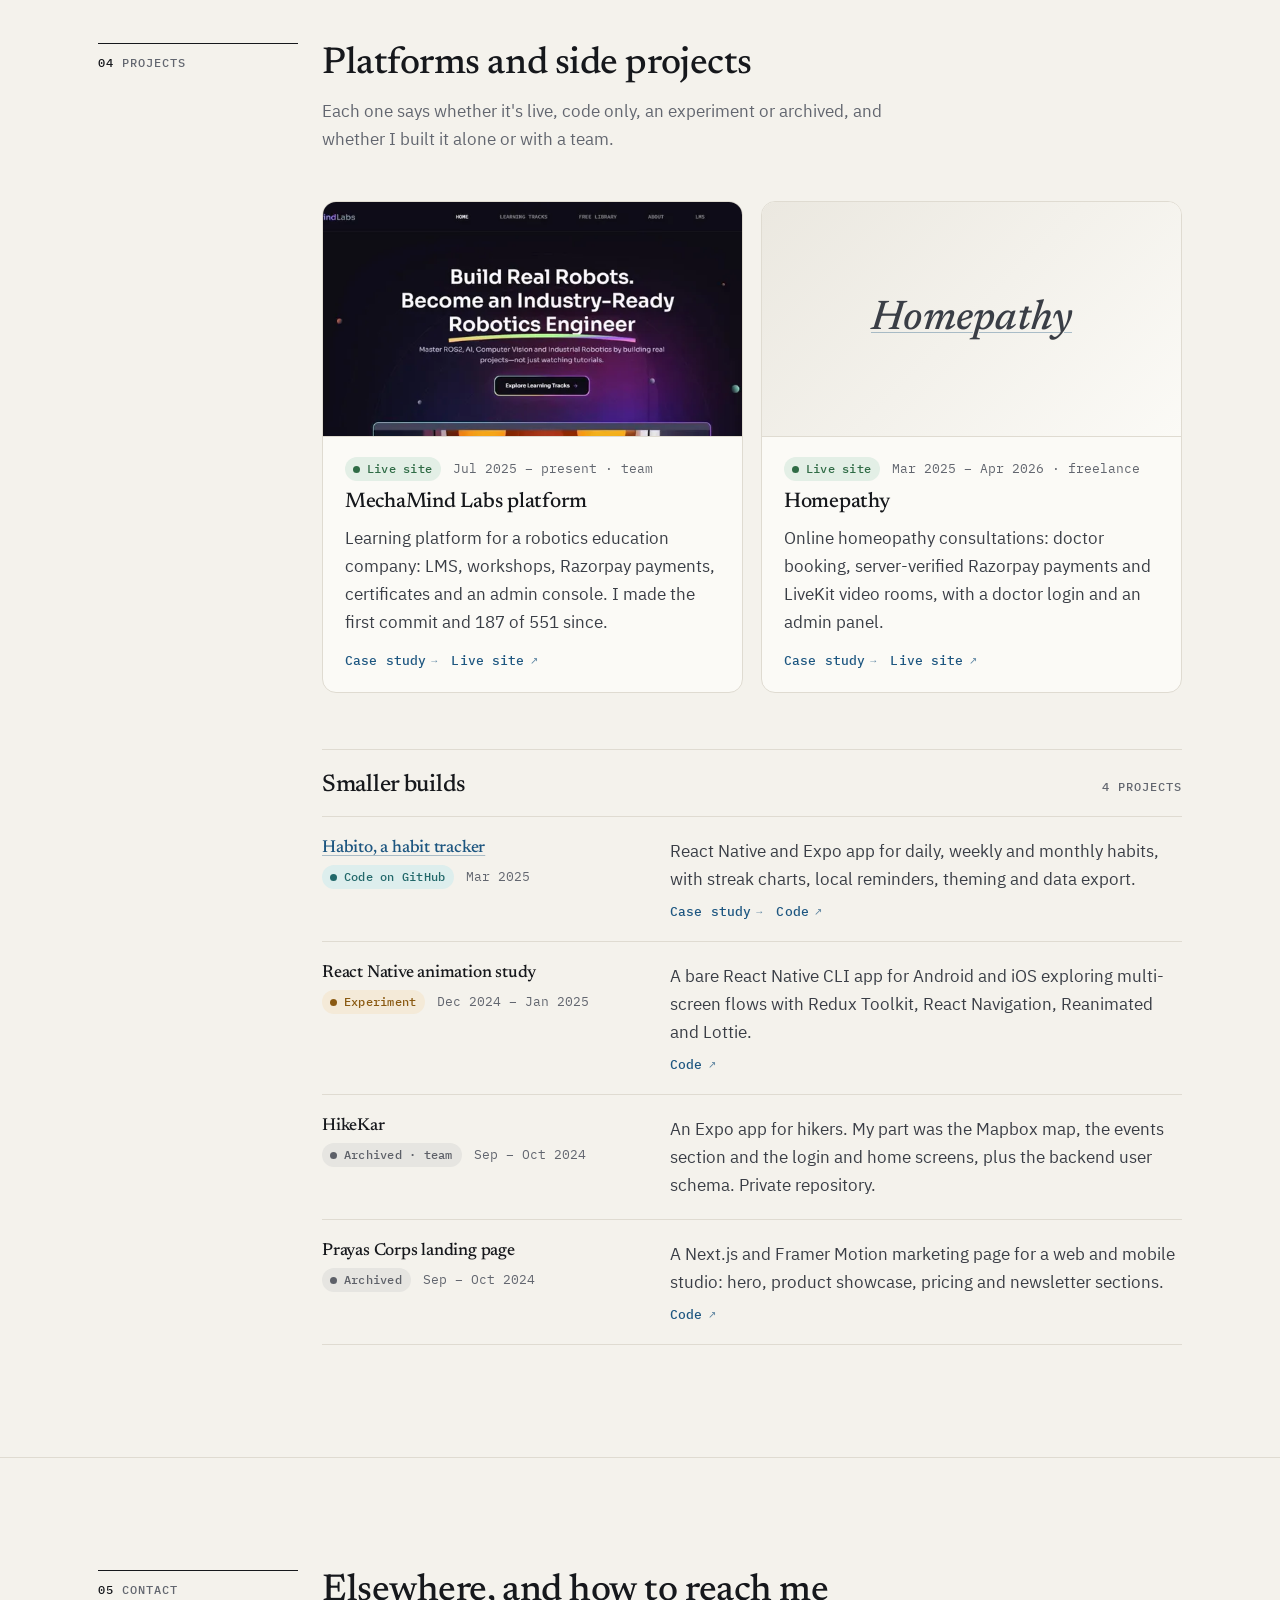
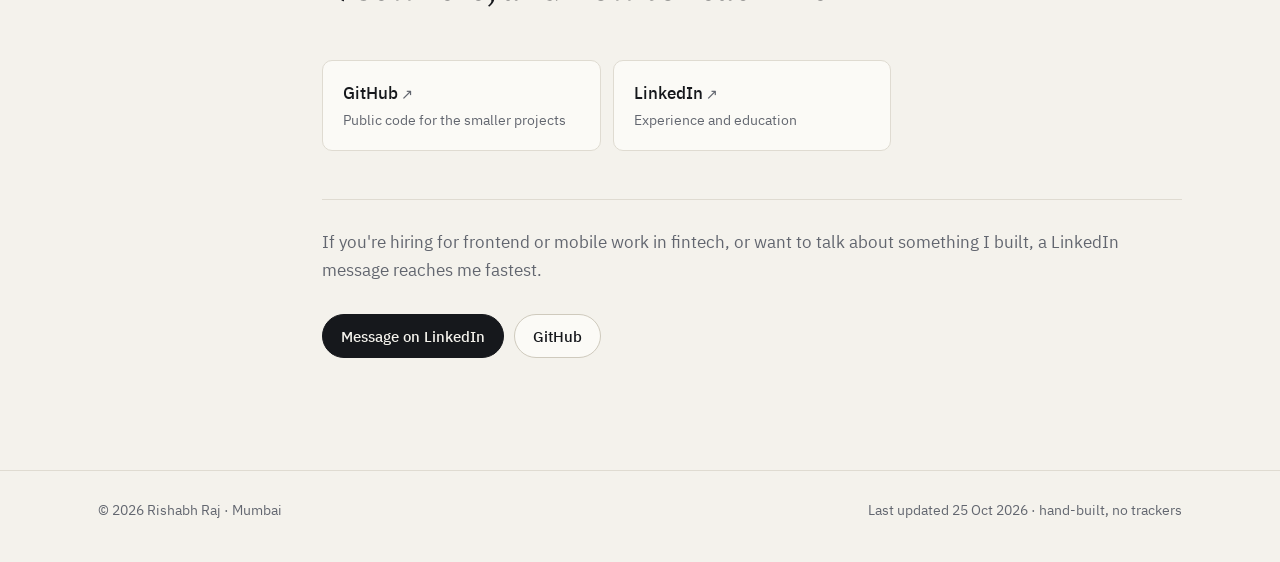
==== commit 0c7ea6d4: "Homepathy: mark as freelance project Co-Authored-By: Claude Opus 5.5 <noreply@anthropic.com>" ====
--- a/index.html
+++ b/index.html
@@ -93,7 +93,7 @@
         <dt>Domain</dt>
         <dd>Payments (PCI-guided services, merchant portals), investments (mutual funds, PMS, AIF, SIP), and trading (TradingView charting, indicators, real-time views).</dd>
         <dt>Beyond work</dt>
-        <dd>Founding developer of the <a href="projects/mechamind/">MechaMind Labs platform</a> and lead developer of <a href="projects/homepathy/">Homepathy</a>, both live.</dd>
+        <dd>Founding developer of the <a href="projects/mechamind/">MechaMind Labs platform</a> and lead developer of <a href="projects/homepathy/">Homepathy</a> (freelance), both live.</dd>
         <dt>Languages</dt>
         <dd>Hindi, English, Telugu</dd>
       </dl>
@@ -116,7 +116,7 @@
         <li class="chapter key reveal"><div class="when">2021 – 2023</div><div><h3>Payments</h3><p>Two years at CriticalRiver on payment products: a cross-platform app for contactless payments on smartphones, merchant and distributor portals with role-based access and transaction analytics, and Node.js APIs built to PCI guidelines.</p></div></li>
         <li class="chapter key reveal"><div class="when">2023 – 2025</div><div><h3>Investments</h3><p>Through We3Tech, I built React Native features for Motilal Oswal: drawdown flows for mutual funds, PMS and AIF, and the logic behind dynamic SIP and drawdown data.</p></div></li>
         <li class="chapter reveal"><div class="when">Sep – Nov 2024</div><div><h3>Building with a small team</h3><p>In the Prayas Corporation GitHub organization I built the map, events and login screens of HikeKar, an Expo app for hikers, and a Next.js landing page for the studio.</p></div></li>
-        <li class="chapter reveal"><div class="when">Mar 2025</div><div><h3>A telemedicine platform</h3><p>I started Homepathy and led its development: doctor booking, Razorpay payments verified on the server, and LiveKit video consultations.</p><div class="chips"><a class="chip int" href="projects/homepathy/">Case study</a><a class="chip" href="https://homepathy.in/" target="_blank" rel="noopener">Live site</a></div></div></li>
+        <li class="chapter reveal"><div class="when">Mar 2025</div><div><h3>A freelance telemedicine platform</h3><p>I started Homepathy for a client and led its development: doctor booking, Razorpay payments verified on the server, and LiveKit video consultations.</p><div class="chips"><a class="chip int" href="projects/homepathy/">Case study</a><a class="chip" href="https://homepathy.in/" target="_blank" rel="noopener">Live site</a></div></div></li>
         <li class="chapter reveal"><div class="when">Jul 2025</div><div><h3>A learning platform</h3><p>I made the first commit of the MechaMind Labs platform, then built its first pages, LMS and admin APIs, payments and e-mail notifications with a growing team.</p><div class="chips"><a class="chip int" href="projects/mechamind/">Case study</a><a class="chip" href="https://www.mechamindlabs.com/" target="_blank" rel="noopener">Live site</a></div></div></li>
         <li class="chapter key reveal"><div class="when">Sep 2025</div><div><h3>Trading</h3><p>I joined JM Financial, where I now own the TradingView integration in the trading platform: advanced charting, technical indicators and real-time market views.</p></div></li>
       </ol>      </ol>
@@ -200,7 +200,7 @@
         <article class="proj reveal">
           <a class="media type" href="projects/homepathy/" tabindex="-1" aria-hidden="true">Homepathy</a>
           <div class="body">
-            <div class="meta"><span class="status st-live">Live site</span><span class="dates">Mar 2025 – Apr 2026 · lead</span></div>
+            <div class="meta"><span class="status st-live">Live site</span><span class="dates">Mar 2025 – Apr 2026 · freelance</span></div>
             <h3><a href="projects/homepathy/">Homepathy</a></h3>
             <p>Online homeopathy consultations: doctor booking, server-verified Razorpay payments and LiveKit video rooms, with a doctor login and an admin panel.</p>
             <div class="chips"><a class="chip int" href="projects/homepathy/">Case study</a><a class="chip" href="https://homepathy.in/" target="_blank" rel="noopener">Live site</a></div>
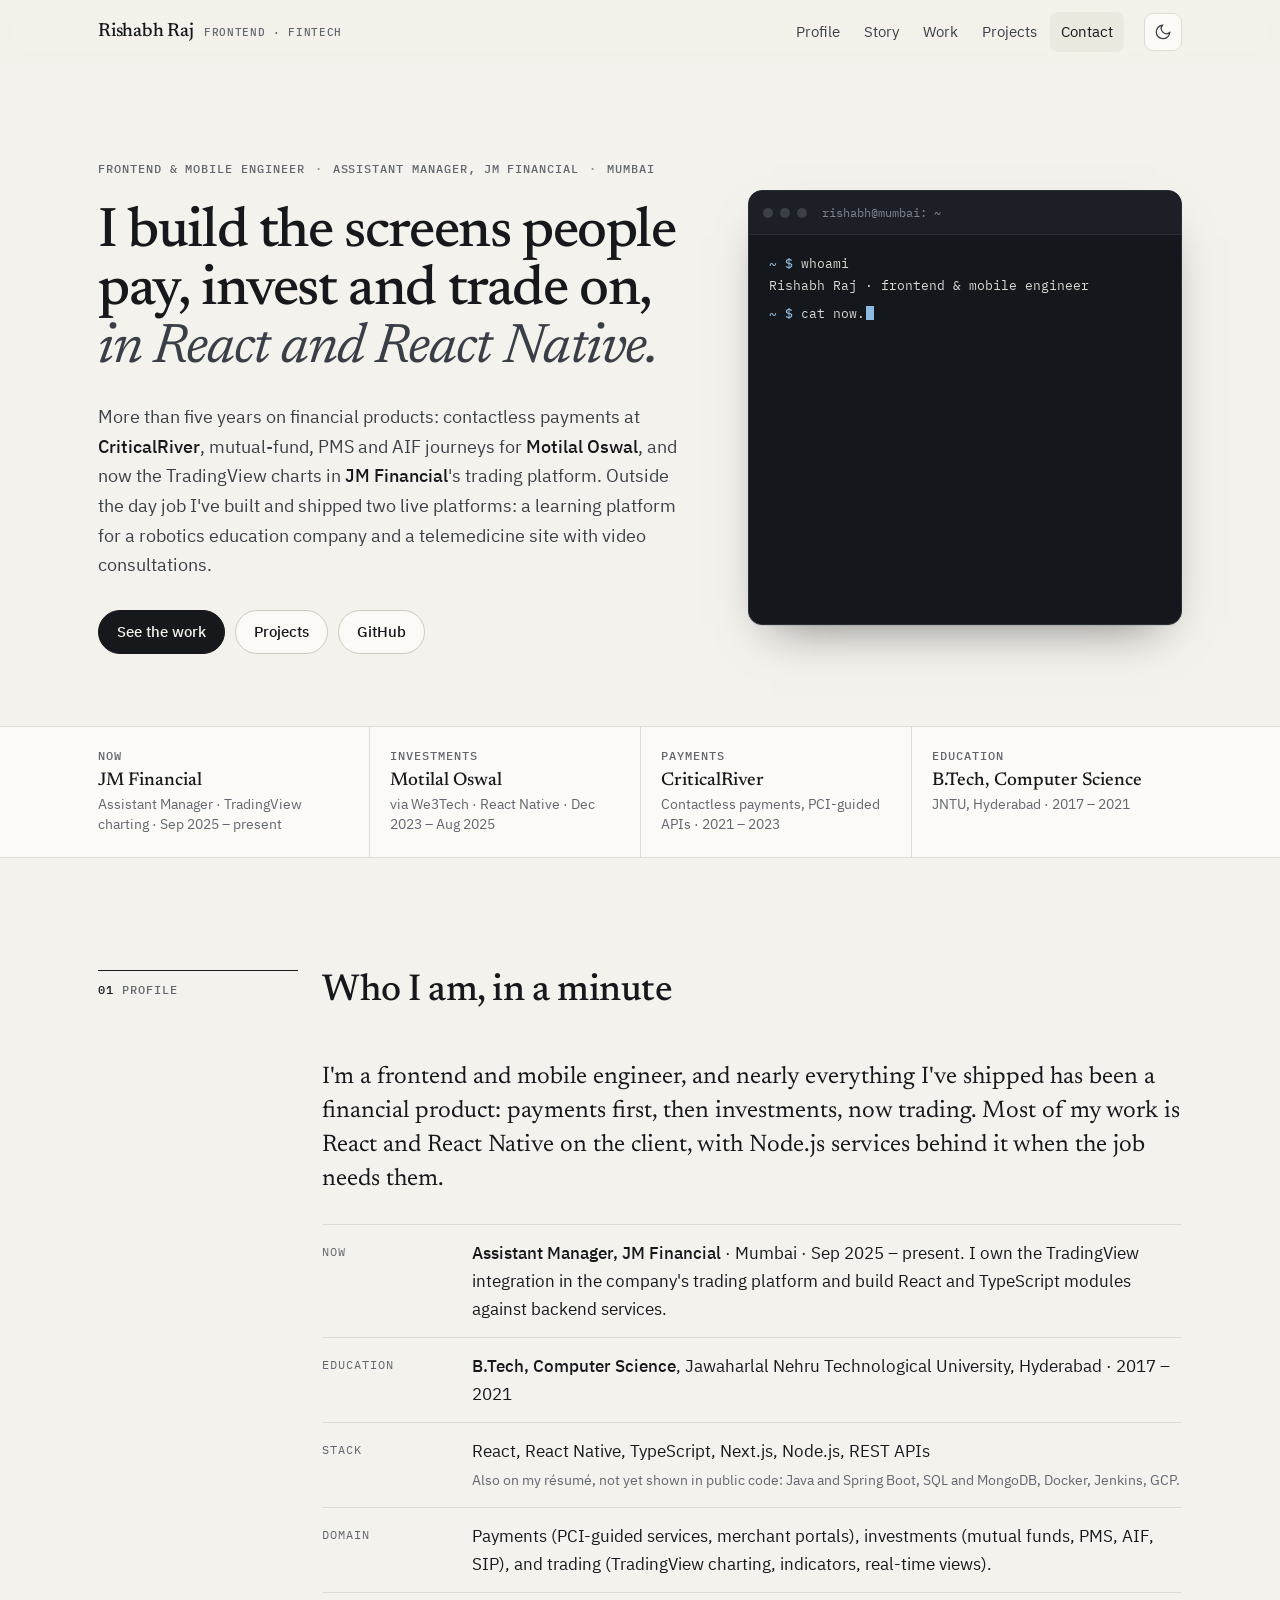
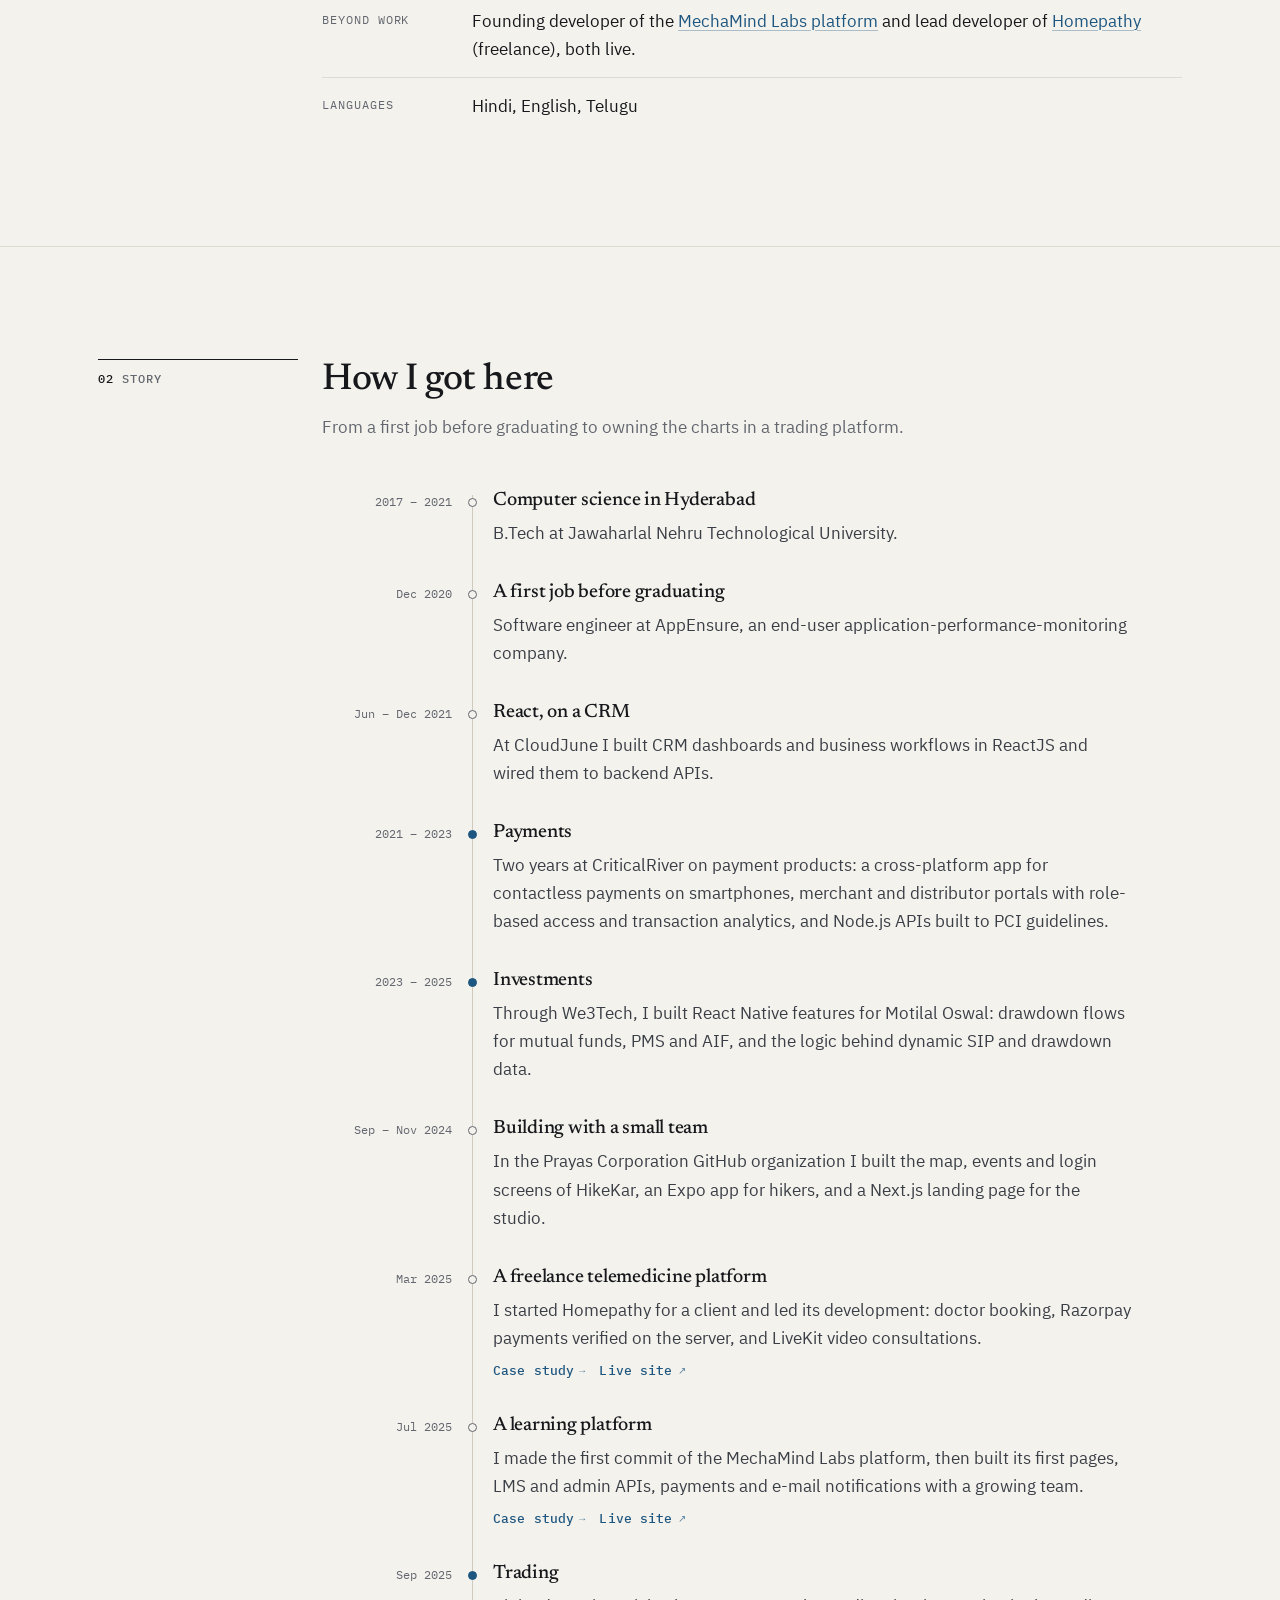
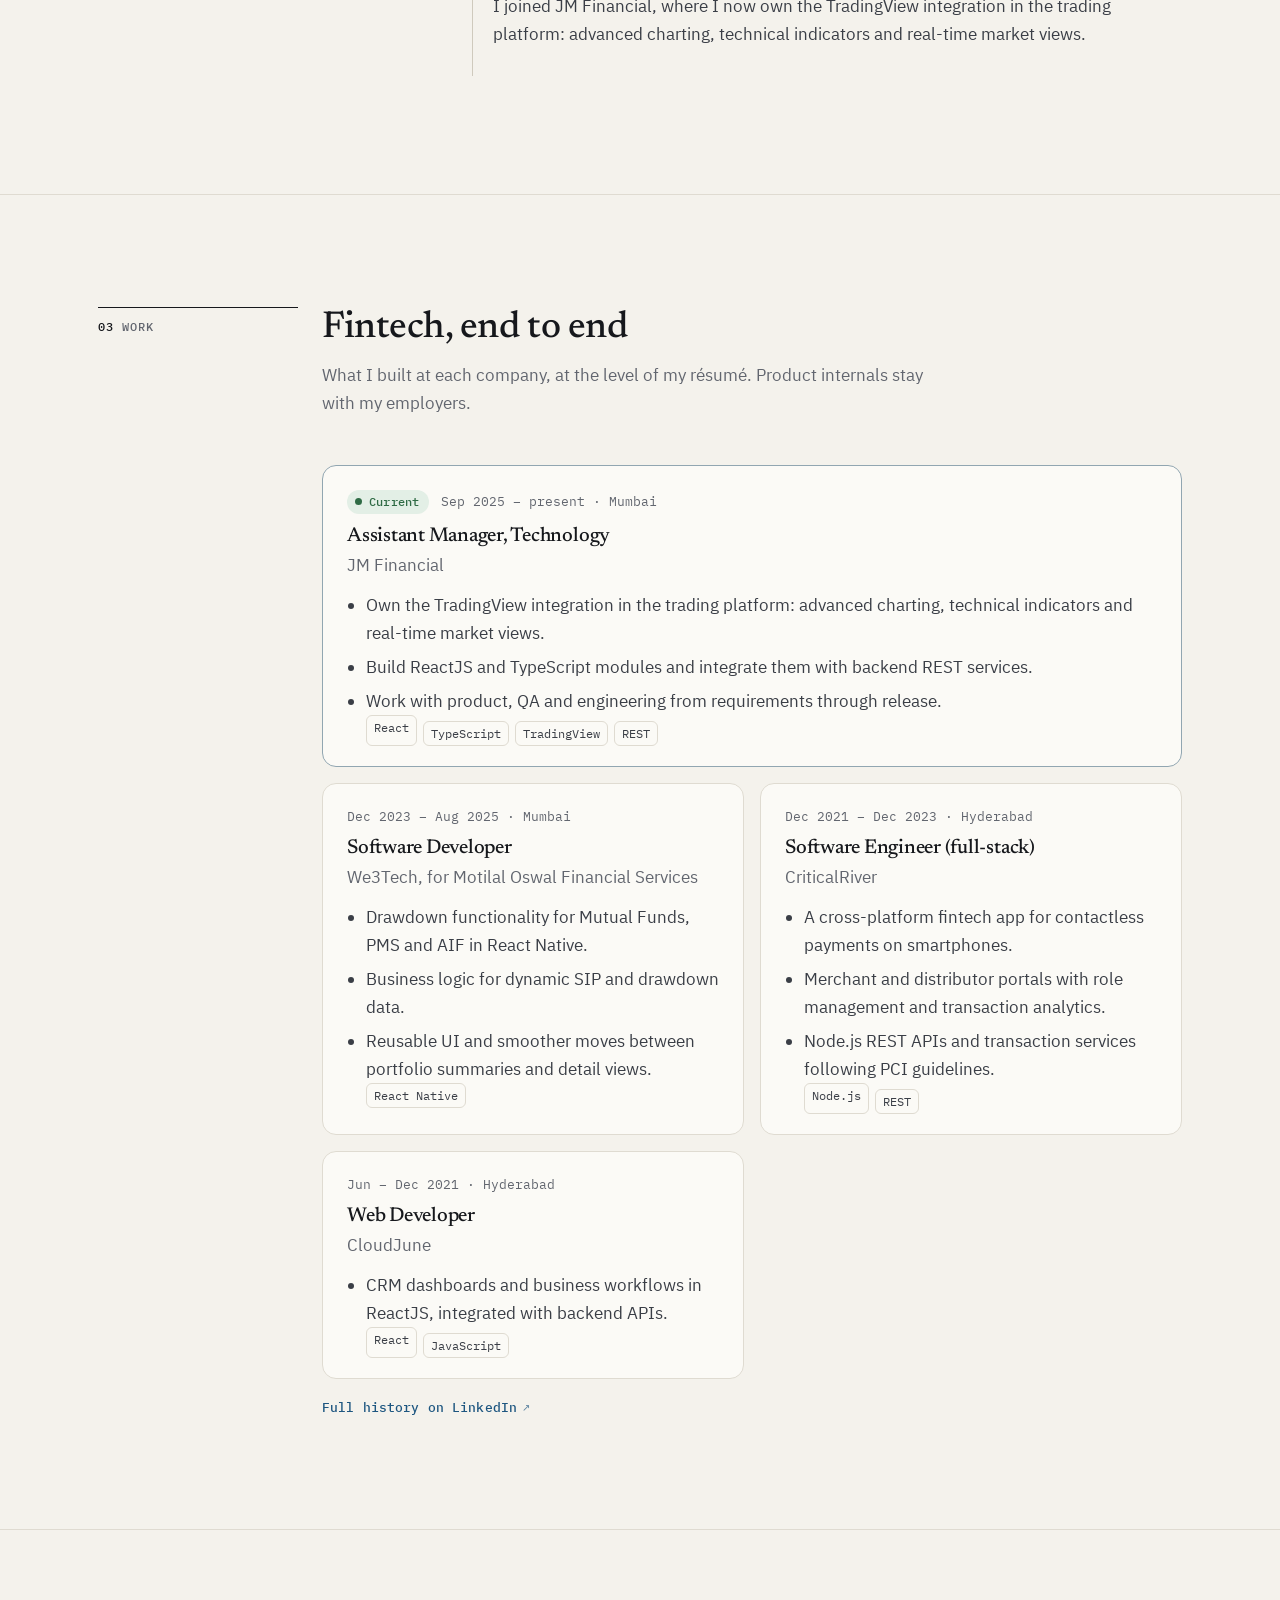
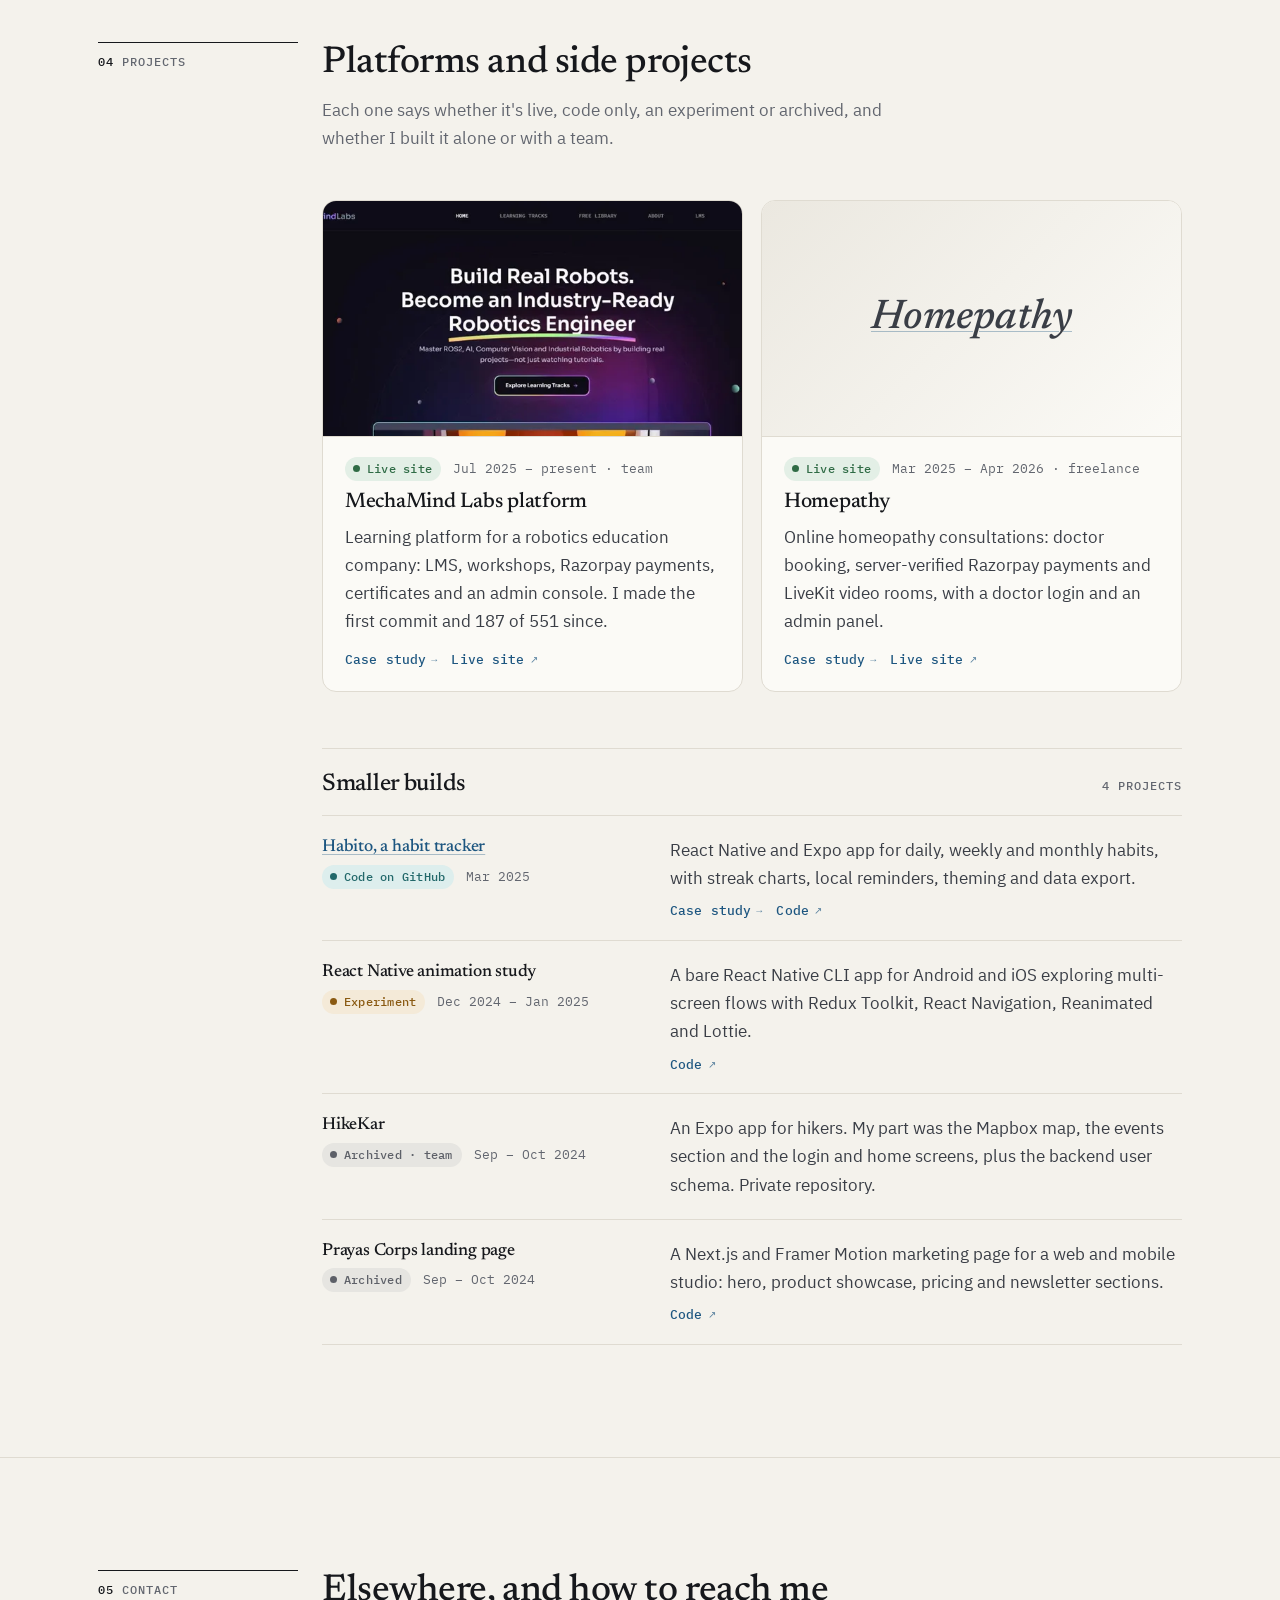
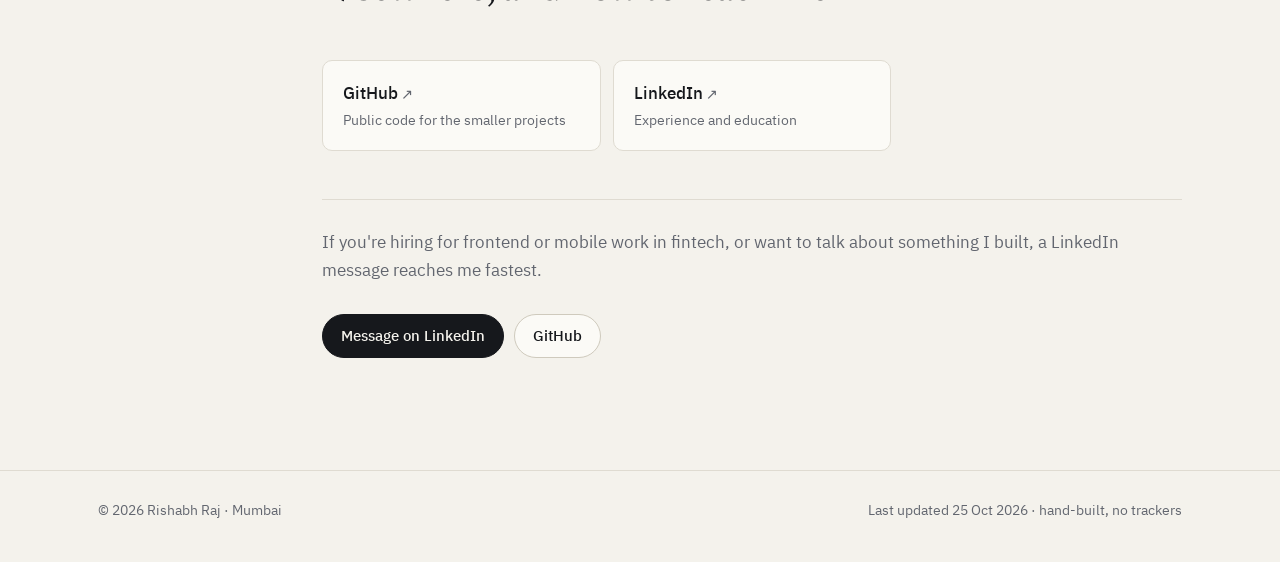
==== commit c2fd63bd: "Add animated terminal to the hero Types a short session (whoami, now.json, career.log, shipped/) bes" ====
--- a/index.html
+++ b/index.html
@@ -51,7 +51,7 @@
 
 <!-- HERO -->
 <section class="hero" aria-labelledby="hero-title">
-  <div class="wrap solo">
+  <div class="wrap">
     <div>
       <div class="eyebrow"><span>Frontend &amp; mobile engineer</span><span>Assistant Manager, JM Financial</span><span>Mumbai</span></div>
       <h1 id="hero-title">I build the screens people pay, invest and trade on, <em>in React and React Native.</em></h1>
@@ -61,6 +61,24 @@
         <a class="btn" href="#projects">Projects</a>
         <a class="btn" href="https://github.com/rishabh-raj-dev" target="_blank" rel="noopener">GitHub</a>
       </div>
+    </div>
+    <div class="term" data-term aria-hidden="true">
+      <div class="term-bar"><i></i><i></i><i></i><span>rishabh@mumbai: ~</span><button type="button" class="term-replay" data-term-replay tabindex="-1">replay</button></div>
+<div class="term-body"><span class="ln cmd"><b>~ $</b> <span data-type>whoami</span></span>
+<span class="ln out">Rishabh Raj · frontend &amp; mobile engineer</span>
+<span class="ln cmd"><b>~ $</b> <span data-type>cat now.json</span></span>
+<span class="ln out">{
+  <s>"at"</s>:    <u>"JM Financial"</u>,
+  <s>"owns"</s>:  <u>"TradingView charting"</u>,
+  <s>"stack"</s>: [<u>"React"</u>, <u>"TypeScript"</u>]
+}</span>
+<span class="ln cmd"><b>~ $</b> <span data-type>tail career.log</span></span>
+<span class="ln out"><em>2025</em>  JM Financial   trading
+<em>2023</em>  Motilal Oswal  investments
+<em>2021</em>  CriticalRiver  payments</span>
+<span class="ln cmd"><b>~ $</b> <span data-type>ls shipped/</span></span>
+<span class="ln out"><u>mechamindlabs.com</u>  <u>homepathy.in</u></span>
+<span class="ln cmd last"><b>~ $</b> <span class="caret"></span></span></div>
     </div>
   </div>
 </section>
--- a/assets/css/site.css
+++ b/assets/css/site.css
@@ -131,6 +131,33 @@
 .hero-media figcaption{font-family:var(--mono);font-size:.74rem;color:var(--muted);margin-top:10px;line-height:1.5}
 .hero-media figcaption b{color:var(--ink);font-weight:500}
 @media (max-width:860px){.hero .wrap{grid-template-columns:1fr}.hero-media{max-width:420px}}
+
+/* hero terminal: a short typed session; always dark, like a real terminal */
+.hero h1{font-size:clamp(2.2rem,4.4vw,3.5rem)}
+.term{--t-bg:#14171b;--t-bar:#1c2026;--t-line:#2a2f37;--t-ink:#d9dbd6;--t-dim:#7f8590;--t-prompt:#8dbbe0;--t-key:#86cdca;--t-str:#e2b56b;--t-year:#8fcaa1;
+  background:var(--t-bg);border:1px solid var(--t-line);border-radius:var(--r-lg);box-shadow:0 1px 0 rgba(0,0,0,.08),0 22px 48px -24px rgba(10,12,16,.55);overflow:hidden;min-width:0}
+.term-bar{display:flex;align-items:center;gap:7px;padding:11px 14px;background:var(--t-bar);border-bottom:1px solid var(--t-line);font:400 .72rem/1 var(--mono);color:var(--t-dim)}
+.term-bar i{width:10px;height:10px;border-radius:50%;background:#3a3f48}
+.term-bar span{margin-left:8px;flex:1;white-space:nowrap;overflow:hidden;text-overflow:ellipsis}
+.term-replay{font:inherit;color:var(--t-dim);background:none;border:1px solid var(--t-line);border-radius:6px;padding:4px 8px;cursor:pointer;opacity:0;transition:opacity .3s,color .2s}
+.term.done .term-replay{opacity:1}
+.term-replay:hover{color:var(--t-ink)}
+.term-body{margin:0;padding:18px 20px 20px;font:400 .84rem/1.62 var(--mono);color:var(--t-ink)}
+.term-body .ln{display:block;white-space:pre-wrap;overflow-wrap:anywhere}
+.term-body .out{color:var(--t-dim);margin-bottom:6px}
+.term-body b{font-weight:500;color:var(--t-prompt)}
+.term-body s{text-decoration:none;color:var(--t-key)}
+.term-body u{text-decoration:none;color:var(--t-str)}
+.term-body em{font-style:normal;color:var(--t-year)}
+.term-body .out:not(:has(s)){color:var(--t-ink)}
+.caret{display:inline-block;width:.58em;height:1.05em;vertical-align:-.17em;background:var(--t-prompt);margin-left:1px;animation:blink 1.05s steps(1) infinite}
+.typing .caret{animation:none}
+@keyframes blink{50%{opacity:0}}
+.term.anim .ln{visibility:hidden}
+.term.anim .ln.on{visibility:visible}
+@media (max-width:860px){.term{max-width:560px}}
+@media (max-width:420px){.term-body{font-size:.76rem;padding:14px 14px 16px}}
+@media (prefers-reduced-motion:reduce){.caret{animation:none}}
 
 /* ---------- glance strip ---------- */
 .glance{border-top:1px solid var(--line);border-bottom:1px solid var(--line);background:var(--surface)}
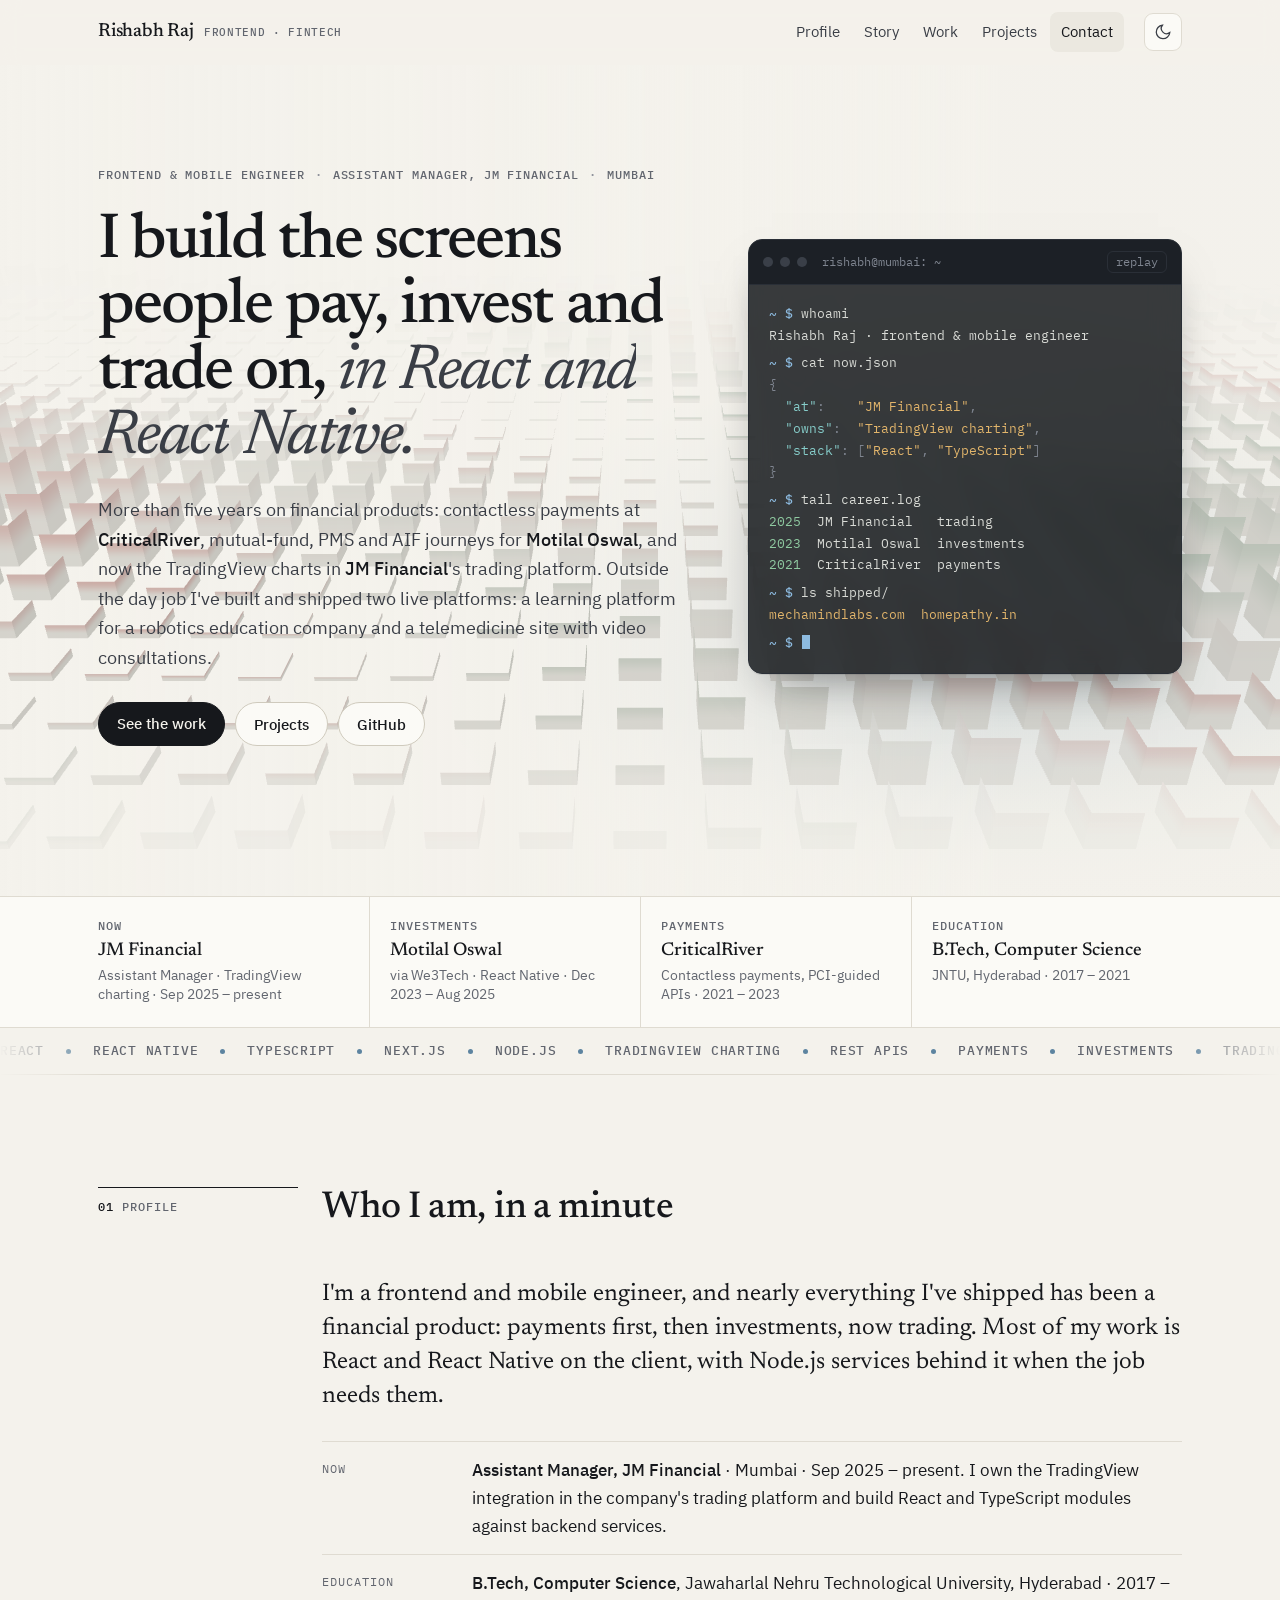
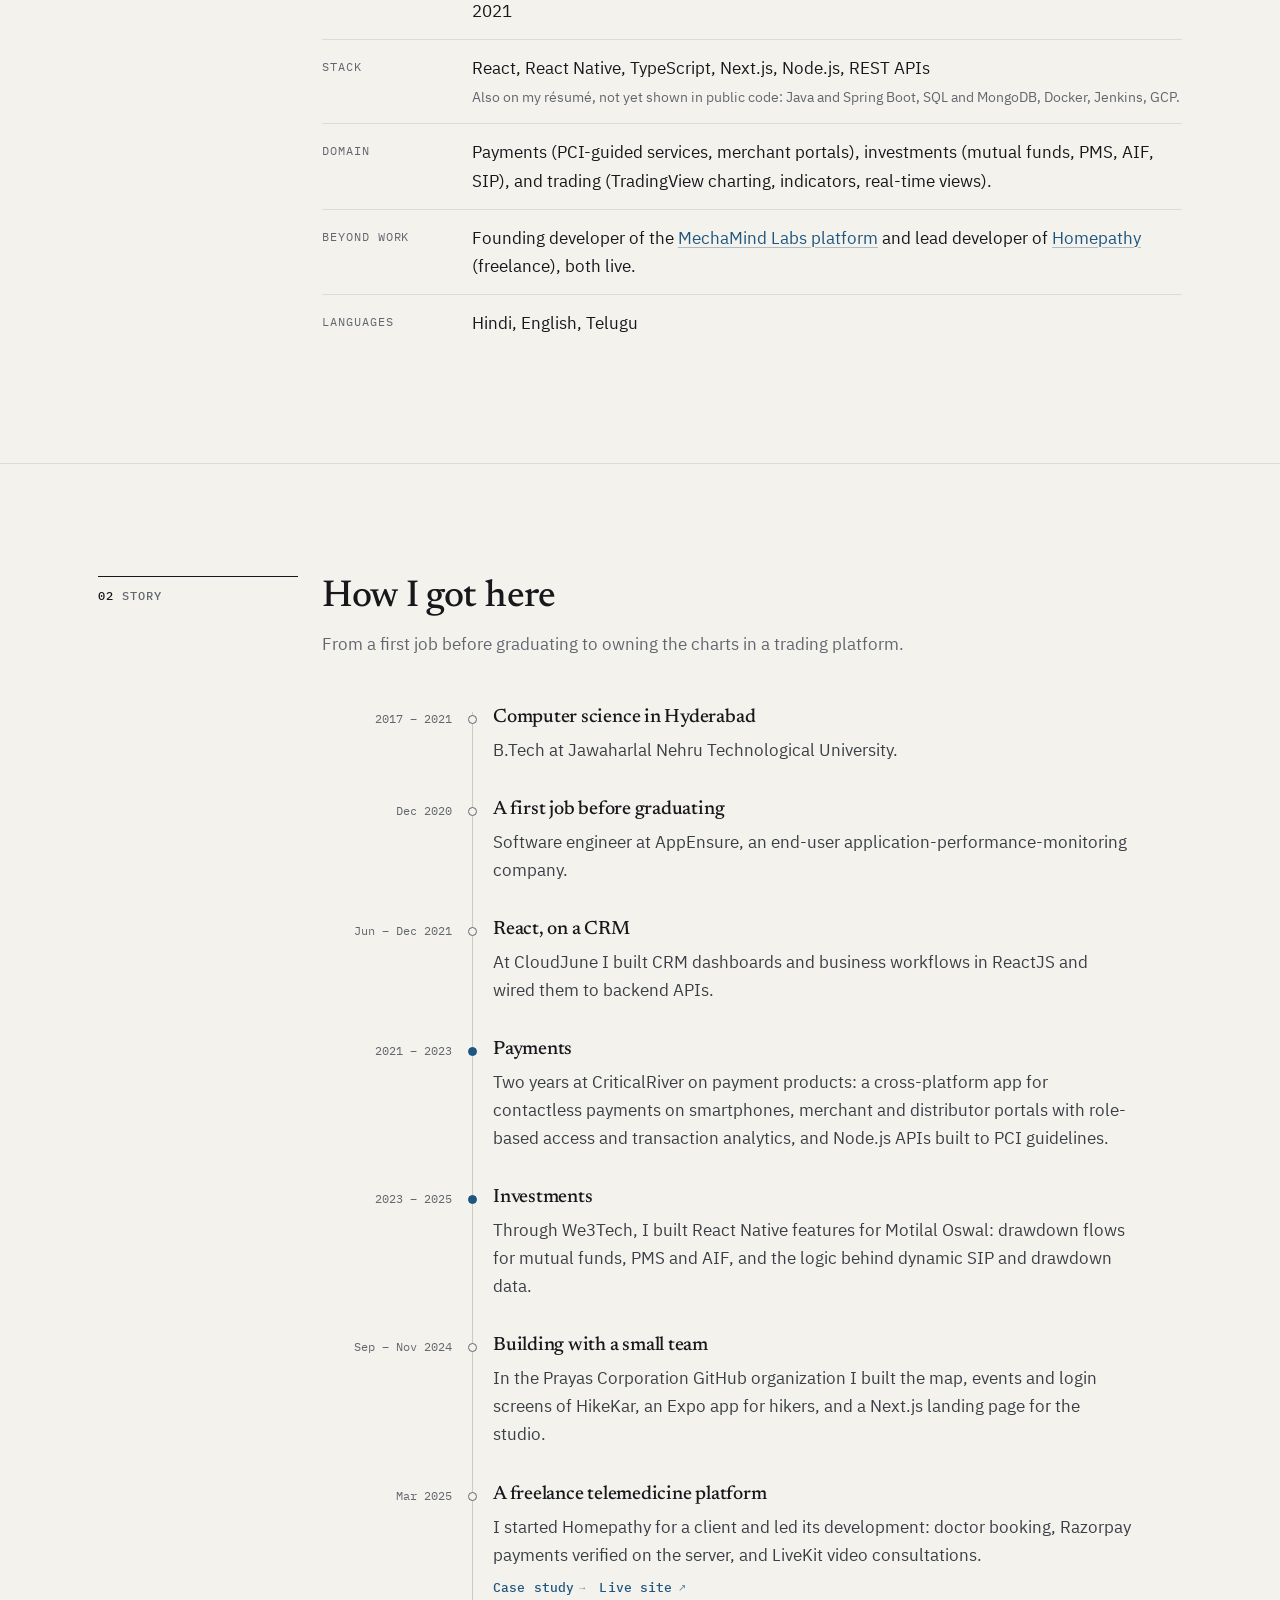
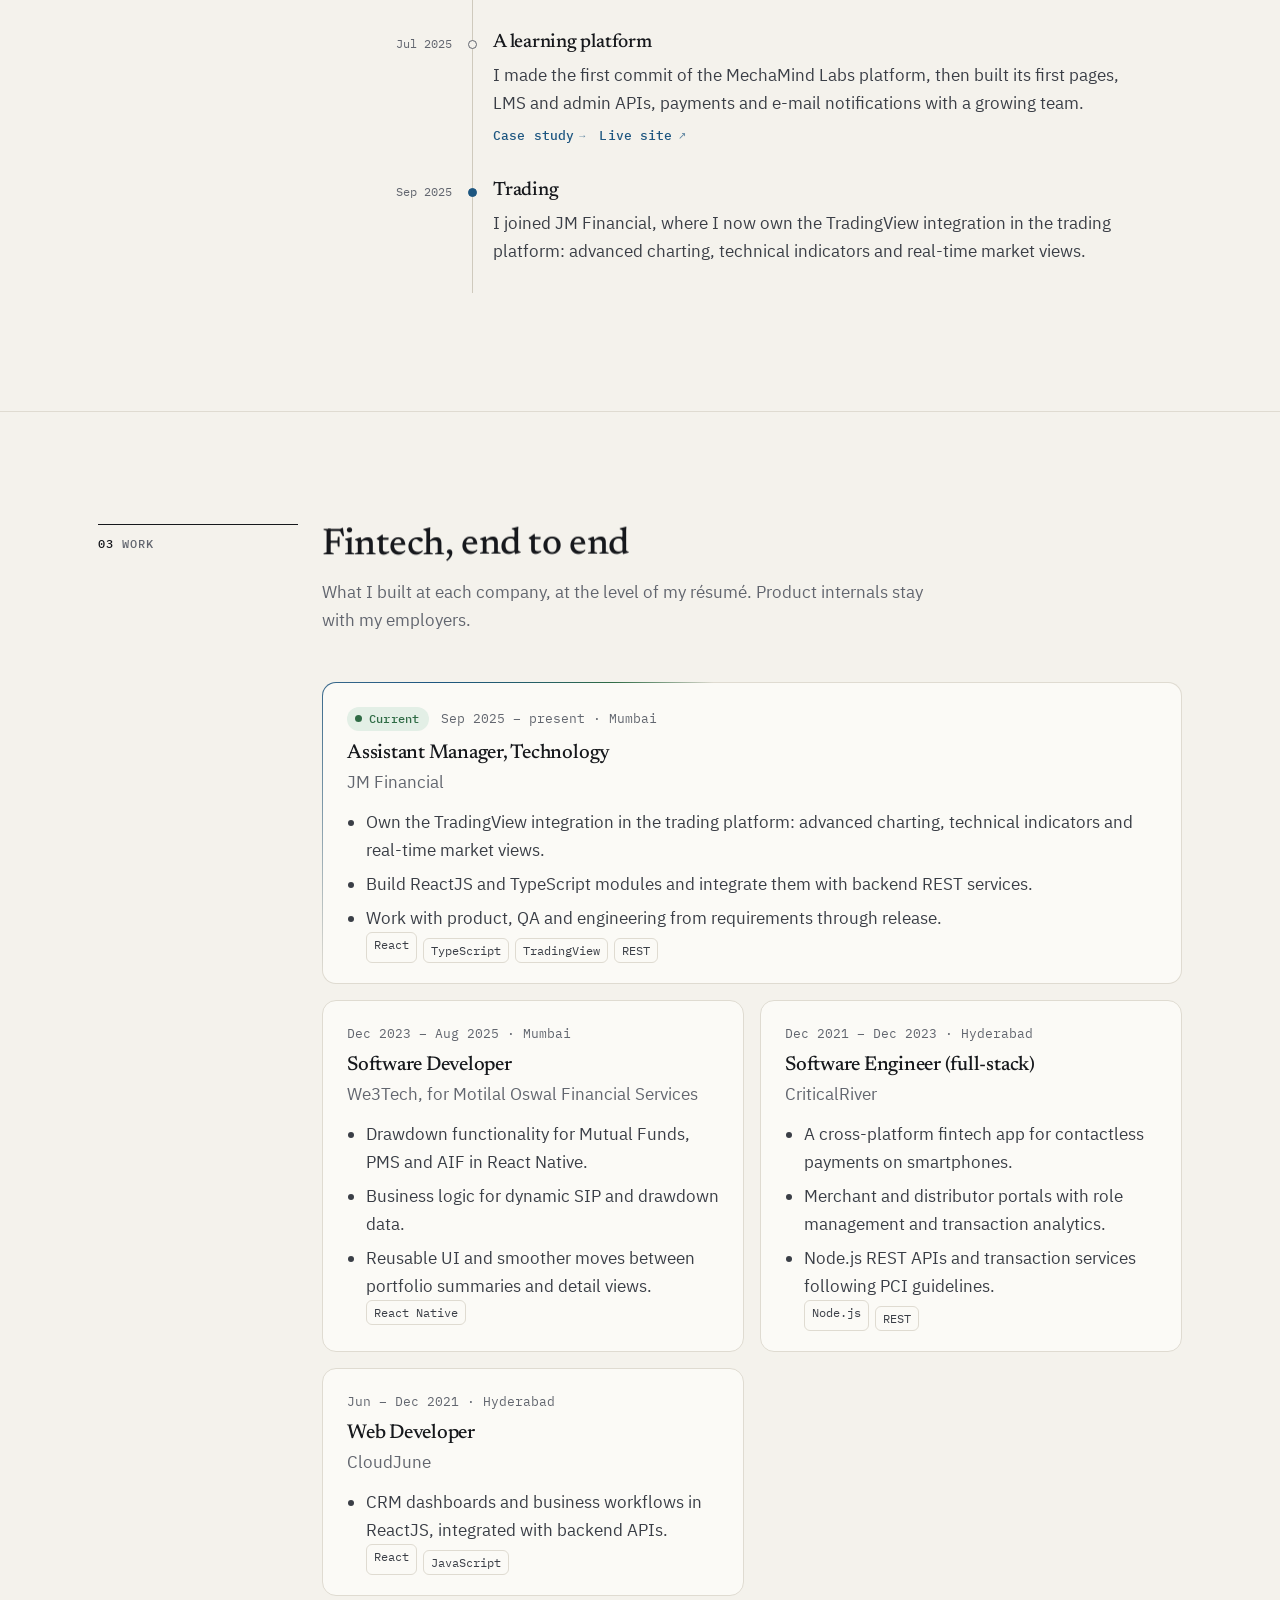
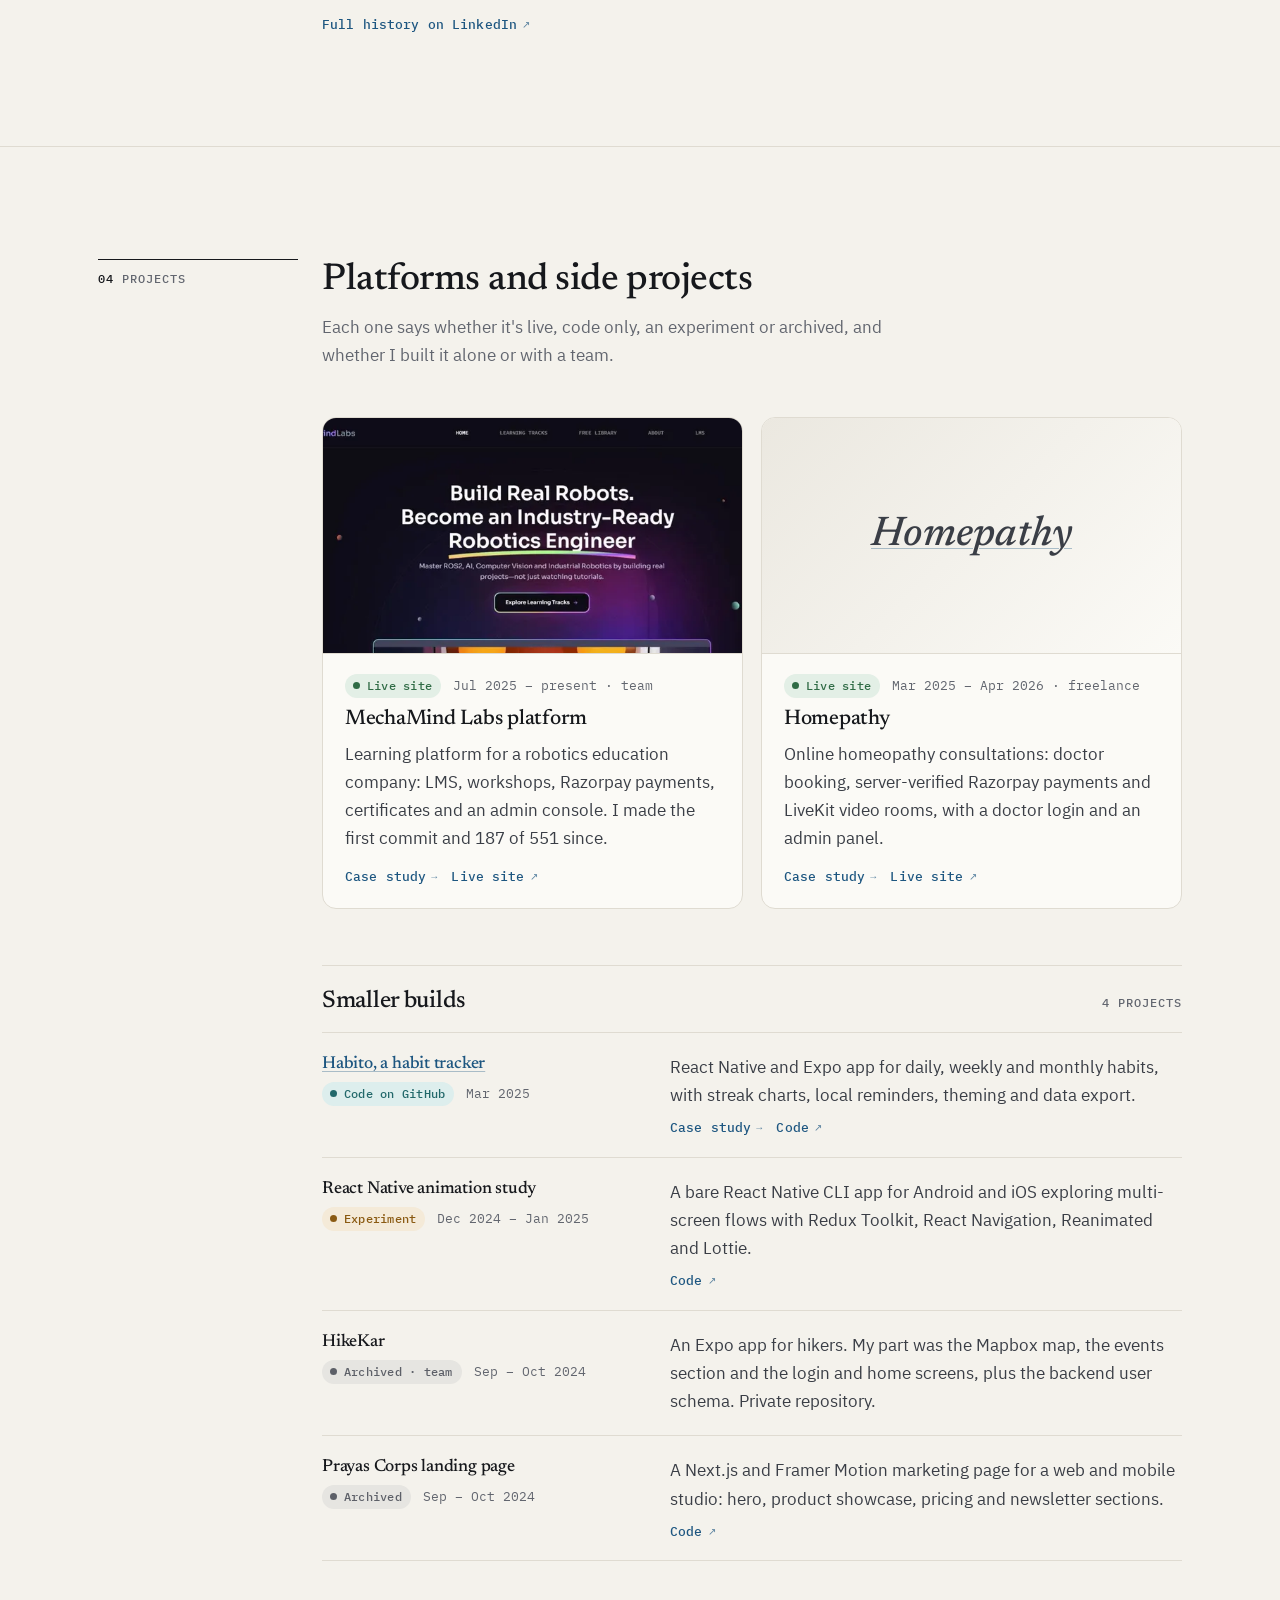
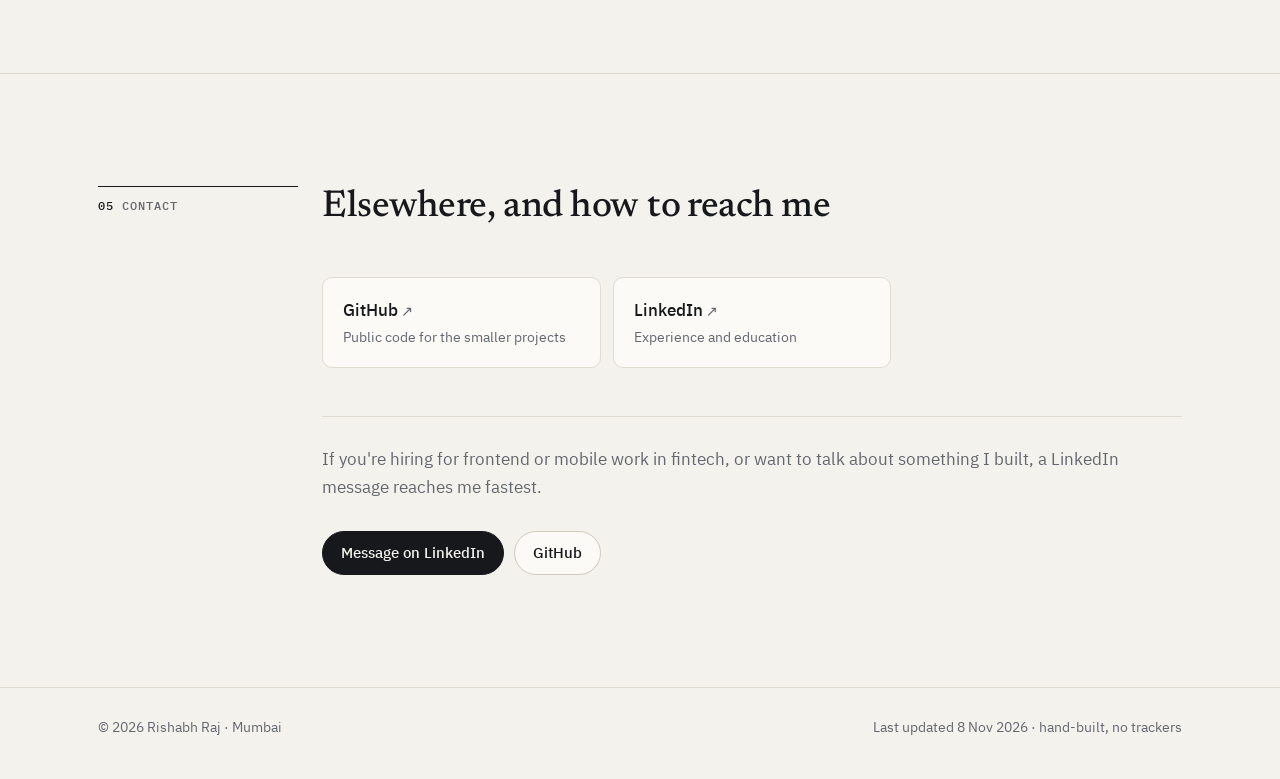
==== commit fdbd4a05: "Hero market-depth field, spotlight cards and GSAP motion - Hero background: instanced WebGL2 bars li" ====
--- a/index.html
+++ b/index.html
@@ -25,6 +25,9 @@
 <script type="application/ld+json">
 {"@context":"https://schema.org","@type":"Person","name":"Rishabh Raj","url":"https://rishabh-raj-dev.github.io/","jobTitle":"Assistant Manager, Technology","worksFor":{"@type":"Organization","name":"JM Financial"},"alumniOf":[{"@type":"CollegeOrUniversity","name":"Jawaharlal Nehru Technological University"}],"address":{"@type":"PostalAddress","addressLocality":"Mumbai","addressCountry":"IN"},"knowsAbout":["React","React Native","TypeScript","Next.js","Node.js","Fintech","TradingView charting"],"sameAs":["https://github.com/rishabh-raj-dev","https://www.linkedin.com/in/rishabh-raj-dev/"]}
 </script>
+<script src="assets/vendor/gsap.min.js" defer></script>
+<script src="assets/vendor/ScrollTrigger.min.js" defer></script>
+<script src="assets/js/field.js" defer></script>
 <script src="assets/js/site.js" defer></script>
 </head>
 <body>
@@ -51,6 +54,7 @@
 
 <!-- HERO -->
 <section class="hero" aria-labelledby="hero-title">
+  <canvas class="field" data-field aria-hidden="true"></canvas>
   <div class="wrap">
     <div>
       <div class="eyebrow"><span>Frontend &amp; mobile engineer</span><span>Assistant Manager, JM Financial</span><span>Mumbai</span></div>
@@ -92,6 +96,8 @@
   </div>
 </div>
 
+<div class="stackline" aria-hidden="true"><div class="track" data-ticker><span>React</span><i></i><span>React Native</span><i></i><span>TypeScript</span><i></i><span>Next.js</span><i></i><span>Node.js</span><i></i><span>TradingView charting</span><i></i><span>REST APIs</span><i></i><span>Payments</span><i></i><span>Investments</span><i></i><span>Trading</span><i></i></div></div>
+
 <!-- PROFILE -->
 <section class="section" id="profile">
   <div class="wrap">
@@ -127,7 +133,7 @@
       <div><h2>How I got here</h2><p class="lead">From a first job before graduating to owning the charts in a trading platform.</p></div>
     </div>
     <div class="sec-body">
-      <ol class="story">
+      <ol class="story"><li class="story-line" aria-hidden="true"><span data-story-fill></span></li>
         <li class="chapter reveal"><div class="when">2017 – 2021</div><div><h3>Computer science in Hyderabad</h3><p>B.Tech at Jawaharlal Nehru Technological University.</p></div></li>
         <li class="chapter reveal"><div class="when">Dec 2020</div><div><h3>A first job before graduating</h3><p>Software engineer at AppEnsure, an end-user application-performance-monitoring company.</p></div></li>
         <li class="chapter reveal"><div class="when">Jun – Dec 2021</div><div><h3>React, on a CRM</h3><p>At CloudJune I built CRM dashboards and business workflows in ReactJS and wired them to backend APIs.</p></div></li>
@@ -137,7 +143,7 @@
         <li class="chapter reveal"><div class="when">Mar 2025</div><div><h3>A freelance telemedicine platform</h3><p>I started Homepathy for a client and led its development: doctor booking, Razorpay payments verified on the server, and LiveKit video consultations.</p><div class="chips"><a class="chip int" href="projects/homepathy/">Case study</a><a class="chip" href="https://homepathy.in/" target="_blank" rel="noopener">Live site</a></div></div></li>
         <li class="chapter reveal"><div class="when">Jul 2025</div><div><h3>A learning platform</h3><p>I made the first commit of the MechaMind Labs platform, then built its first pages, LMS and admin APIs, payments and e-mail notifications with a growing team.</p><div class="chips"><a class="chip int" href="projects/mechamind/">Case study</a><a class="chip" href="https://www.mechamindlabs.com/" target="_blank" rel="noopener">Live site</a></div></div></li>
         <li class="chapter key reveal"><div class="when">Sep 2025</div><div><h3>Trading</h3><p>I joined JM Financial, where I now own the TradingView integration in the trading platform: advanced charting, technical indicators and real-time market views.</p></div></li>
-      </ol>      </ol>
+      </ol>
     </div>
   </div>
 </section>
@@ -279,7 +285,7 @@
 <footer class="site">
   <div class="wrap">
     <span>© 2026 Rishabh Raj · Mumbai</span>
-    <span>Last updated 25 Oct 2026 · hand-built, no trackers</span>
+    <span>Last updated 8 Nov 2026 · hand-built, no trackers</span>
   </div>
 </footer>
 </body>
--- a/assets/css/site.css
+++ b/assets/css/site.css
@@ -116,7 +116,17 @@
 .tags li{font-family:var(--mono);font-size:.72rem;border:1px solid var(--line);border-radius:6px;padding:2px 7px;color:var(--ink-2)}
 
 /* ---------- hero ---------- */
-.hero{padding:clamp(48px,8vw,96px) 0 clamp(40px,6vw,72px)}
+/* the hero sits on a live 3D field (assets/js/field.js); the copy keeps a quiet ground of its own */
+.hero{position:relative;isolation:isolate;overflow:hidden;min-height:min(88svh,860px);display:flex;align-items:center;padding:clamp(56px,8vw,104px) 0 clamp(96px,12vw,150px)}
+.hero>.wrap{width:100%}
+.field{position:absolute;inset:0;z-index:-1;width:100%;height:100%;opacity:0;transition:opacity 1.4s cubic-bezier(.2,.7,.2,1)}
+.field.on{opacity:1}
+.hero::before{content:"";position:absolute;inset:0;z-index:-1;pointer-events:none;background:
+  linear-gradient(90deg,var(--bg) 0%,color-mix(in srgb,var(--bg) 86%,transparent) 40%,color-mix(in srgb,var(--bg) 10%,transparent) 78%),
+  linear-gradient(180deg,var(--bg) 0%,transparent 18%,transparent 78%,var(--bg) 100%)}
+.hero::after{content:"";position:absolute;inset:0;z-index:-2;background:radial-gradient(60% 50% at 75% 70%,color-mix(in srgb,var(--accent) 14%,transparent),transparent 70%)}
+@media (max-width:1100px){.hero::before{background:linear-gradient(180deg,var(--bg) 0%,color-mix(in srgb,var(--bg) 88%,transparent) 50%,color-mix(in srgb,var(--bg) 40%,transparent) 80%,var(--bg) 100%)}}
+@media (max-width:860px){.hero{min-height:0}}
 .hero .wrap{display:grid;grid-template-columns:minmax(0,1.35fr) minmax(0,1fr);gap:clamp(32px,5vw,64px);align-items:center}
 .eyebrow{display:flex;flex-wrap:wrap;gap:8px 0;font:500 .74rem/1.4 var(--mono);letter-spacing:.08em;text-transform:uppercase;color:var(--muted);margin-bottom:26px}
 .eyebrow span+span::before{content:"·";margin:0 10px;color:var(--faint)}
@@ -133,9 +143,9 @@
 @media (max-width:860px){.hero .wrap{grid-template-columns:1fr}.hero-media{max-width:420px}}
 
 /* hero terminal: a short typed session; always dark, like a real terminal */
-.hero h1{font-size:clamp(2.2rem,4.4vw,3.5rem)}
+.hero h1{font-size:clamp(2.4rem,5vw,4.3rem);line-height:1.02;letter-spacing:-.03em}
 .term{--t-bg:#14171b;--t-bar:#1c2026;--t-line:#2a2f37;--t-ink:#d9dbd6;--t-dim:#7f8590;--t-prompt:#8dbbe0;--t-key:#86cdca;--t-str:#e2b56b;--t-year:#8fcaa1;
-  background:var(--t-bg);border:1px solid var(--t-line);border-radius:var(--r-lg);box-shadow:0 1px 0 rgba(0,0,0,.08),0 22px 48px -24px rgba(10,12,16,.55);overflow:hidden;min-width:0}
+  background:color-mix(in srgb,var(--t-bg) 84%,transparent);-webkit-backdrop-filter:blur(14px) saturate(1.3);backdrop-filter:blur(14px) saturate(1.3);border:1px solid var(--t-line);border-radius:var(--r-lg);box-shadow:0 1px 0 rgba(0,0,0,.08),0 22px 48px -24px rgba(10,12,16,.55);overflow:hidden;min-width:0}
 .term-bar{display:flex;align-items:center;gap:7px;padding:11px 14px;background:var(--t-bar);border-bottom:1px solid var(--t-line);font:400 .72rem/1 var(--mono);color:var(--t-dim)}
 .term-bar i{width:10px;height:10px;border-radius:50%;background:#3a3f48}
 .term-bar span{margin-left:8px;flex:1;white-space:nowrap;overflow:hidden;text-overflow:ellipsis}
@@ -193,6 +203,9 @@
 /* ---------- story timeline ---------- */
 .story{position:relative;margin:0;padding:0;list-style:none}
 .story::before{content:"";position:absolute;left:150px;top:6px;bottom:6px;width:1px;background:var(--line-2)}
+.story-line{position:absolute;left:150px;top:6px;bottom:6px;width:1px;list-style:none;pointer-events:none}
+.story-line span{position:absolute;inset:0;background:linear-gradient(180deg,var(--accent),var(--live));transform-origin:top;transform:scaleY(0);box-shadow:0 0 12px var(--accent)}
+.no-js .story-line,.reduce .story-line{display:none}
 .chapter{position:relative;display:grid;grid-template-columns:130px minmax(0,1fr);gap:41px;padding:0 0 34px}
 .chapter::before{content:"";position:absolute;left:146px;top:9px;width:9px;height:9px;border-radius:50%;background:var(--bg);border:1px solid var(--muted)}
 .chapter.key::before{background:var(--accent);border-color:var(--accent)}
@@ -200,7 +213,7 @@
 .chapter h3{font-size:1.2rem;margin-bottom:6px}
 .chapter p{color:var(--ink-2);margin:0;max-width:64ch}
 @media (max-width:640px){
-  .story::before{left:4px}
+  .story::before,.story-line{left:4px}
   .chapter{grid-template-columns:1fr;gap:4px;padding-left:28px}
   .chapter::before{left:0}
   .chapter .when{text-align:left}
@@ -292,3 +305,33 @@
 .js .reveal{opacity:0;transform:translateY(12px);transition:opacity .7s cubic-bezier(.2,.7,.2,1),transform .7s cubic-bezier(.2,.7,.2,1)}
 .js .reveal.in{opacity:1;transform:none}
 @media (prefers-reduced-motion:reduce){.js .reveal{opacity:1;transform:none;transition:none}.proj .media img{transition:none}}
+
+/* ---------- stack line: the tools, sliding past (doubled in JS for a seamless loop) ---------- */
+.stackline{overflow:hidden;border-bottom:1px solid var(--line);padding:16px 0;-webkit-mask:linear-gradient(90deg,transparent,#000 8%,#000 92%,transparent);mask:linear-gradient(90deg,transparent,#000 8%,#000 92%,transparent)}
+.stackline .track{display:flex;width:max-content;align-items:center;gap:22px;font:500 .82rem/1 var(--mono);letter-spacing:.06em;text-transform:uppercase;color:var(--muted);white-space:nowrap;animation:slide 40s linear infinite}
+.stackline i{width:5px;height:5px;border-radius:50%;background:var(--accent);opacity:.7}
+.stackline:hover .track{animation-play-state:paused}
+@keyframes slide{to{transform:translateX(-50%)}}
+@media (prefers-reduced-motion:reduce){.stackline .track{animation:none}}
+
+/* ---------- spotlight cards: a soft light follows the pointer across the surface and its border ---------- */
+.spot{position:relative;isolation:isolate}
+.spot::before{content:"";position:absolute;inset:-1px;z-index:-1;border-radius:inherit;pointer-events:none;opacity:0;transition:opacity .35s;
+  background:radial-gradient(420px circle at var(--mx,50%) var(--my,50%),color-mix(in srgb,var(--accent) 16%,transparent),transparent 45%)}
+.spot::after{content:"";position:absolute;inset:-1px;border-radius:inherit;pointer-events:none;opacity:0;transition:opacity .35s;padding:1px;
+  background:radial-gradient(260px circle at var(--mx,50%) var(--my,50%),color-mix(in srgb,var(--accent) 70%,transparent),transparent 60%);
+  -webkit-mask:linear-gradient(#000 0 0) content-box,linear-gradient(#000 0 0);-webkit-mask-composite:xor;mask:linear-gradient(#000 0 0) content-box exclude,linear-gradient(#000 0 0)}
+.spot:hover::before,.spot:hover::after{opacity:1}
+.role,.proj,.else a{transition:transform .35s cubic-bezier(.2,.7,.2,1),border-color .2s}
+.role:hover,.proj:hover{transform:translateY(-3px)}
+
+/* the current role: a light runs around its border */
+@property --ang{syntax:"<angle>";inherits:false;initial-value:0deg}
+.role.now{border-color:transparent;background:linear-gradient(var(--surface),var(--surface)) padding-box,conic-gradient(from var(--ang),var(--line) 0 70%,var(--accent) 82%,var(--live) 88%,var(--line) 96%) border-box;animation:beam 6s linear infinite}
+@keyframes beam{to{--ang:360deg}}
+@media (prefers-reduced-motion:reduce){.role.now{animation:none}.role:hover,.proj:hover{transform:none}}
+
+/* headings split into words by site.js, each rising out of its own line box */
+.split .wd{display:inline-block;overflow:hidden;vertical-align:top;padding-bottom:.1em;margin-bottom:-.1em}
+.split .wd>span{display:inline-block;will-change:transform}
+.btn.primary{will-change:transform}
